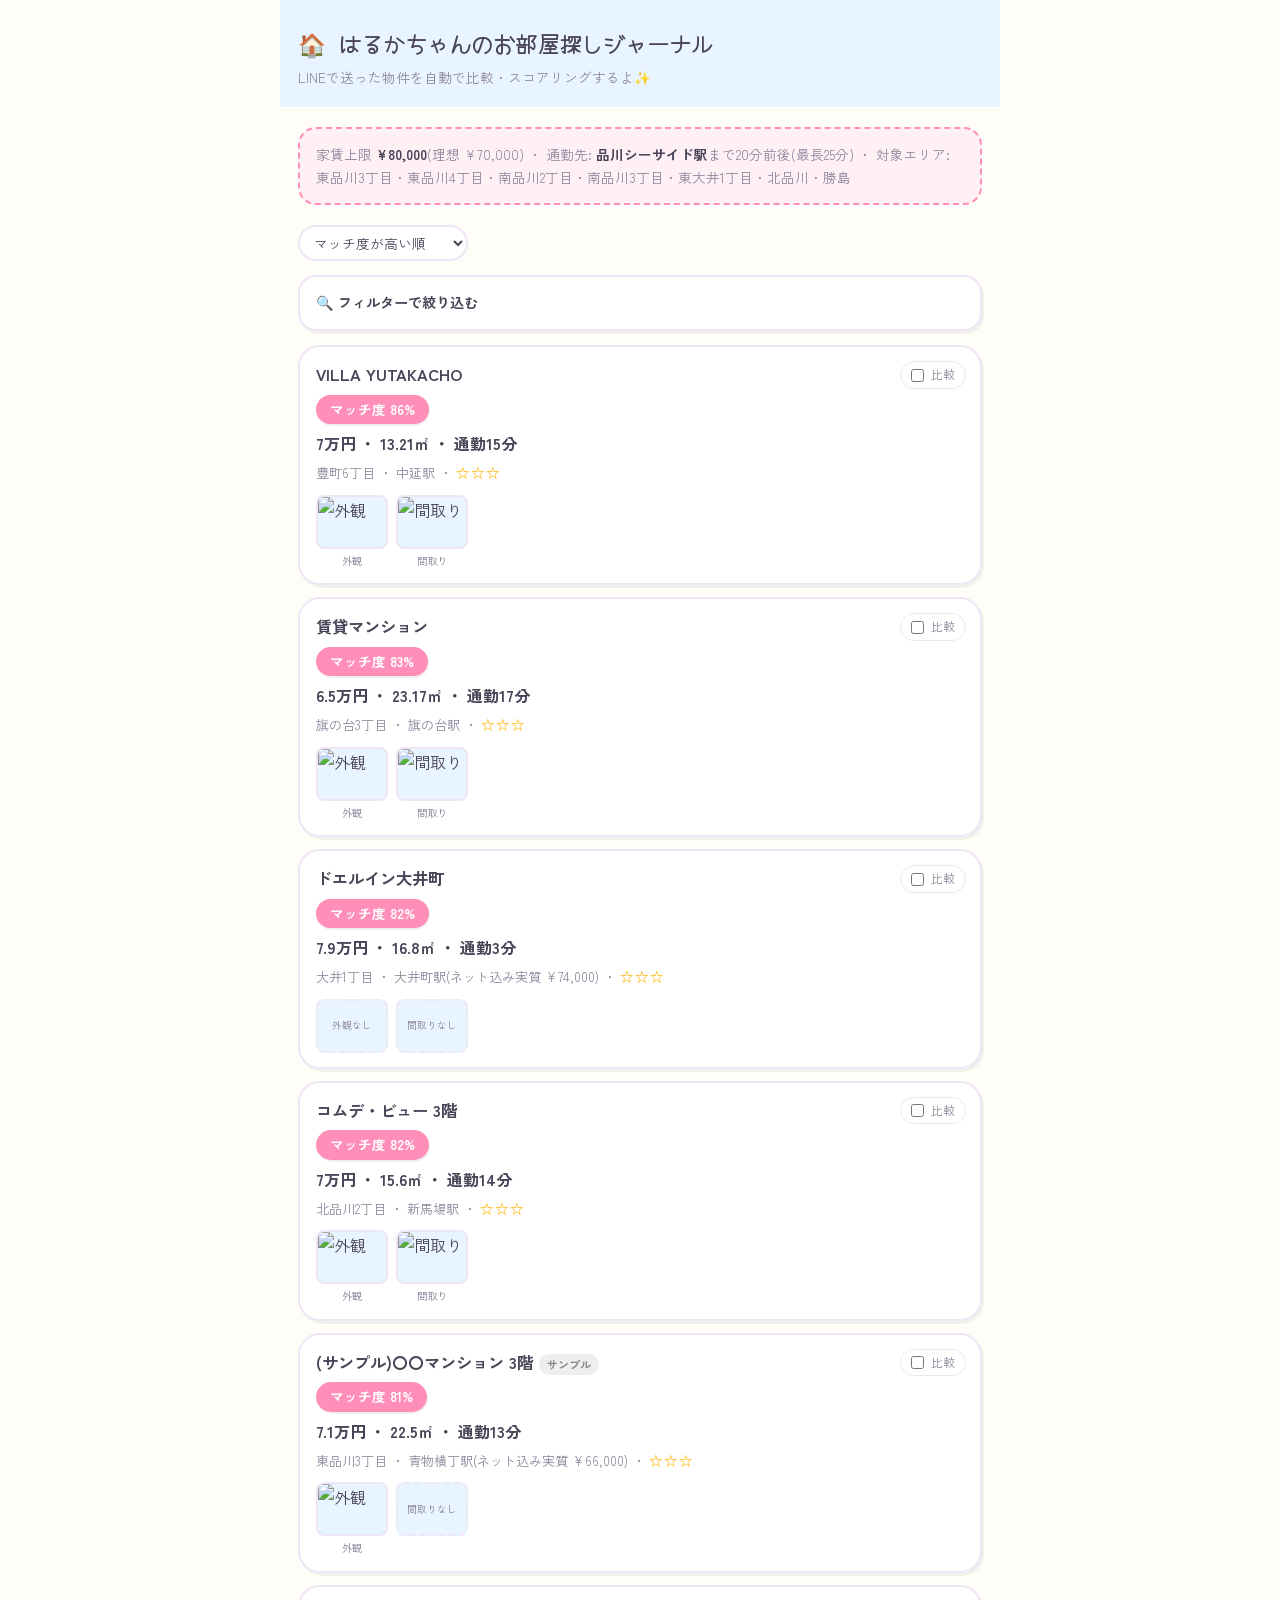
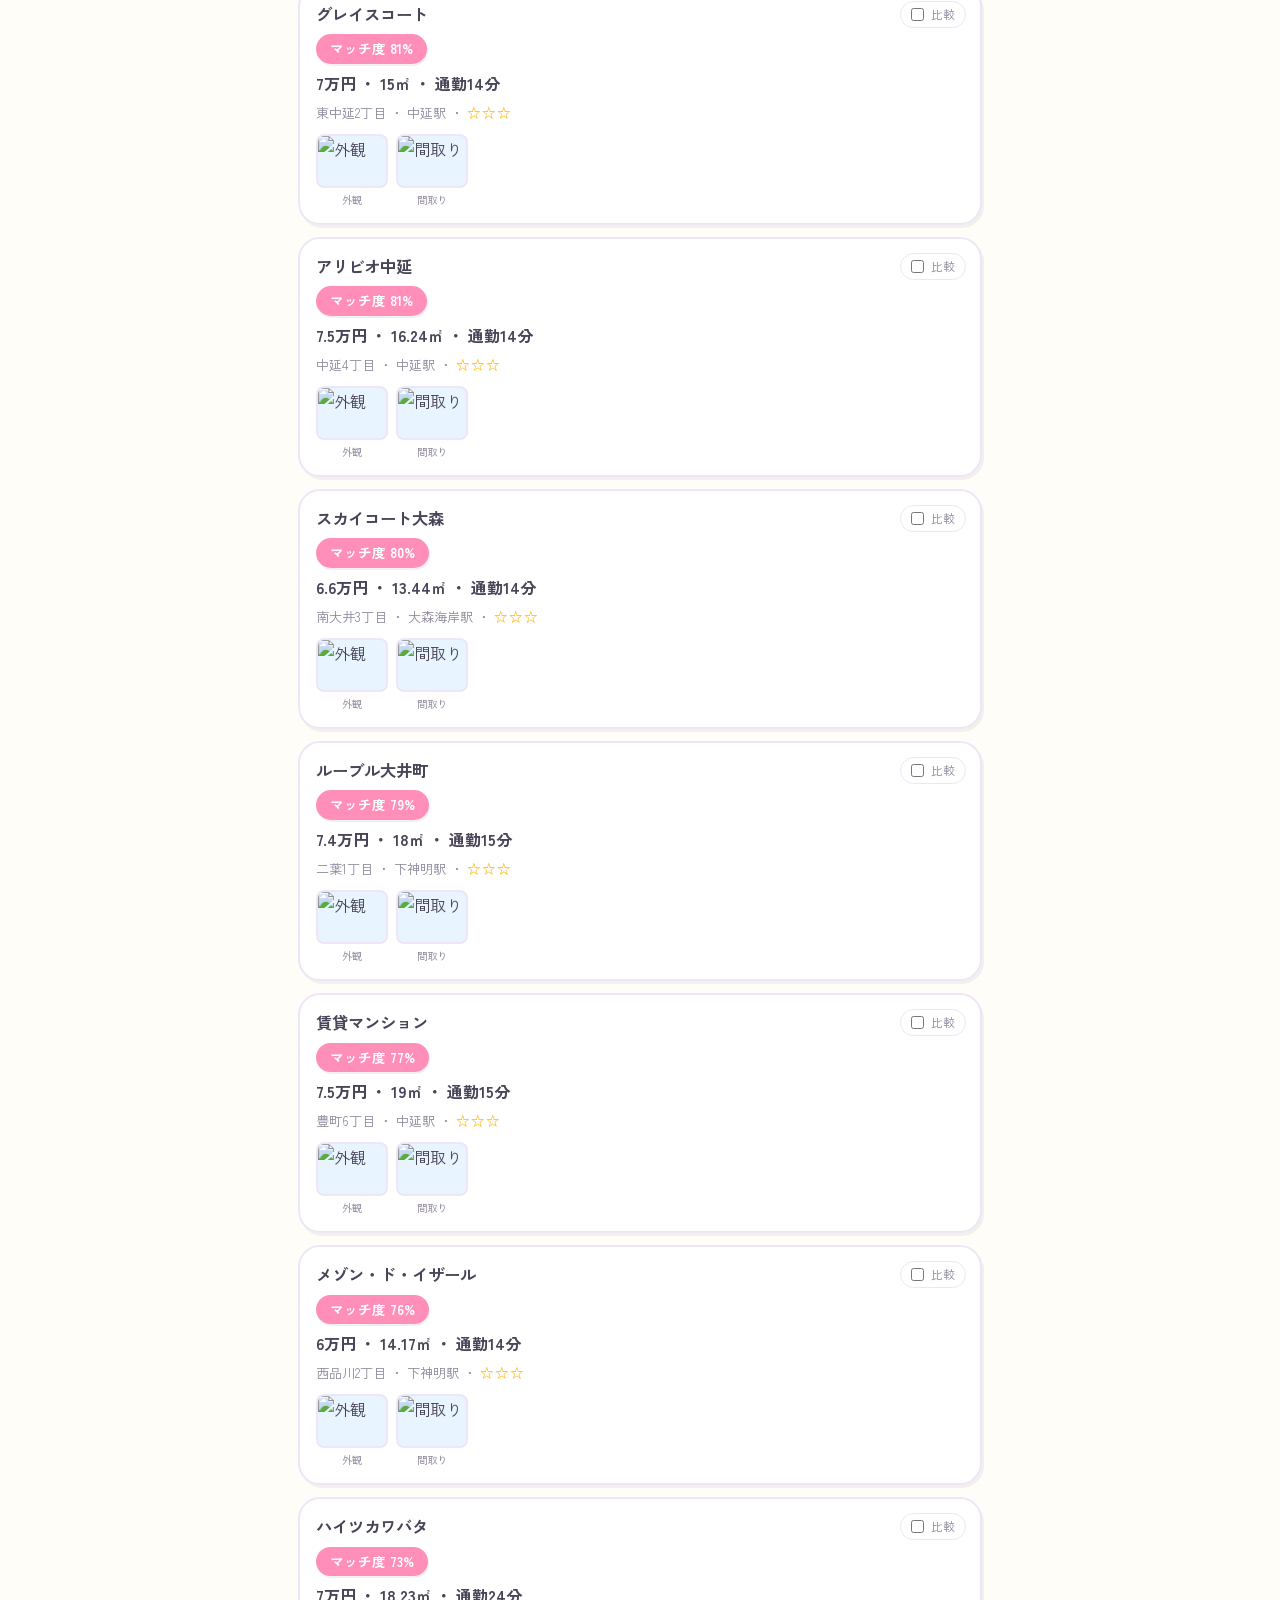
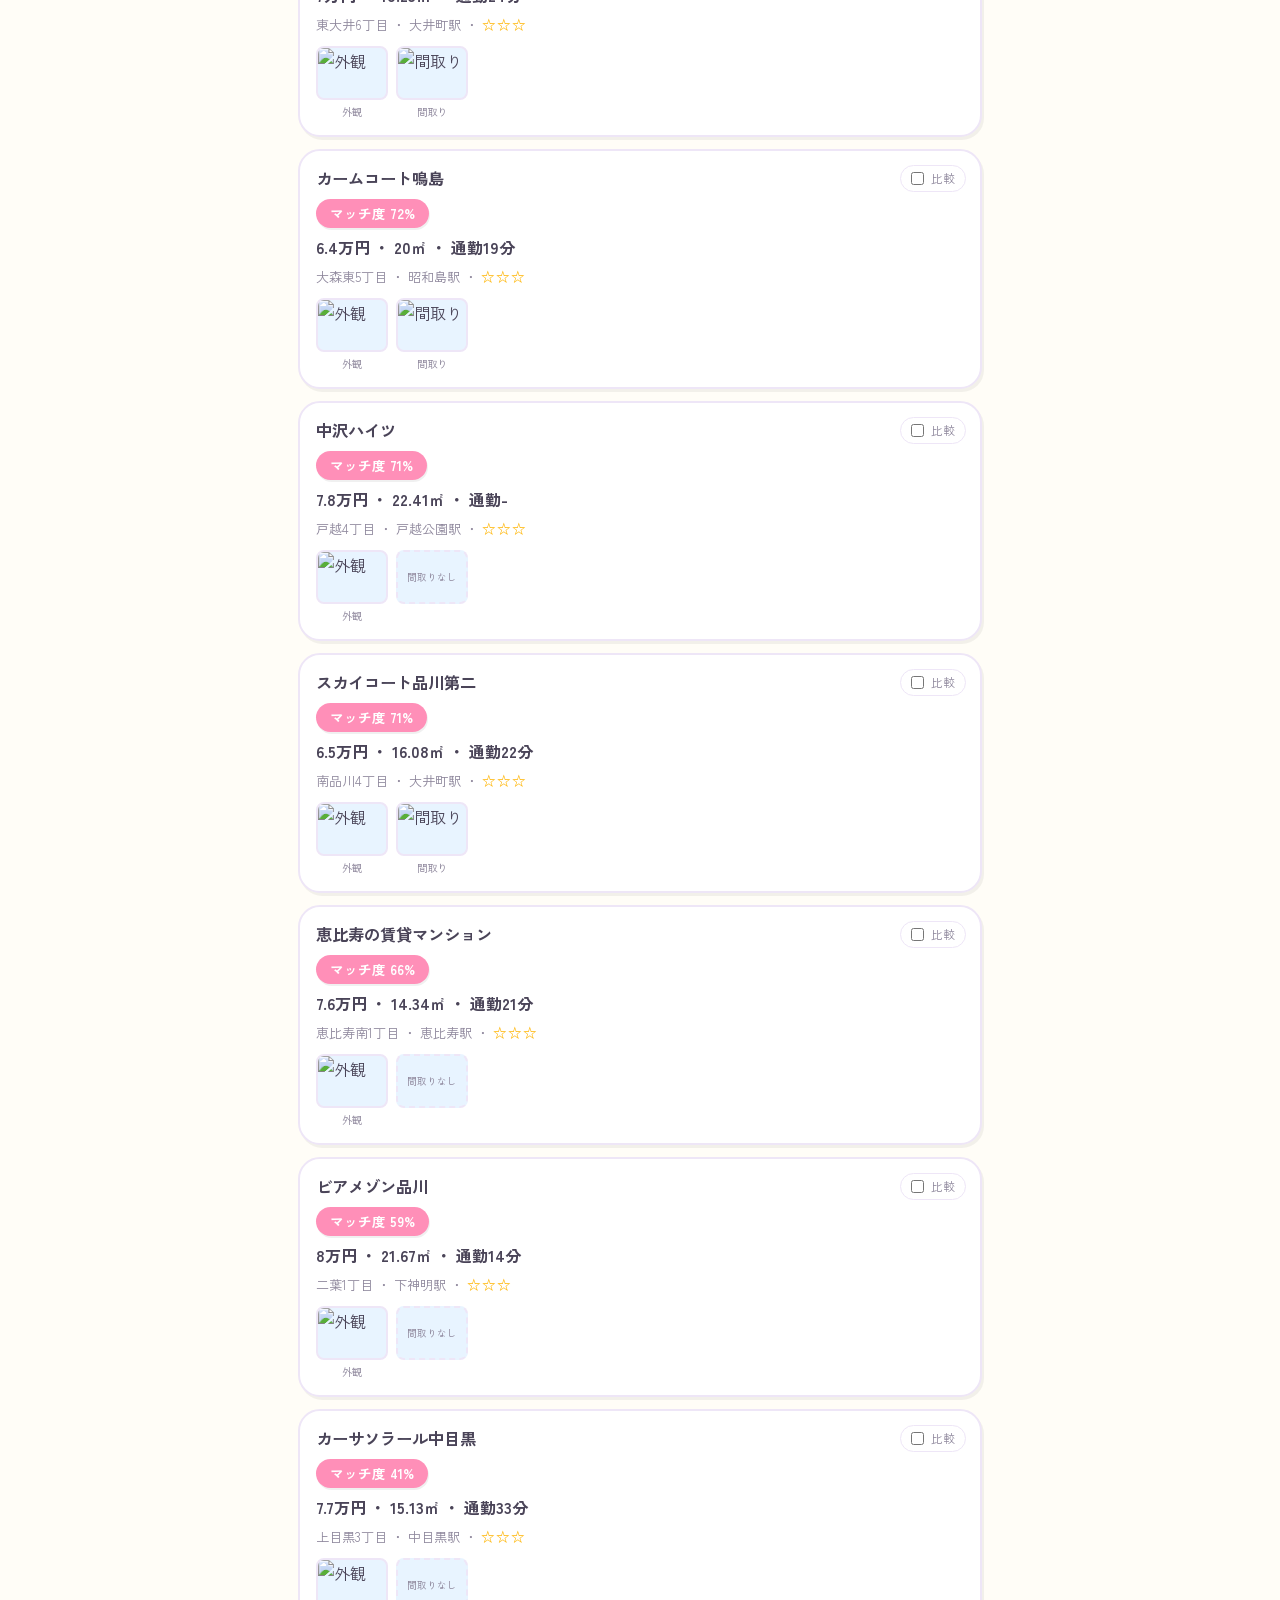
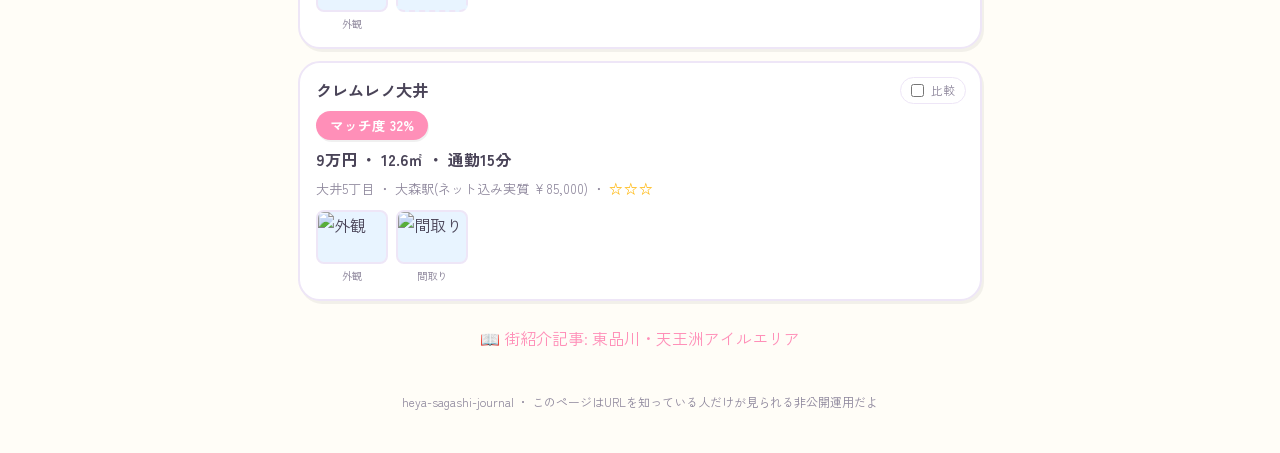
==== docs/index.html @ bc2ca561 "ステータス管理を「気になる度(星0〜3)」に完全に置き換え - 「内見予約」「契約済み」等の8択ステータスを廃止し、星0〜3個をタップして   付けるシンプルな「気になる度」に変更(デフォルトは星なし" ====
<!doctype html>
<html lang="ja" data-theme="light">
<head>
<meta charset="utf-8">
<meta name="viewport" content="width=device-width, initial-scale=1, viewport-fit=cover">
<meta name="robots" content="noindex, nofollow">
<title>はるかちゃんのお部屋探しジャーナル</title>
<link rel="stylesheet" href="https://fonts.googleapis.com/css2?family=Yomogi&amp;family=Zen+Kaku+Gothic+New:wght@400;500;700&amp;display=swap">
<link rel="stylesheet" href="style.css">
</head>
<body>
<div class="page">
  <header class="top">
    <h1>🏠 はるかちゃんのお部屋探しジャーナル</h1>
    <p class="sub">LINEで送った物件を自動で比較・スコアリングするよ✨</p>
  </header>

  <div class="criteria-box" id="criteria-box">条件を読み込み中…</div>

  <div class="list-controls">
    <select id="sort-select">
      <option value="scoreTotal:desc">マッチ度が高い順</option>
      <option value="interestStars:desc">気になる度が高い順</option>
      <option value="rentTotal:asc">家賃が安い順</option>
      <option value="commuteMinutes:asc">通勤が短い順</option>
      <option value="sizeSqm:desc">広い順</option>
    </select>
  </div>

  <details class="filter-panel">
    <summary>🔍 フィルターで絞り込む</summary>
    <div class="filter-body">
      <div class="filter-group">
        <span class="filter-group-label">駅までの徒歩</span>
        <select id="walk-select">
          <option value="">指定なし</option>
          <option value="5">5分以内</option>
          <option value="10">10分以内</option>
          <option value="15">15分以内</option>
          <option value="20">20分以内</option>
        </select>
      </div>
      <div class="filter-group">
        <span class="filter-group-label">通勤時間</span>
        <select id="commute-select">
          <option value="">指定なし</option>
          <option value="15">15分以内</option>
          <option value="20">20分以内</option>
          <option value="25">25分以内</option>
          <option value="30">30分以内</option>
        </select>
      </div>
      <div class="filter-group">
        <span class="filter-group-label">家賃(実質)</span>
        <select id="rent-select">
          <option value="">指定なし</option>
          <option value="70000">7万円以内</option>
          <option value="72000">7.2万円以内</option>
          <option value="75000">7.5万円以内</option>
          <option value="80000">8万円以内</option>
        </select>
      </div>
      <div class="filter-group">
        <span class="filter-group-label">お部屋の条件</span>
        <div class="room-filter-mode" id="room-filter-mode">
          <label><input type="radio" name="room-filter-mode" value="and" checked>すべて満たす(AND)</label>
          <label><input type="radio" name="room-filter-mode" value="or">いずれか満たす(OR)</label>
        </div>
        <div id="room-filter-checks" class="room-filter-checks"></div>
      </div>
      <button type="button" id="filter-reset-btn" class="filter-reset-btn">フィルターをリセット</button>
      <div class="filter-group preset-group">
        <span class="filter-group-label">保存した条件(<span id="preset-count">0</span>/10)</span>
        <div class="preset-save-row">
          <input type="text" id="preset-name-input" placeholder="条件の名前(例: 駅近・バストイレ別)" maxlength="20">
          <button type="button" id="preset-save-btn">💾 保存</button>
        </div>
        <div id="preset-list" class="preset-list"></div>
      </div>
    </div>
  </details>

  <div class="card-list" id="property-list"></div>

  <p style="text-align:center; margin-top:24px;">
    <a href="articles/higashi-shinagawa-tennouzu.html">📖 街紹介記事: 東品川・天王洲アイルエリア</a>
  </p>

  <footer class="site">heya-sagashi-journal ・ このページはURLを知っている人だけが見られる非公開運用だよ</footer>
</div>

<script src="app.js"></script>
<script>
(async function () {
  let criteria;
  try {
    criteria = await loadCriteria();
    document.getElementById("criteria-box").innerHTML =
      "家賃上限 <b>" + formatYen(criteria.rent.maxTotal) + "</b>(理想 " + formatYen(criteria.rent.idealTotal) + ") ・ " +
      "通勤先: <b>" + criteria.commute.destinationStationName + "</b>まで" + criteria.commute.idealMinutes + "分前後(最長" + criteria.commute.maxMinutes + "分) ・ " +
      "対象エリア: " + criteria.targetTowns.join("・");
  } catch (e) {
    document.getElementById("criteria-box").textContent = "条件の読み込みに失敗したよ";
    criteria = { roomConditions: [] };
  }

  const listEl = document.getElementById("property-list");
  const sortSelect = document.getElementById("sort-select");
  const walkSelect = document.getElementById("walk-select");
  const commuteSelect = document.getElementById("commute-select");
  const rentSelect = document.getElementById("rent-select");
  const roomChecksEl = document.getElementById("room-filter-checks");
  const modeEl = document.getElementById("room-filter-mode");
  const filterPanel = document.querySelector(".filter-panel");
  const resetBtn = document.getElementById("filter-reset-btn");
  const presetNameInput = document.getElementById("preset-name-input");
  const presetSaveBtn = document.getElementById("preset-save-btn");
  const presetListEl = document.getElementById("preset-list");
  const presetCountEl = document.getElementById("preset-count");

  const boolConditions = (criteria.roomConditions || []).filter((c) => c.type !== "scale");
  roomChecksEl.innerHTML = boolConditions.map((c) =>
    '<label><input type="checkbox" class="room-filter-checkbox" value="' + c.key + '">' + c.label + "のみ</label>"
  ).join("");

  // 前回開いたときのフィルター条件を復元(端末内のみ・localStorage)
  const saved = loadSavedListFilters();
  if (saved.sort) sortSelect.value = saved.sort;
  if (saved.maxWalkMinutes) walkSelect.value = String(saved.maxWalkMinutes);
  if (saved.maxCommuteMinutes) commuteSelect.value = String(saved.maxCommuteMinutes);
  if (saved.maxRent) rentSelect.value = String(saved.maxRent);
  if (saved.roomFilterMode === "or") {
    const orRadio = modeEl.querySelector('input[value="or"]');
    if (orRadio) orRadio.checked = true;
  }
  if (saved.roomFilters && saved.roomFilters.length) {
    document.querySelectorAll(".room-filter-checkbox").forEach((cb) => {
      cb.checked = saved.roomFilters.indexOf(cb.value) !== -1;
    });
  }
  if (filterPanel && (saved.maxWalkMinutes || saved.maxCommuteMinutes || saved.maxRent || (saved.roomFilters && saved.roomFilters.length))) {
    filterPanel.open = true;
  }

  function currentRoomFilterMode() {
    const checked = modeEl.querySelector('input[name="room-filter-mode"]:checked');
    return checked ? checked.value : "and";
  }

  function currentFilterState() {
    return {
      sort: sortSelect.value,
      maxWalkMinutes: walkSelect.value ? Number(walkSelect.value) : null,
      maxCommuteMinutes: commuteSelect.value ? Number(commuteSelect.value) : null,
      maxRent: rentSelect.value ? Number(rentSelect.value) : null,
      roomFilters: Array.from(document.querySelectorAll(".room-filter-checkbox:checked")).map((cb) => cb.value),
      roomFilterMode: currentRoomFilterMode()
    };
  }

  function refresh() {
    const state = currentFilterState();
    const [sortKey, sortDir] = state.sort.split(":");
    saveListFilters(state);
    renderPropertyList(listEl, null, {
      sortKey, sortDir,
      roomFilters: state.roomFilters, roomFilterMode: state.roomFilterMode,
      maxWalkMinutes: state.maxWalkMinutes, maxCommuteMinutes: state.maxCommuteMinutes, maxRent: state.maxRent
    });
  }

  function applyFilterState(state) {
    if (state.sort) sortSelect.value = state.sort;
    walkSelect.value = state.maxWalkMinutes ? String(state.maxWalkMinutes) : "";
    commuteSelect.value = state.maxCommuteMinutes ? String(state.maxCommuteMinutes) : "";
    rentSelect.value = state.maxRent ? String(state.maxRent) : "";
    document.querySelectorAll(".room-filter-checkbox").forEach((cb) => {
      cb.checked = (state.roomFilters || []).indexOf(cb.value) !== -1;
    });
    const modeRadio = modeEl.querySelector('input[value="' + (state.roomFilterMode === "or" ? "or" : "and") + '"]');
    if (modeRadio) modeRadio.checked = true;
    refresh();
  }

  function renderPresetList() {
    const presets = loadFilterPresets();
    presetCountEl.textContent = String(presets.length);
    presetSaveBtn.disabled = presets.length >= 10;
    if (presets.length === 0) {
      presetListEl.innerHTML = '<p class="empty-note preset-empty">まだ保存した条件はないよ</p>';
      return;
    }
    presetListEl.innerHTML = presets.map((p) =>
      '<span class="preset-chip">' +
        '<button type="button" class="preset-apply-btn" data-id="' + p.id + '">' + p.name + "</button>" +
        '<button type="button" class="preset-del-btn" data-id="' + p.id + '" aria-label="削除">×</button>' +
      "</span>"
    ).join("");
  }

  presetListEl.addEventListener("click", (ev) => {
    const applyBtn = ev.target.closest(".preset-apply-btn");
    const delBtn = ev.target.closest(".preset-del-btn");
    if (applyBtn) {
      const preset = loadFilterPresets().find((p) => p.id === applyBtn.dataset.id);
      if (preset) applyFilterState(preset);
    } else if (delBtn) {
      removeFilterPreset(delBtn.dataset.id);
      renderPresetList();
    }
  });

  presetSaveBtn.addEventListener("click", () => {
    const name = presetNameInput.value.trim() || "名前なしの条件";
    const result = addFilterPreset(name, currentFilterState());
    if (!result.ok && result.reason === "limit") {
      alert("保存できる条件は10個までだよ。使わなくなった条件を削除してから保存してね");
      return;
    }
    presetNameInput.value = "";
    renderPresetList();
  });

  sortSelect.addEventListener("change", refresh);
  walkSelect.addEventListener("change", refresh);
  commuteSelect.addEventListener("change", refresh);
  rentSelect.addEventListener("change", refresh);
  roomChecksEl.addEventListener("change", refresh);
  modeEl.addEventListener("change", refresh);
  resetBtn.addEventListener("click", () => {
    walkSelect.value = "";
    commuteSelect.value = "";
    rentSelect.value = "";
    document.querySelectorAll(".room-filter-checkbox").forEach((cb) => { cb.checked = false; });
    modeEl.querySelector('input[value="and"]').checked = true;
    refresh();
  });
  renderPresetList();
  refresh();
})();
</script>
</body>
</html>
---- docs/style.css ----
:root {
  --pink: #ff8fb8;
  --pink-light: #fff0f6;
  --pink-mid: #ffe1ee;
  --blue: #7fc8e8;
  --blue-light: #e8f4ff;
  --yellow: #fff1a8;
  --mint: #c8f0d8;
  --ink: #4a4458;
  --sub: #8e879c;
  --bg: #fffdf7;
  --card: #ffffff;
  --border: #eee6f7;
  --good: #ffffff;
  --good-bg: #2fa06a;
  --warn: #ffffff;
  --warn-bg: #d98a1f;
  --no-fg: #9992a8;
  --no-bg: #e8e3f0;
  --star: #ffb400;
  --shadow: 2px 3px 0 rgba(0, 0, 0, 0.05);
}

* { box-sizing: border-box; }

html { overflow-x: hidden; }

body {
  margin: 0;
  padding: 0 0 40px;
  padding-bottom: calc(40px + env(safe-area-inset-bottom, 0px));
  padding-top: env(safe-area-inset-top, 0px);
  background: var(--bg);
  color: var(--ink);
  font-family: "Zen Kaku Gothic New", -apple-system, "Hiragino Kaku Gothic ProN", "Yu Gothic", Meiryo, sans-serif;
  line-height: 1.7;
  overflow-wrap: anywhere;
  word-break: break-word;
  max-width: 100vw;
  overflow-x: hidden;
}

h1, h2, h3 {
  font-family: "Yomogi", "Zen Kaku Gothic New", cursive, sans-serif;
  margin: 0;
}

h1, h2, h3, p, div, span, a, li, td, th { overflow-wrap: anywhere; }

#content h1 { word-break: break-all; }
#content h1 .sample-tag { display: inline-block; margin-top: 6px; }
.title-stats { font-size: 1.15rem; font-weight: bold; color: var(--ink); margin-top: 4px; }

a { color: var(--pink); text-decoration: none; }
a:hover { text-decoration: underline; }

.page { max-width: 720px; margin: 0 auto; padding: 0 18px; }
.page.has-hero { padding-top: 0; }

header.top {
  margin: 0 -18px 20px;
  padding: 24px 18px 18px;
  padding-top: calc(24px + env(safe-area-inset-top, 0px));
  background: var(--blue-light);
}

header.top h1 { font-size: 1.4rem; margin: 0 0 4px; color: var(--ink); }
header.top p.sub { color: var(--sub); font-size: 0.85rem; margin: 0; font-family: "Zen Kaku Gothic New", sans-serif; }

.criteria-box {
  background: var(--pink-light);
  border: 2px dashed var(--pink);
  border-radius: 18px;
  padding: 14px 16px;
  margin-bottom: 20px;
  font-size: 0.85rem;
  color: var(--sub);
}
.criteria-box b { color: var(--ink); }

.list-controls {
  display: flex;
  flex-wrap: wrap;
  align-items: center;
  justify-content: space-between;
  gap: 10px;
  margin-bottom: 14px;
  font-size: 0.82rem;
  color: var(--sub);
}
.list-controls select {
  font-family: inherit;
  font-size: 0.85rem;
  padding: 5px 10px;
  border-radius: 999px;
  border: 2px solid var(--border);
  background: #fff;
  color: var(--ink);
}
.filter-panel {
  background: var(--card);
  border: 2px solid var(--border);
  border-radius: 18px;
  padding: 10px 16px;
  margin-bottom: 14px;
  box-shadow: var(--shadow);
}
.filter-panel summary {
  cursor: pointer;
  font-size: 0.88rem;
  font-weight: bold;
  color: var(--ink);
  padding: 4px 0;
  list-style: none;
}
.filter-panel summary::-webkit-details-marker { display: none; }
.filter-panel[open] summary { margin-bottom: 8px; }
.filter-body {
  display: flex;
  flex-direction: column;
  gap: 12px;
  padding-top: 4px;
  border-top: 2px dashed var(--border);
}
.filter-group { display: flex; flex-direction: column; gap: 6px; }
.filter-group-label { font-size: 0.78rem; color: var(--sub); font-weight: bold; }
.filter-group select {
  font-family: inherit;
  font-size: 0.85rem;
  padding: 5px 10px;
  border-radius: 999px;
  border: 2px solid var(--border);
  background: #fff;
  color: var(--ink);
  align-self: flex-start;
}
.room-filter-checks {
  display: grid;
  grid-template-columns: repeat(2, minmax(0, 1fr));
  gap: 6px 10px;
}
.room-filter-checks label {
  display: flex;
  align-items: center;
  gap: 5px;
  font-size: 0.82rem;
  color: var(--ink);
}
.room-filter-checks input[type="checkbox"] { accent-color: var(--pink); width: 15px; height: 15px; }

.room-filter-mode {
  display: flex;
  gap: 14px;
  margin-bottom: 2px;
}
.room-filter-mode label {
  display: flex;
  align-items: center;
  gap: 4px;
  font-size: 0.78rem;
  color: var(--sub);
}
.room-filter-mode input[type="radio"] { accent-color: var(--pink); width: 14px; height: 14px; }

.filter-reset-btn {
  align-self: flex-start;
  font-family: inherit;
  font-size: 0.78rem;
  padding: 5px 12px;
  border-radius: 999px;
  border: 2px solid var(--border);
  background: #fff;
  color: var(--sub);
  cursor: pointer;
}
.filter-reset-btn:hover { color: var(--pink); border-color: var(--pink); }

.preset-group {
  padding-top: 10px;
  border-top: 2px dashed var(--border);
}
.preset-save-row {
  display: flex;
  gap: 6px;
}
.preset-save-row input[type="text"] {
  flex: 1;
  min-width: 0;
  font-family: inherit;
  font-size: 0.82rem;
  padding: 6px 10px;
  border-radius: 999px;
  border: 2px solid var(--border);
  background: #fff;
  color: var(--ink);
}
.preset-save-row button {
  font-family: inherit;
  font-size: 0.8rem;
  padding: 6px 12px;
  border-radius: 999px;
  border: 2px solid var(--pink);
  background: var(--pink-light);
  color: var(--ink);
  white-space: nowrap;
  cursor: pointer;
}
.preset-save-row button:disabled {
  opacity: 0.5;
  cursor: not-allowed;
}
.preset-list {
  display: flex;
  flex-wrap: wrap;
  gap: 6px;
  margin-top: 8px;
}
.preset-empty { font-size: 0.78rem; color: var(--sub); margin: 8px 0 0; }
.preset-chip {
  display: inline-flex;
  align-items: center;
  border: 2px solid var(--border);
  border-radius: 999px;
  overflow: hidden;
  background: #fff;
}
.preset-apply-btn {
  font-family: inherit;
  font-size: 0.78rem;
  padding: 5px 10px;
  border: none;
  background: none;
  color: var(--ink);
  cursor: pointer;
}
.preset-apply-btn:hover { color: var(--pink); }
.preset-del-btn {
  font-family: inherit;
  font-size: 0.78rem;
  padding: 5px 9px;
  border: none;
  border-left: 2px solid var(--border);
  background: var(--no-bg);
  color: var(--no-fg);
  cursor: pointer;
}
.preset-del-btn:hover { color: #fff; background: var(--pink); }

.card-list { display: flex; flex-direction: column; gap: 12px; }

.property-card {
  display: block;
  background: var(--card);
  border: 2px solid var(--border);
  border-radius: 22px;
  padding: 14px 16px;
  box-shadow: var(--shadow);
  color: var(--ink);
}
.property-card:hover { text-decoration: none; border-color: var(--pink); }

.property-card .row-top { display: block; padding-right: 62px; }
.property-card .name { display: block; font-weight: bold; font-size: 1.02rem; word-break: break-all; font-family: "Zen Kaku Gothic New", sans-serif; }
.property-card .score-badge { display: inline-block; margin-top: 6px; }

.score-badge {
  display: inline-block;
  background: var(--pink);
  color: #fff;
  border-radius: 999px;
  padding: 3px 14px;
  font-size: 0.85rem;
  font-weight: bold;
  white-space: nowrap;
  box-shadow: 1px 2px 0 rgba(0,0,0,0.06);
}
.score-badge.sub { background: var(--pink-mid); color: var(--pink); }

.property-card .card-stats { font-size: 1rem; font-weight: bold; color: var(--ink); margin-top: 6px; }
.property-card .meta { color: var(--sub); font-size: 0.82rem; margin-top: 4px; }

.card-thumbs { display: flex; gap: 8px; margin-top: 10px; }
.card-thumb-box { display: flex; flex-direction: column; align-items: center; gap: 3px; width: 72px; }
.card-thumb-img {
  width: 72px;
  height: 54px;
  object-fit: cover;
  border-radius: 8px;
  border: 2px solid var(--border);
  background: var(--blue-light);
}
.card-thumb-label { font-size: 0.65rem; color: var(--sub); }
.card-thumb-box.placeholder {
  width: 72px;
  height: 54px;
  border-radius: 8px;
  border: 2px dashed var(--border);
  background: var(--blue-light);
  display: flex;
  align-items: center;
  justify-content: center;
}
.card-thumb-empty { font-size: 0.6rem; color: var(--sub); text-align: center; line-height: 1.3; }

.sample-tag {
  display: inline-block;
  background: #eee;
  color: #888;
  font-size: 0.7rem;
  padding: 1px 8px;
  border-radius: 999px;
  margin-left: 6px;
}

/* 一覧カードの「気になる度」表示(★☆) */
.star-tag { color: var(--star); font-size: 0.85rem; letter-spacing: 1px; }

/* 写真ギャラリー(メイン写真+下のサムネイルでタップ切り替え。元サイトのような一覧性) */
.gallery-main {
  display: block;
  width: calc(100% + 36px);
  margin: 0 -18px 8px;
  aspect-ratio: 16 / 9;
  background: var(--blue-light);
}
.gallery-main img { width: 100%; height: 100%; object-fit: contain; display: block; background: var(--blue-light); }
.gallery-thumbs {
  display: flex;
  overflow-x: auto;
  gap: 6px;
  -webkit-overflow-scrolling: touch;
  margin: 0 -18px 16px;
  padding: 0 18px;
}
.gallery-thumb {
  flex: none;
  width: 72px;
  height: 54px;
  object-fit: cover;
  border-radius: 8px;
  opacity: 0.6;
  border: 2px solid transparent;
}
.gallery-thumb.active { opacity: 1; border-color: var(--pink); }
.hero-photo-placeholder {
  width: calc(100% + 36px);
  margin: 0 -18px 16px;
  aspect-ratio: 21 / 9;
  display: flex;
  align-items: center;
  justify-content: center;
  background: repeating-linear-gradient(135deg, var(--blue-light), var(--blue-light) 12px, #dcedf9 12px, #dcedf9 24px);
  color: var(--sub);
  font-size: 0.8rem;
}

.charts-grid { display: flex; flex-wrap: wrap; gap: 20px; margin: 20px 0; justify-content: center; }

.chart-box {
  width: min(320px, 100%);
  background: var(--card);
  border: 2px solid var(--border);
  border-radius: 22px;
  padding: 14px;
  box-shadow: var(--shadow);
}
.chart-box h3 { text-align: center; font-size: 1rem; margin: 4px 0 8px; }

.summary-box {
  background: var(--pink-light);
  border: 2px dashed var(--pink);
  border-radius: 22px;
  padding: 18px 20px;
  margin: 16px 0;
}
.summary-box .match { font-size: 1.7rem; font-weight: bold; color: var(--pink); font-family: "Yomogi", cursive; }

.point-list { margin: 8px 0; padding-left: 0; list-style: none; font-size: 0.9rem; }
.point-list li { display: flex; gap: 8px; align-items: flex-start; margin: 0 0 8px; }
.point-marker {
  flex: none;
  width: 20px;
  height: 20px;
  border-radius: 50%;
  font-size: 0.72rem;
  display: flex;
  align-items: center;
  justify-content: center;
  box-shadow: 1px 1px 0 rgba(0,0,0,0.06);
}
.point-list.good .point-marker { background: var(--good-bg); color: var(--good); }
.point-list.concern .point-marker { background: var(--warn-bg); color: var(--warn); }

/* お部屋の中身:チェックリスト形式(レーダーチャートをやめてリストに) */
.checklist-box {
  background: var(--card);
  border: 2px solid var(--border);
  border-radius: 22px;
  padding: 16px 18px;
  box-shadow: var(--shadow);
  margin: 16px 0;
}
.checklist { list-style: none; margin: 8px 0 0; padding: 0; display: grid; grid-template-columns: repeat(2, minmax(0, 1fr)); gap: 8px 12px; }
.checklist li {
  display: flex;
  align-items: center;
  gap: 6px;
  font-size: 0.85rem;
  padding: 6px 4px;
  border-bottom: 1px dashed var(--border);
}
.checklist .mark {
  flex: none;
  width: 20px;
  height: 20px;
  border-radius: 6px;
  font-size: 0.72rem;
  display: flex;
  align-items: center;
  justify-content: center;
}
.checklist li.yes .mark { background: var(--good-bg); color: var(--good); font-weight: bold; }
.checklist li.no .mark { background: var(--no-bg); color: var(--no-fg); }
.checklist li.warn .mark { background: var(--warn-bg); color: var(--warn); font-weight: bold; }
.checklist li.mid .mark { background: var(--no-bg); color: var(--sub); font-weight: bold; }
.checklist li.important .mark { background: var(--star); color: #fff; font-weight: bold; }
.checklist .label { flex: 1; }
.checklist .star { color: var(--star); font-size: 0.8rem; margin-left: 2px; }
.checklist .size-value { font-size: 0.78rem; color: var(--sub); }

/* 街・治安ガイド(周辺の上に置く解説文) */
.area-guide {
  background: var(--mint);
  border-radius: 22px;
  padding: 16px 18px;
  margin: 16px 0;
  font-size: 0.88rem;
}
.area-guide h3 { font-size: 1rem; margin-bottom: 8px; }

/* 最寄り駅・路線リスト */
.station-list { list-style: none; margin: 8px 0 0; padding: 0; font-size: 0.88rem; }
.station-list li { padding: 8px 0; border-bottom: 1px dashed var(--border); }
.station-head { display: flex; flex-wrap: wrap; align-items: baseline; gap: 6px; }
.station-line { font-weight: bold; }
.station-walk { color: var(--sub); font-size: 0.82rem; margin-left: auto; }
.station-note { margin: 4px 0 0; font-size: 0.8rem; color: var(--sub); }

/* 周辺施設リスト(施設名+分数) */
.facility-list { list-style: none; margin: 8px 0 0; padding: 0; font-size: 0.88rem; }
.facility-list li { display: flex; justify-content: space-between; padding: 6px 0; border-bottom: 1px dashed var(--border); }
.facility-list li .fname { flex: 1; }
.facility-list li .fmin { color: var(--sub); white-space: nowrap; margin-left: 8px; }

.detail-table { width: 100%; border-collapse: collapse; font-size: 0.86rem; margin: 12px 0; }
.detail-table th, .detail-table td { border: 1px solid var(--border); padding: 9px 11px; text-align: left; }
.detail-table th { background: var(--blue-light); width: 40%; font-weight: bold; }
.detail-table .detail-sub { display: block; font-size: 0.82rem; color: var(--sub); margin-top: 2px; }

.star-picker { display: inline-flex; gap: 2px; }
.star-btn {
  font-size: 1.3rem;
  line-height: 1;
  padding: 2px;
  border: none;
  background: none;
  color: var(--star);
  cursor: pointer;
}
.status-save-note { font-size: 0.75rem; color: var(--sub); margin-left: 8px; }

/* 物件一覧の「比較する」チェックボックス・フローティングバー */
.property-card { position: relative; }
.compare-check {
  position: absolute;
  top: 14px;
  right: 14px;
  display: flex;
  align-items: center;
  gap: 4px;
  font-size: 0.72rem;
  color: var(--sub);
  background: #fff;
  border: 1px solid var(--border);
  border-radius: 999px;
  padding: 3px 10px 3px 6px;
}
.compare-bar {
  position: fixed;
  left: 0; right: 0; bottom: 0;
  background: var(--ink);
  color: #fff;
  padding: 12px 18px;
  padding-bottom: calc(12px + env(safe-area-inset-bottom, 0px));
  display: flex;
  align-items: center;
  justify-content: space-between;
  gap: 12px;
  font-size: 0.88rem;
  z-index: 10;
}
.compare-bar a {
  background: var(--pink);
  color: #fff;
  padding: 8px 16px;
  border-radius: 999px;
  font-weight: bold;
  white-space: nowrap;
}

/* 比較ページ */
.compare-table-wrap { overflow-x: auto; margin: 16px 0; }
.compare-table { border-collapse: collapse; font-size: 0.82rem; width: 100%; }
.compare-table th, .compare-table td { border: 1px solid var(--border); padding: 8px 10px; text-align: center; white-space: nowrap; }
.compare-table th.row-label { text-align: left; background: var(--blue-light); position: sticky; left: 0; }
.compare-table td.yes { background: var(--good-bg); color: var(--good); font-weight: bold; }
.compare-table td.no { background: var(--no-bg); color: var(--no-fg); }
.compare-table td.best { outline: 2px solid var(--star); outline-offset: -2px; }
.compare-table td.wrap-cell { white-space: normal; text-align: left; font-size: 0.78rem; max-width: 200px; }
.compare-thumb { width: 96px; height: 64px; object-fit: cover; border-radius: 8px; display: block; margin: 0 auto; }

.back-link { display: inline-block; margin: 16px 0 4px; }

.article-body { font-size: 0.95rem; }
.article-body h2 { border-left: 5px solid var(--pink); padding-left: 10px; margin-top: 28px; font-family: "Yomogi", cursive; }

.empty-note { text-align: center; color: var(--sub); padding: 30px 10px; font-size: 0.9rem; }

footer.site { text-align: center; color: var(--sub); font-size: 0.75rem; margin-top: 40px; }
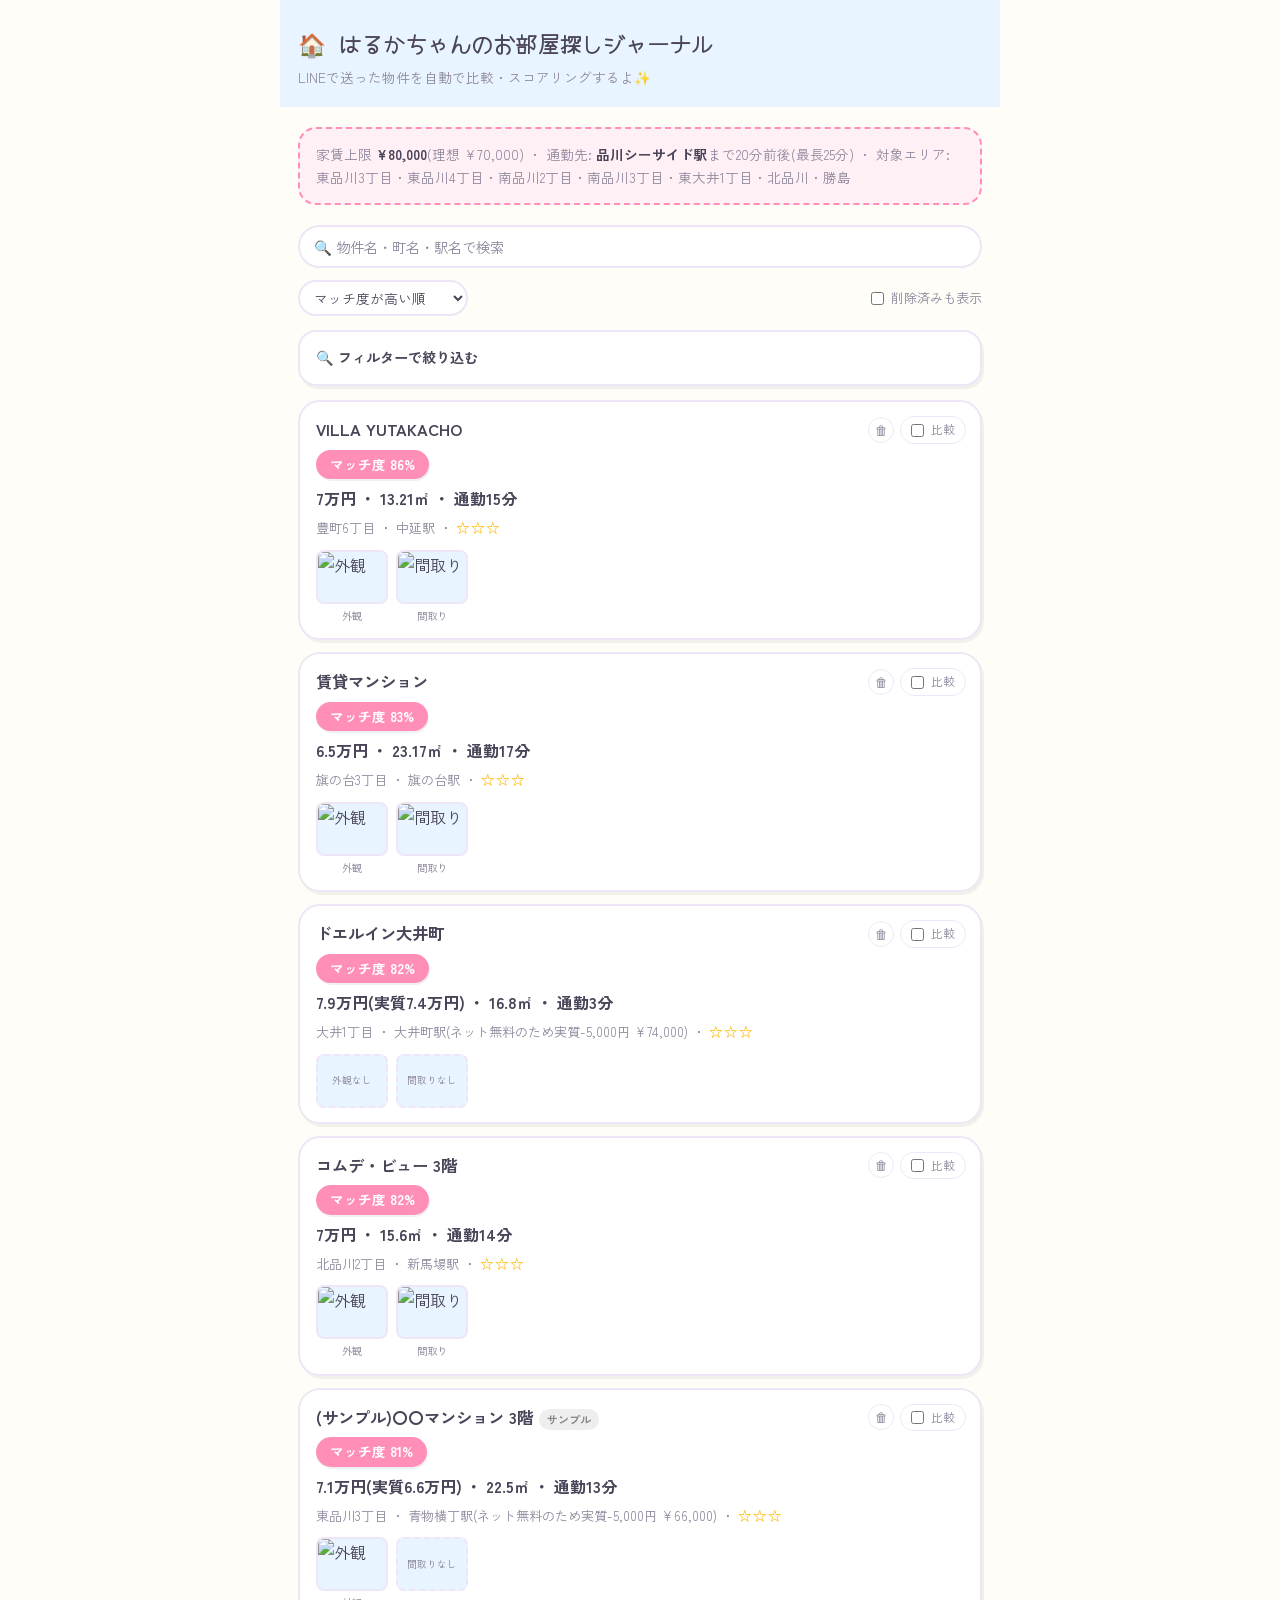
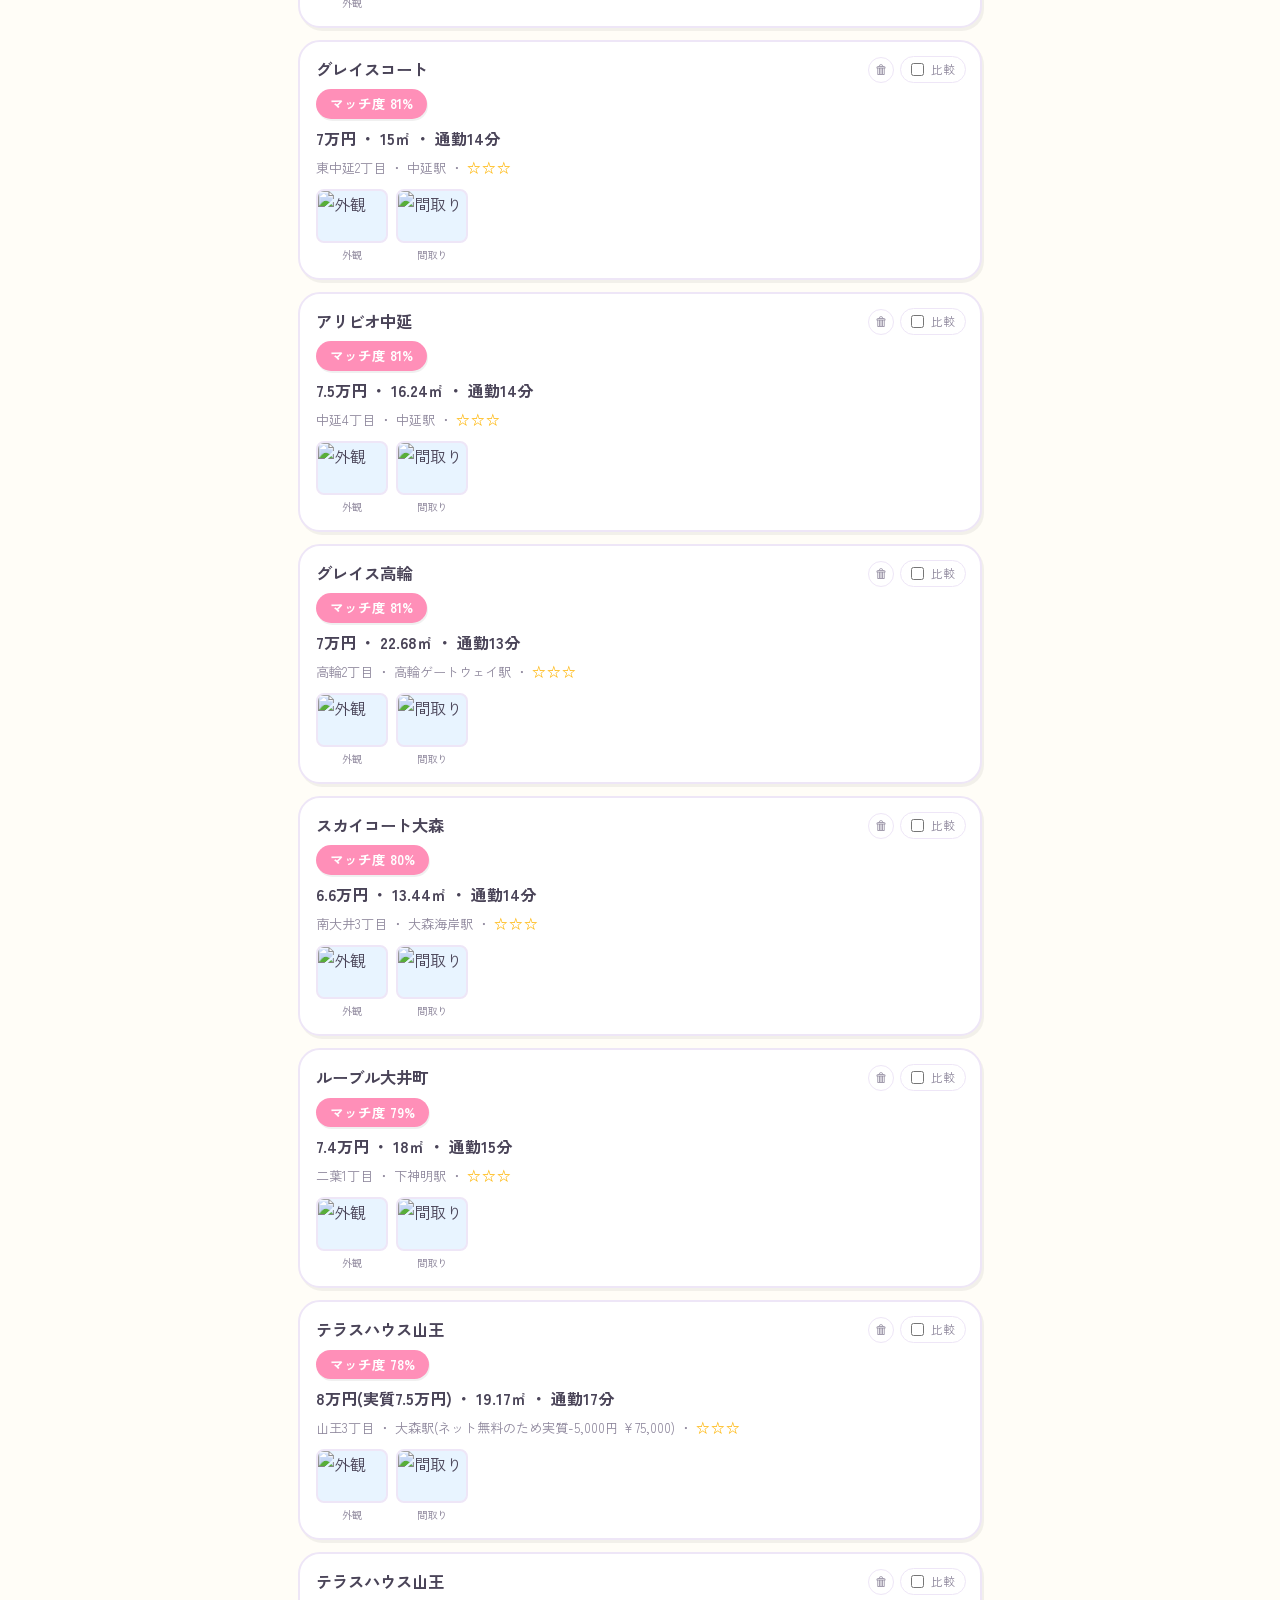
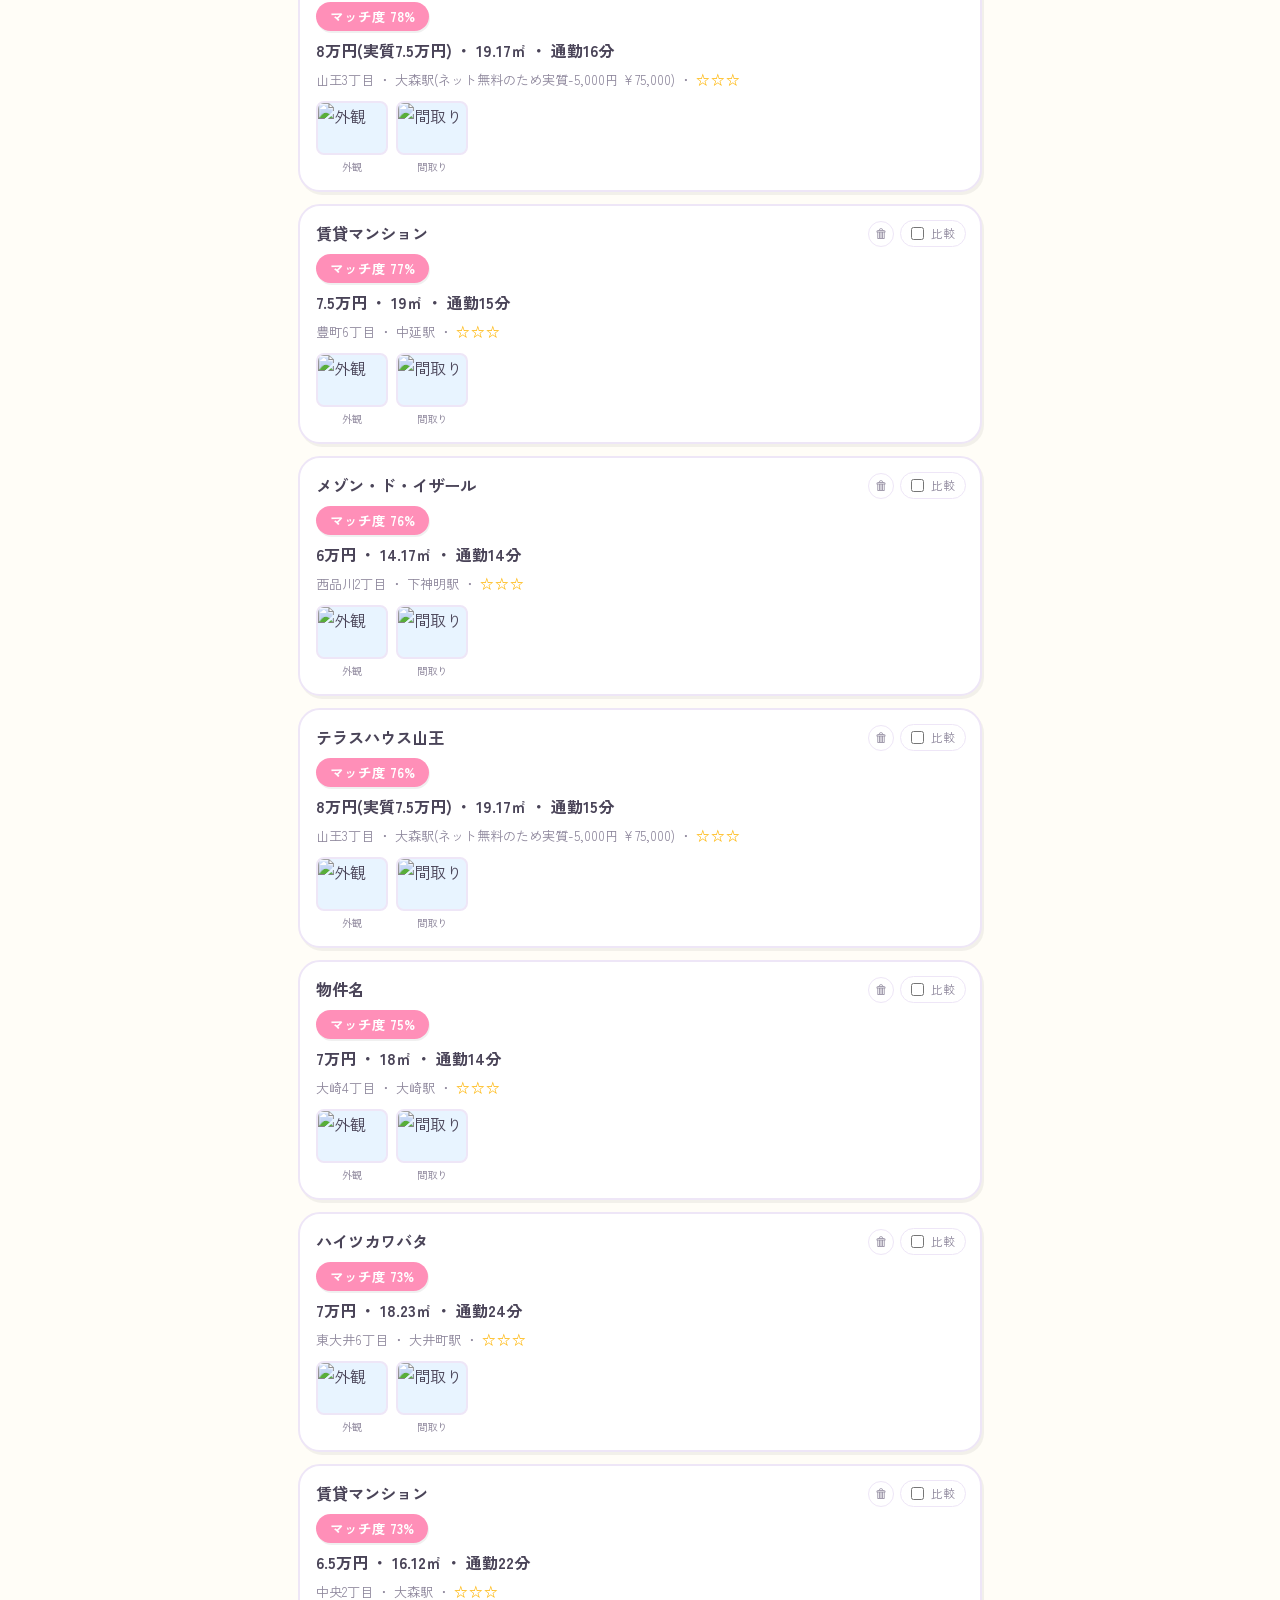
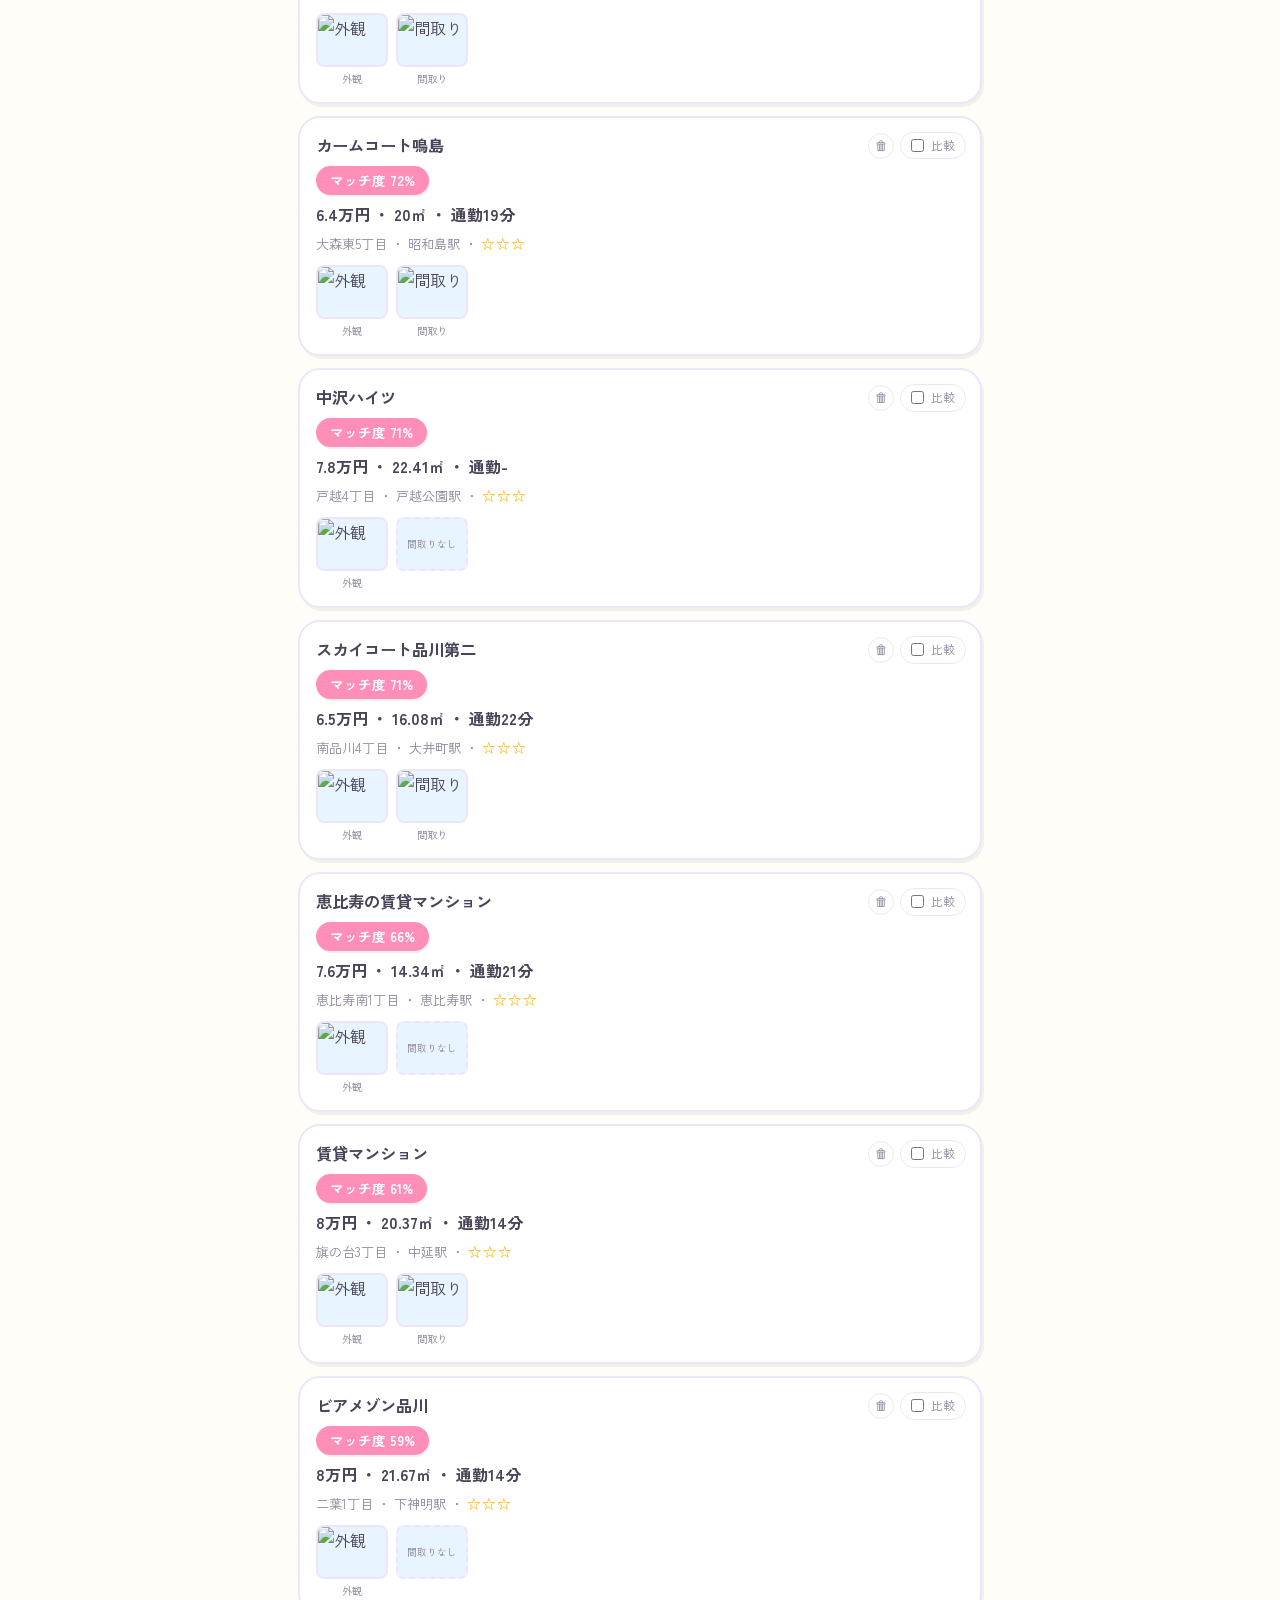
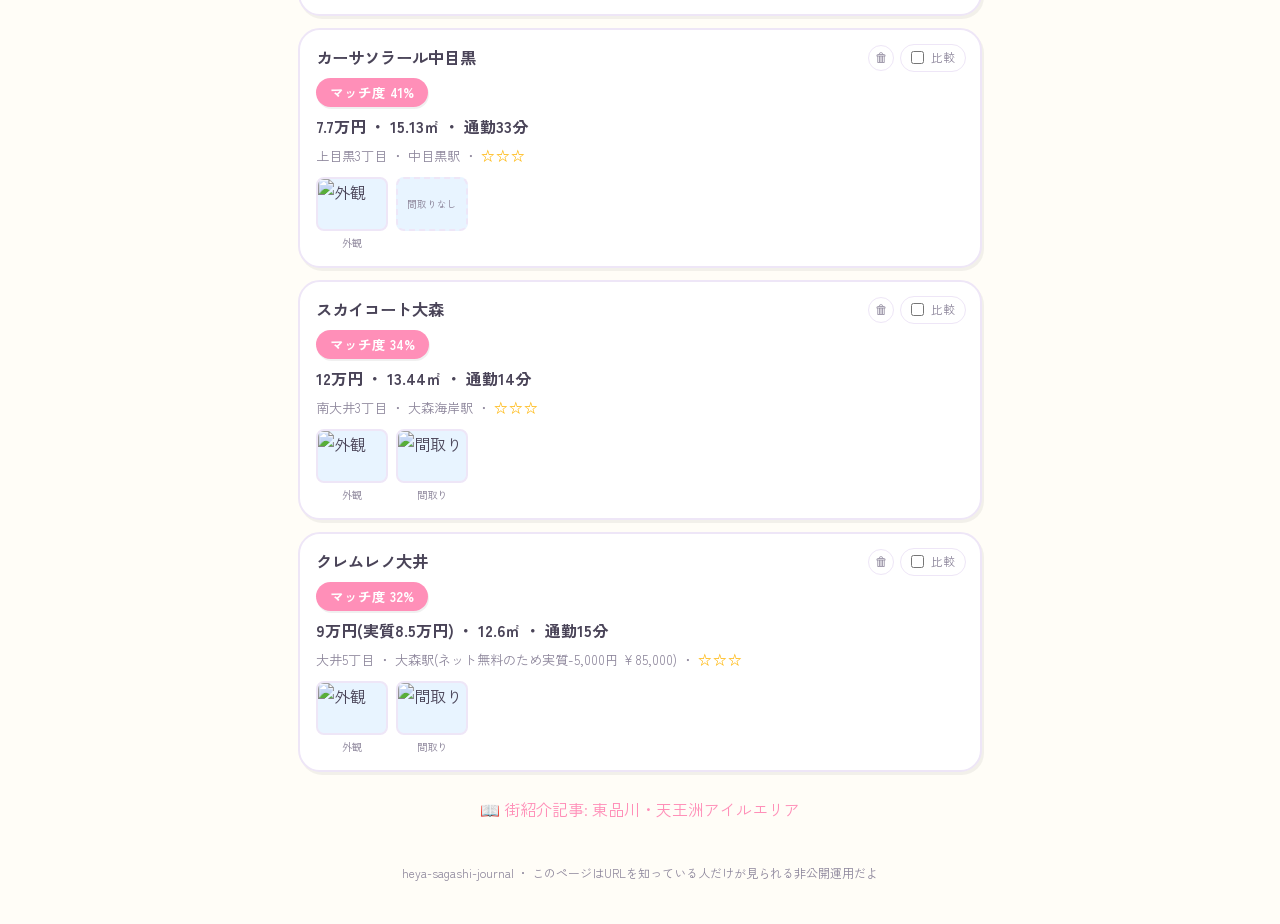
==== commit 788a972e: "フリーワード検索と物件の削除(アーカイブ)機能を追加 - 一覧ページに検索ボックスを新設(物件名・町名・最寄り駅名で部分一致) - 一覧カード・物件詳細ページに🗑/♻️ボタンを追加。押すとarchiv" ====
--- a/docs/index.html
+++ b/docs/index.html
@@ -17,6 +17,8 @@
 
   <div class="criteria-box" id="criteria-box">条件を読み込み中…</div>
 
+  <input type="search" id="keyword-input" class="keyword-input" placeholder="🔍 物件名・町名・駅名で検索">
+
   <div class="list-controls">
     <select id="sort-select">
       <option value="scoreTotal:desc">マッチ度が高い順</option>
@@ -25,6 +27,9 @@
       <option value="commuteMinutes:asc">通勤が短い順</option>
       <option value="sizeSqm:desc">広い順</option>
     </select>
+    <label class="show-archived-toggle">
+      <input type="checkbox" id="show-archived-checkbox">削除済みも表示
+    </label>
   </div>
 
   <details class="filter-panel">
@@ -105,7 +110,9 @@
   }
 
   const listEl = document.getElementById("property-list");
+  const keywordInput = document.getElementById("keyword-input");
   const sortSelect = document.getElementById("sort-select");
+  const showArchivedCheckbox = document.getElementById("show-archived-checkbox");
   const walkSelect = document.getElementById("walk-select");
   const commuteSelect = document.getElementById("commute-select");
   const rentSelect = document.getElementById("rent-select");
@@ -126,6 +133,7 @@
   // 前回開いたときのフィルター条件を復元(端末内のみ・localStorage)
   const saved = loadSavedListFilters();
   if (saved.sort) sortSelect.value = saved.sort;
+  if (saved.keyword) keywordInput.value = saved.keyword;
   if (saved.maxWalkMinutes) walkSelect.value = String(saved.maxWalkMinutes);
   if (saved.maxCommuteMinutes) commuteSelect.value = String(saved.maxCommuteMinutes);
   if (saved.maxRent) rentSelect.value = String(saved.maxRent);
@@ -150,6 +158,7 @@
   function currentFilterState() {
     return {
       sort: sortSelect.value,
+      keyword: keywordInput.value.trim(),
       maxWalkMinutes: walkSelect.value ? Number(walkSelect.value) : null,
       maxCommuteMinutes: commuteSelect.value ? Number(commuteSelect.value) : null,
       maxRent: rentSelect.value ? Number(rentSelect.value) : null,
@@ -163,7 +172,7 @@
     const [sortKey, sortDir] = state.sort.split(":");
     saveListFilters(state);
     renderPropertyList(listEl, null, {
-      sortKey, sortDir,
+      sortKey, sortDir, keyword: state.keyword, includeArchived: showArchivedCheckbox.checked,
       roomFilters: state.roomFilters, roomFilterMode: state.roomFilterMode,
       maxWalkMinutes: state.maxWalkMinutes, maxCommuteMinutes: state.maxCommuteMinutes, maxRent: state.maxRent
     });
@@ -171,6 +180,7 @@
 
   function applyFilterState(state) {
     if (state.sort) sortSelect.value = state.sort;
+    keywordInput.value = state.keyword || "";
     walkSelect.value = state.maxWalkMinutes ? String(state.maxWalkMinutes) : "";
     commuteSelect.value = state.maxCommuteMinutes ? String(state.maxCommuteMinutes) : "";
     rentSelect.value = state.maxRent ? String(state.maxRent) : "";
@@ -222,12 +232,15 @@
   });
 
   sortSelect.addEventListener("change", refresh);
+  keywordInput.addEventListener("input", refresh);
+  showArchivedCheckbox.addEventListener("change", refresh);
   walkSelect.addEventListener("change", refresh);
   commuteSelect.addEventListener("change", refresh);
   rentSelect.addEventListener("change", refresh);
   roomChecksEl.addEventListener("change", refresh);
   modeEl.addEventListener("change", refresh);
   resetBtn.addEventListener("click", () => {
+    keywordInput.value = "";
     walkSelect.value = "";
     commuteSelect.value = "";
     rentSelect.value = "";
--- a/docs/style.css
+++ b/docs/style.css
@@ -78,6 +78,24 @@
 }
 .criteria-box b { color: var(--ink); }
 
+.keyword-input {
+  display: block;
+  width: 100%;
+  font-family: inherit;
+  font-size: 0.9rem;
+  padding: 9px 14px;
+  border-radius: 999px;
+  border: 2px solid var(--border);
+  background: #fff;
+  color: var(--ink);
+  margin-bottom: 12px;
+  box-sizing: border-box;
+}
+.keyword-input::placeholder { color: var(--sub); }
+.keyword-input:focus { outline: none; border-color: var(--pink); }
+
+.show-archived-toggle { display: flex; align-items: center; gap: 4px; }
+
 .list-controls {
   display: flex;
   flex-wrap: wrap;
@@ -468,15 +486,31 @@
   cursor: pointer;
 }
 .status-save-note { font-size: 0.75rem; color: var(--sub); margin-left: 8px; }
-
-/* 物件一覧の「比較する」チェックボックス・フローティングバー */
+.archive-toggle-btn {
+  font-family: inherit;
+  font-size: 0.85rem;
+  padding: 6px 14px;
+  border-radius: 999px;
+  border: 2px solid var(--border);
+  background: #fff;
+  color: var(--ink);
+  cursor: pointer;
+}
+.archive-toggle-btn:hover { color: var(--pink); border-color: var(--pink); }
+
+/* 物件一覧の「比較する」チェックボックス・削除ボタン・フローティングバー */
 .property-card { position: relative; }
-.compare-check {
+.card-top-actions {
   position: absolute;
   top: 14px;
   right: 14px;
   display: flex;
   align-items: center;
+  gap: 6px;
+}
+.compare-check {
+  display: flex;
+  align-items: center;
   gap: 4px;
   font-size: 0.72rem;
   color: var(--sub);
@@ -484,6 +518,29 @@
   border: 1px solid var(--border);
   border-radius: 999px;
   padding: 3px 10px 3px 6px;
+}
+.card-archive-btn {
+  width: 26px;
+  height: 26px;
+  border: 1px solid var(--border);
+  border-radius: 999px;
+  background: #fff;
+  color: var(--sub);
+  font-size: 0.8rem;
+  display: flex;
+  align-items: center;
+  justify-content: center;
+  cursor: pointer;
+  padding: 0;
+}
+.card-archive-btn:hover { color: var(--pink); border-color: var(--pink); }
+.property-card.is-archived { opacity: 0.55; }
+.property-card.is-archived .name::after {
+  content: "(削除済み)";
+  margin-left: 6px;
+  font-size: 0.75rem;
+  color: var(--sub);
+  font-weight: normal;
 }
 .compare-bar {
   position: fixed;
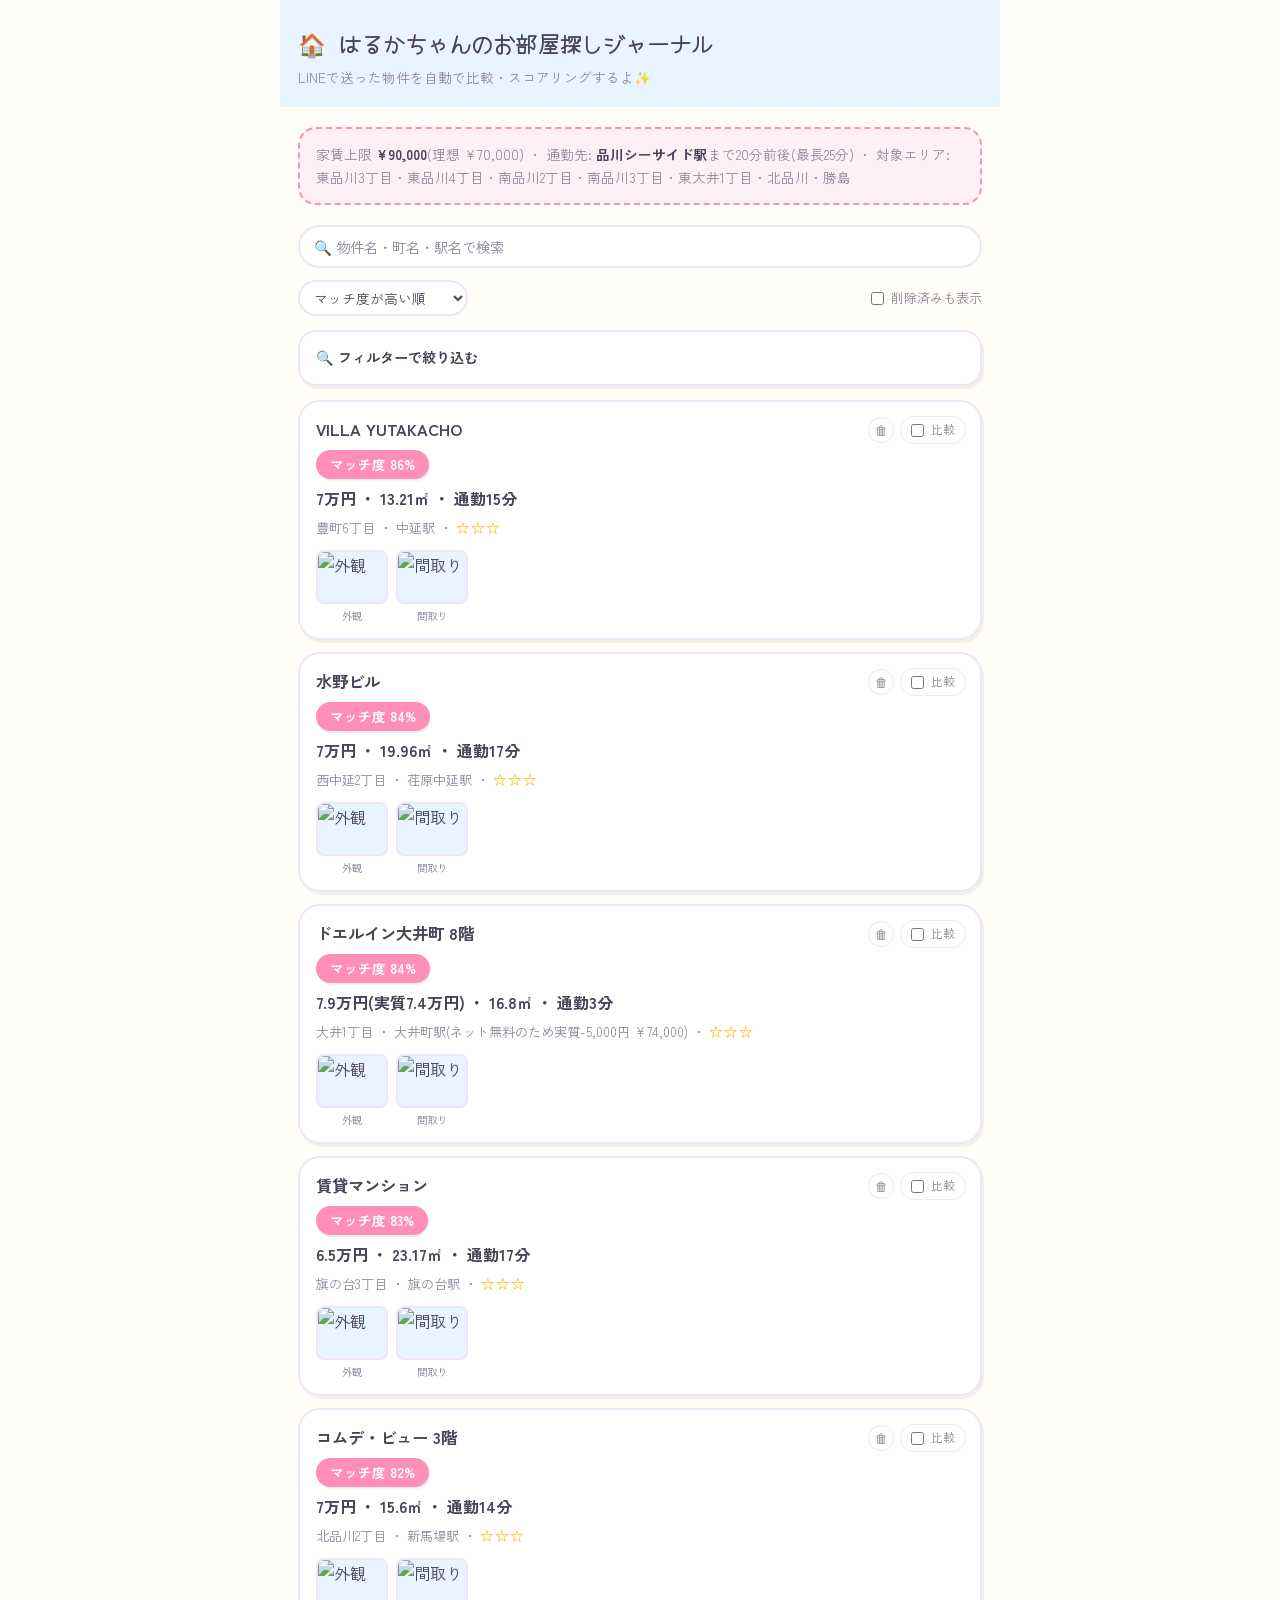
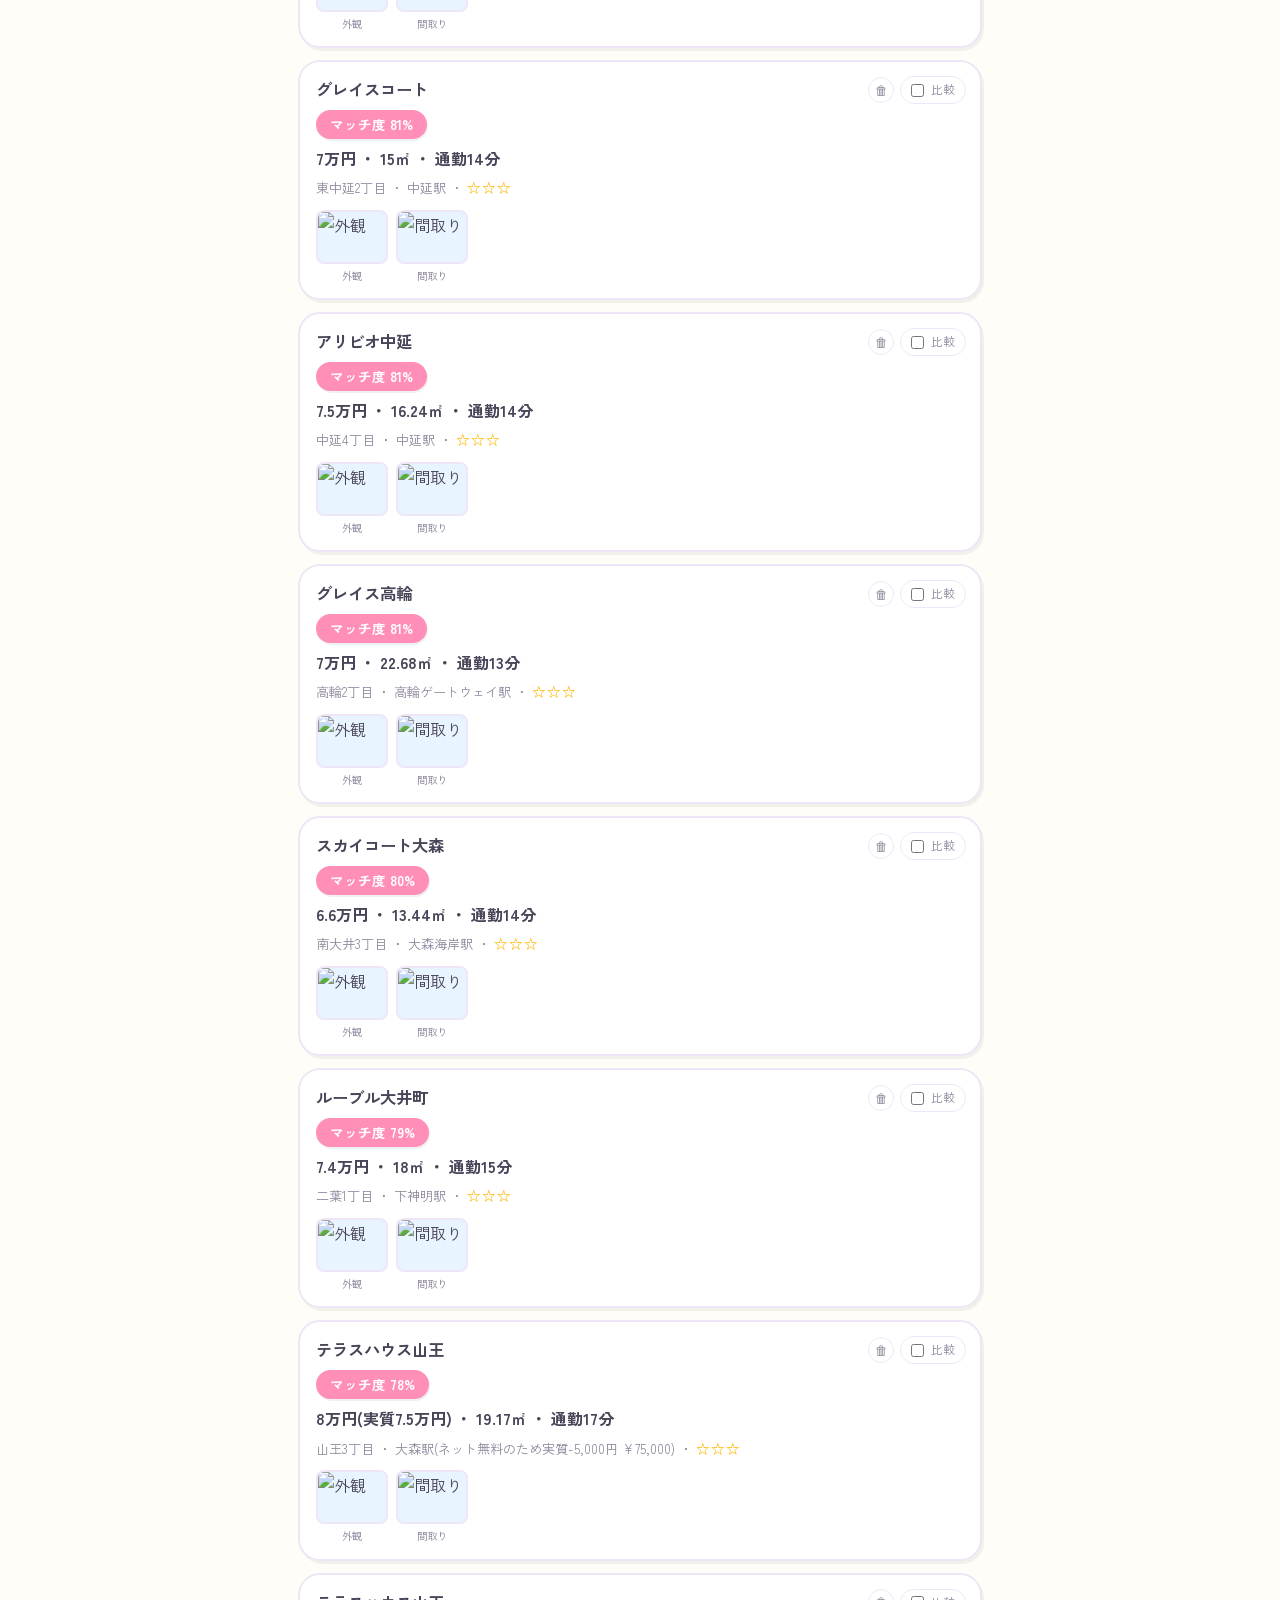
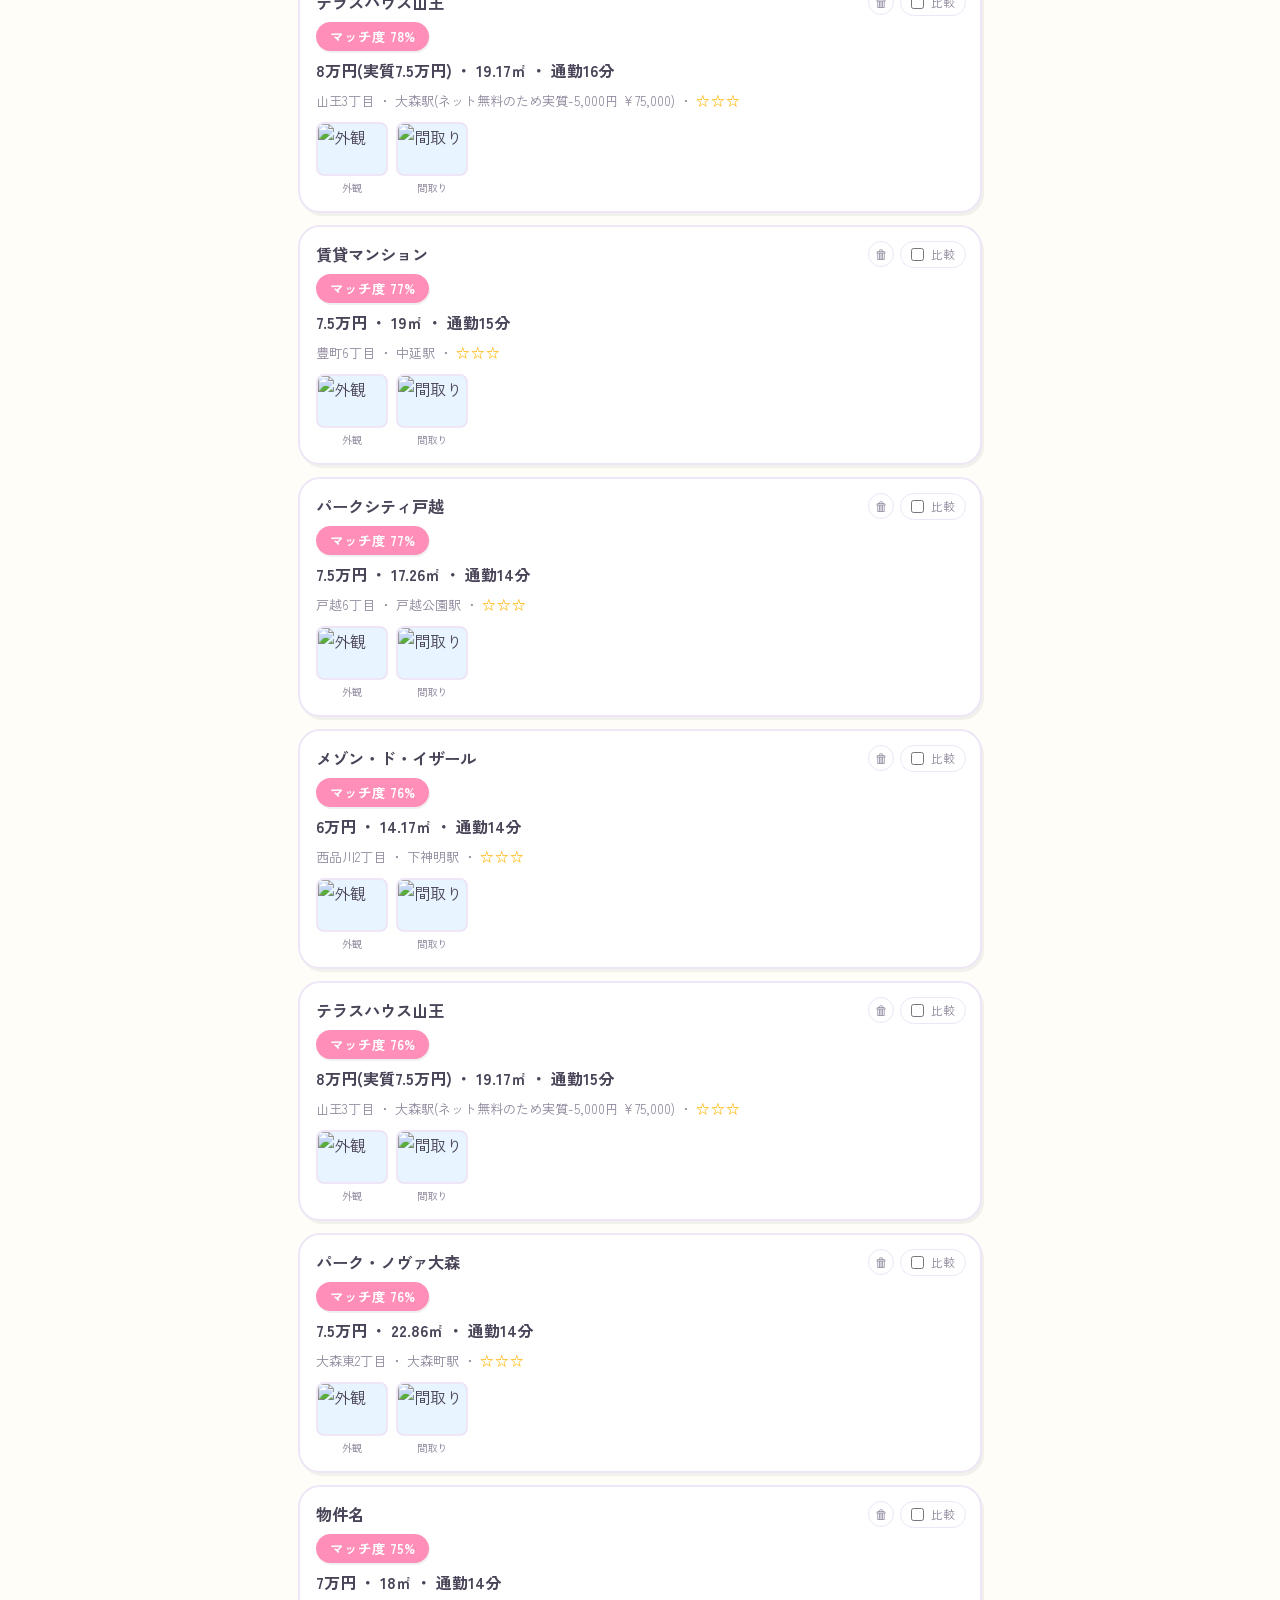
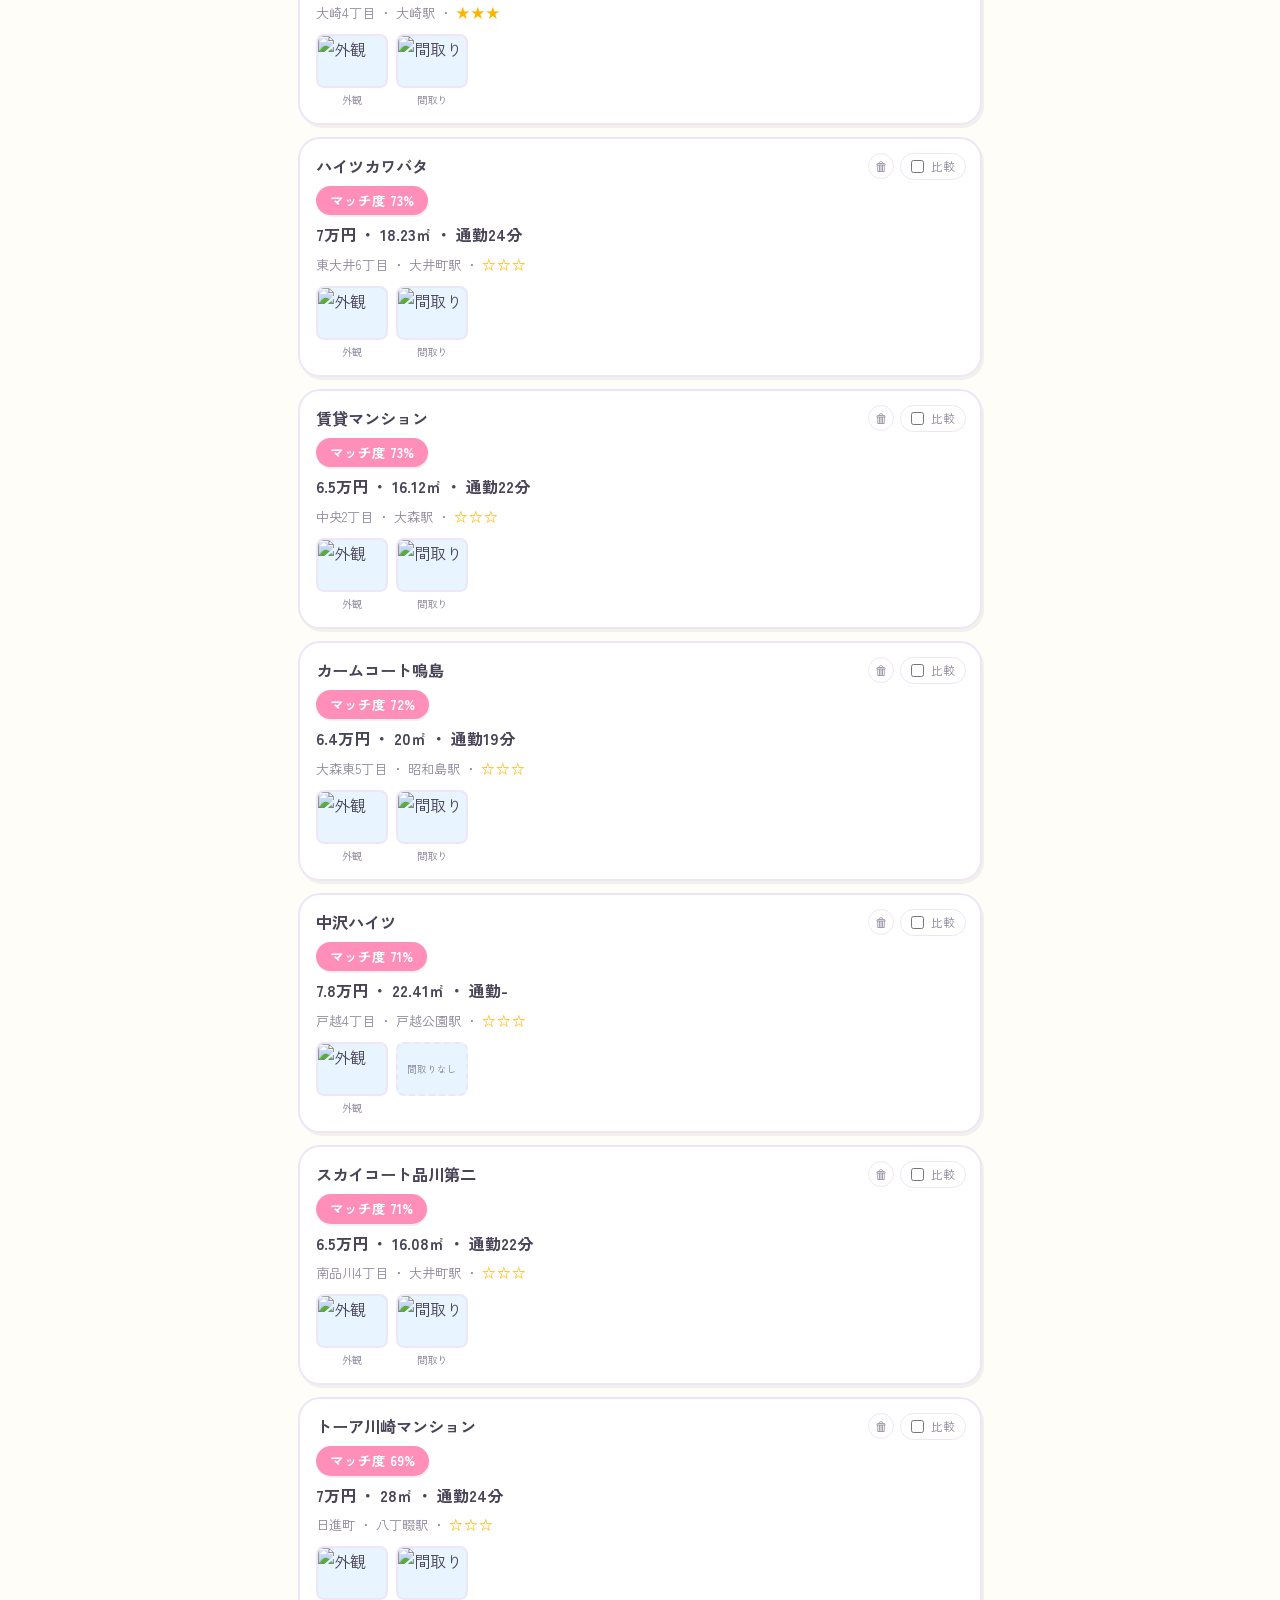
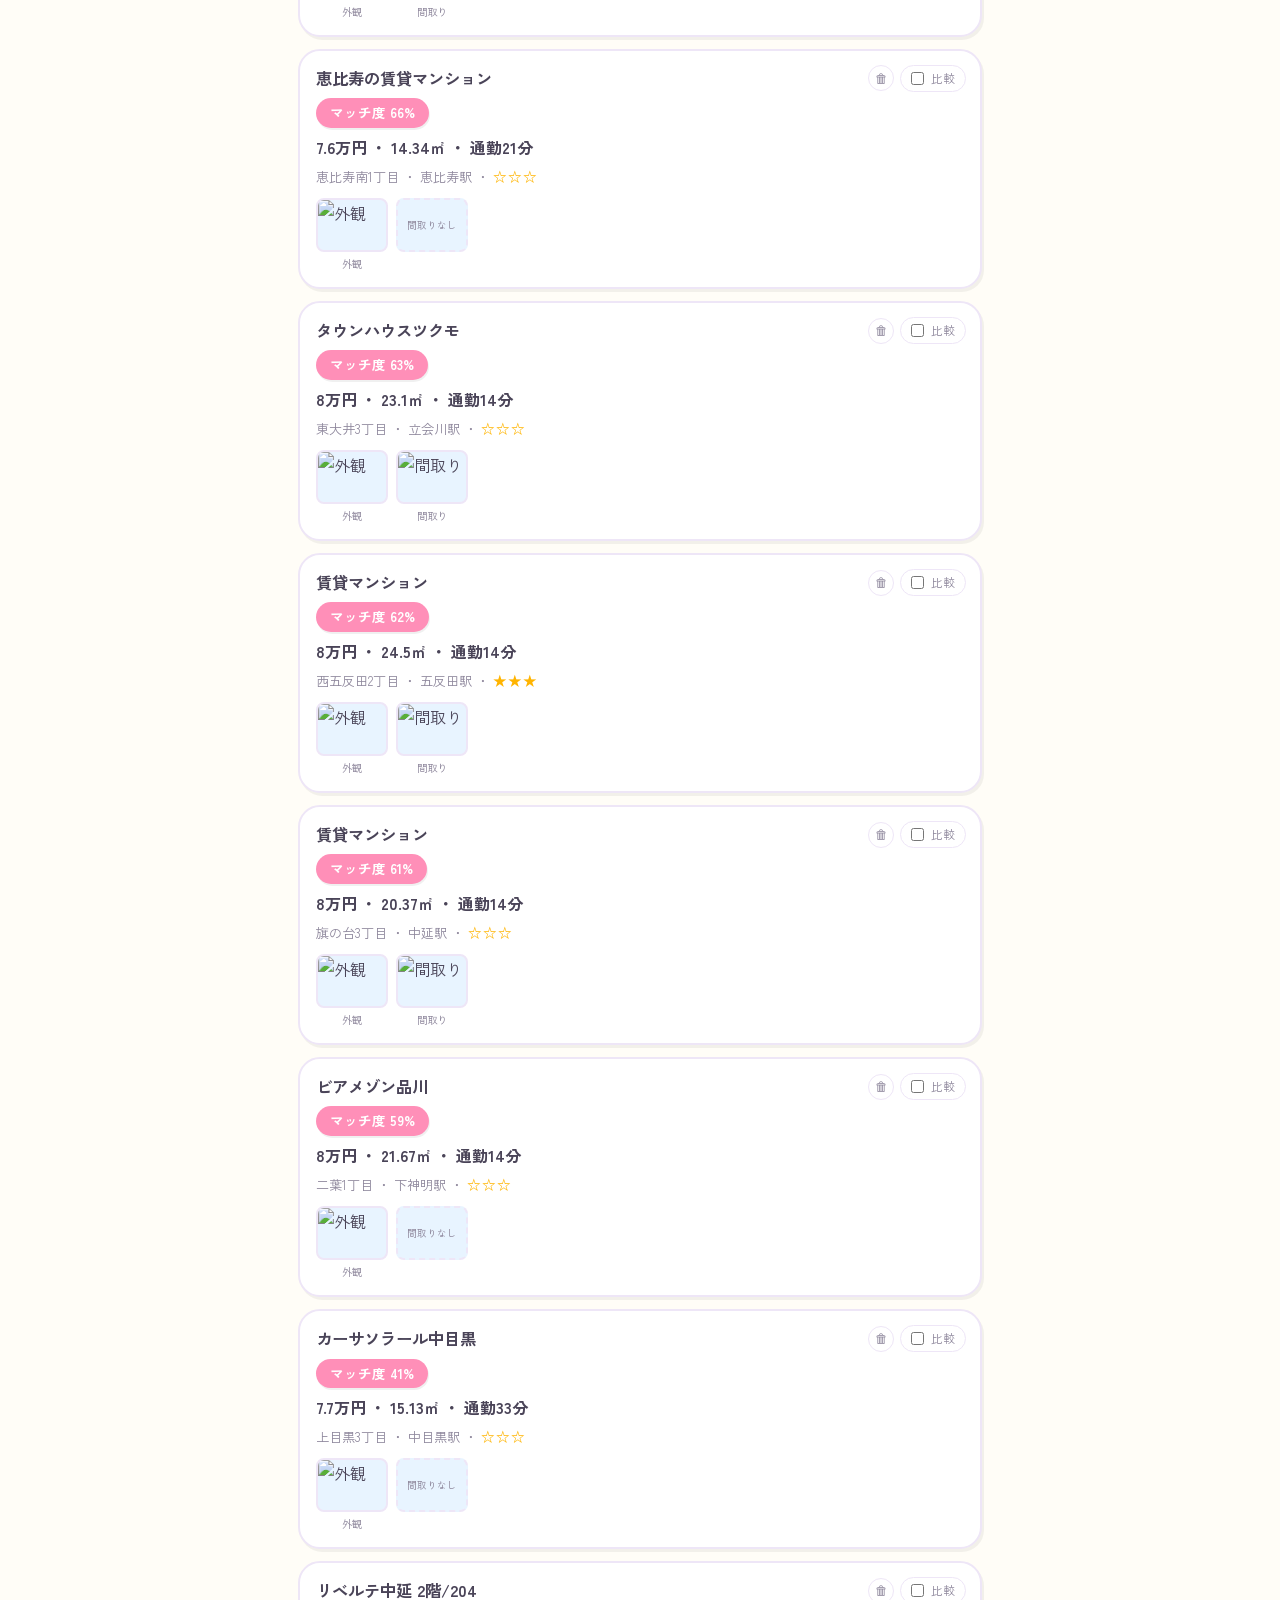
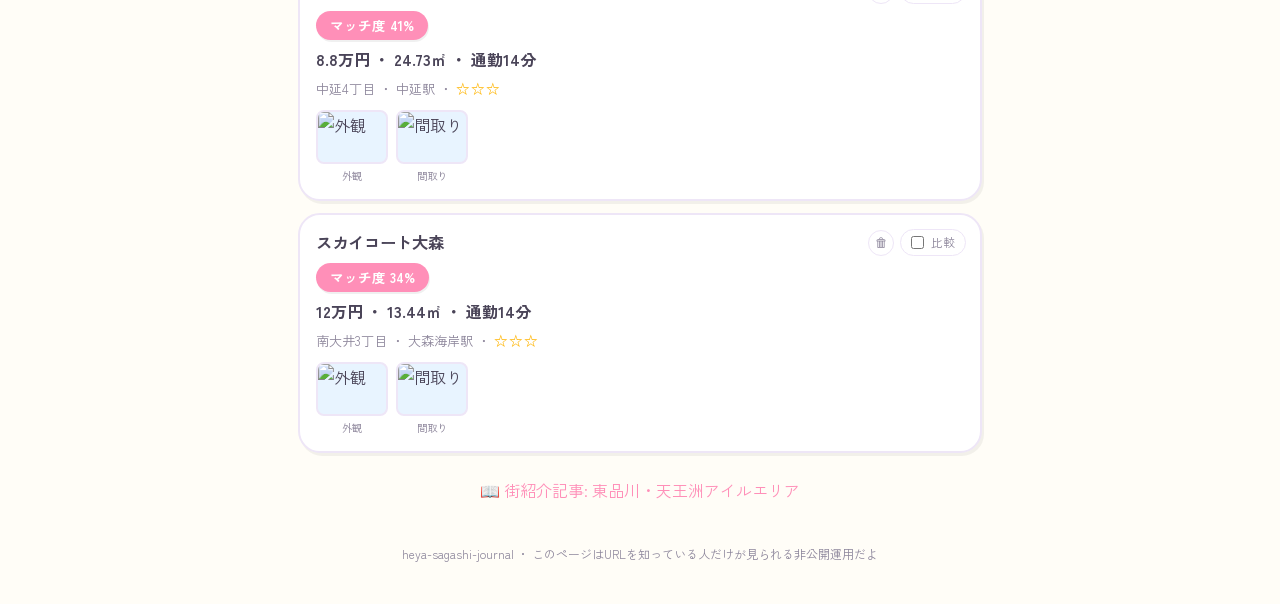
==== commit 1c77724d: "家賃上限を8万円→9万円に引き上げ、フィルターに8.5万/9万円の選択肢を追加 ai-concierge側でROOM_CRITERIA_.rentMaxTotalを90000に変更したのに合わせて、 " ====
--- a/docs/index.html
+++ b/docs/index.html
@@ -63,6 +63,8 @@
           <option value="72000">7.2万円以内</option>
           <option value="75000">7.5万円以内</option>
           <option value="80000">8万円以内</option>
+          <option value="85000">8.5万円以内</option>
+          <option value="90000">9万円以内</option>
         </select>
       </div>
       <div class="filter-group">
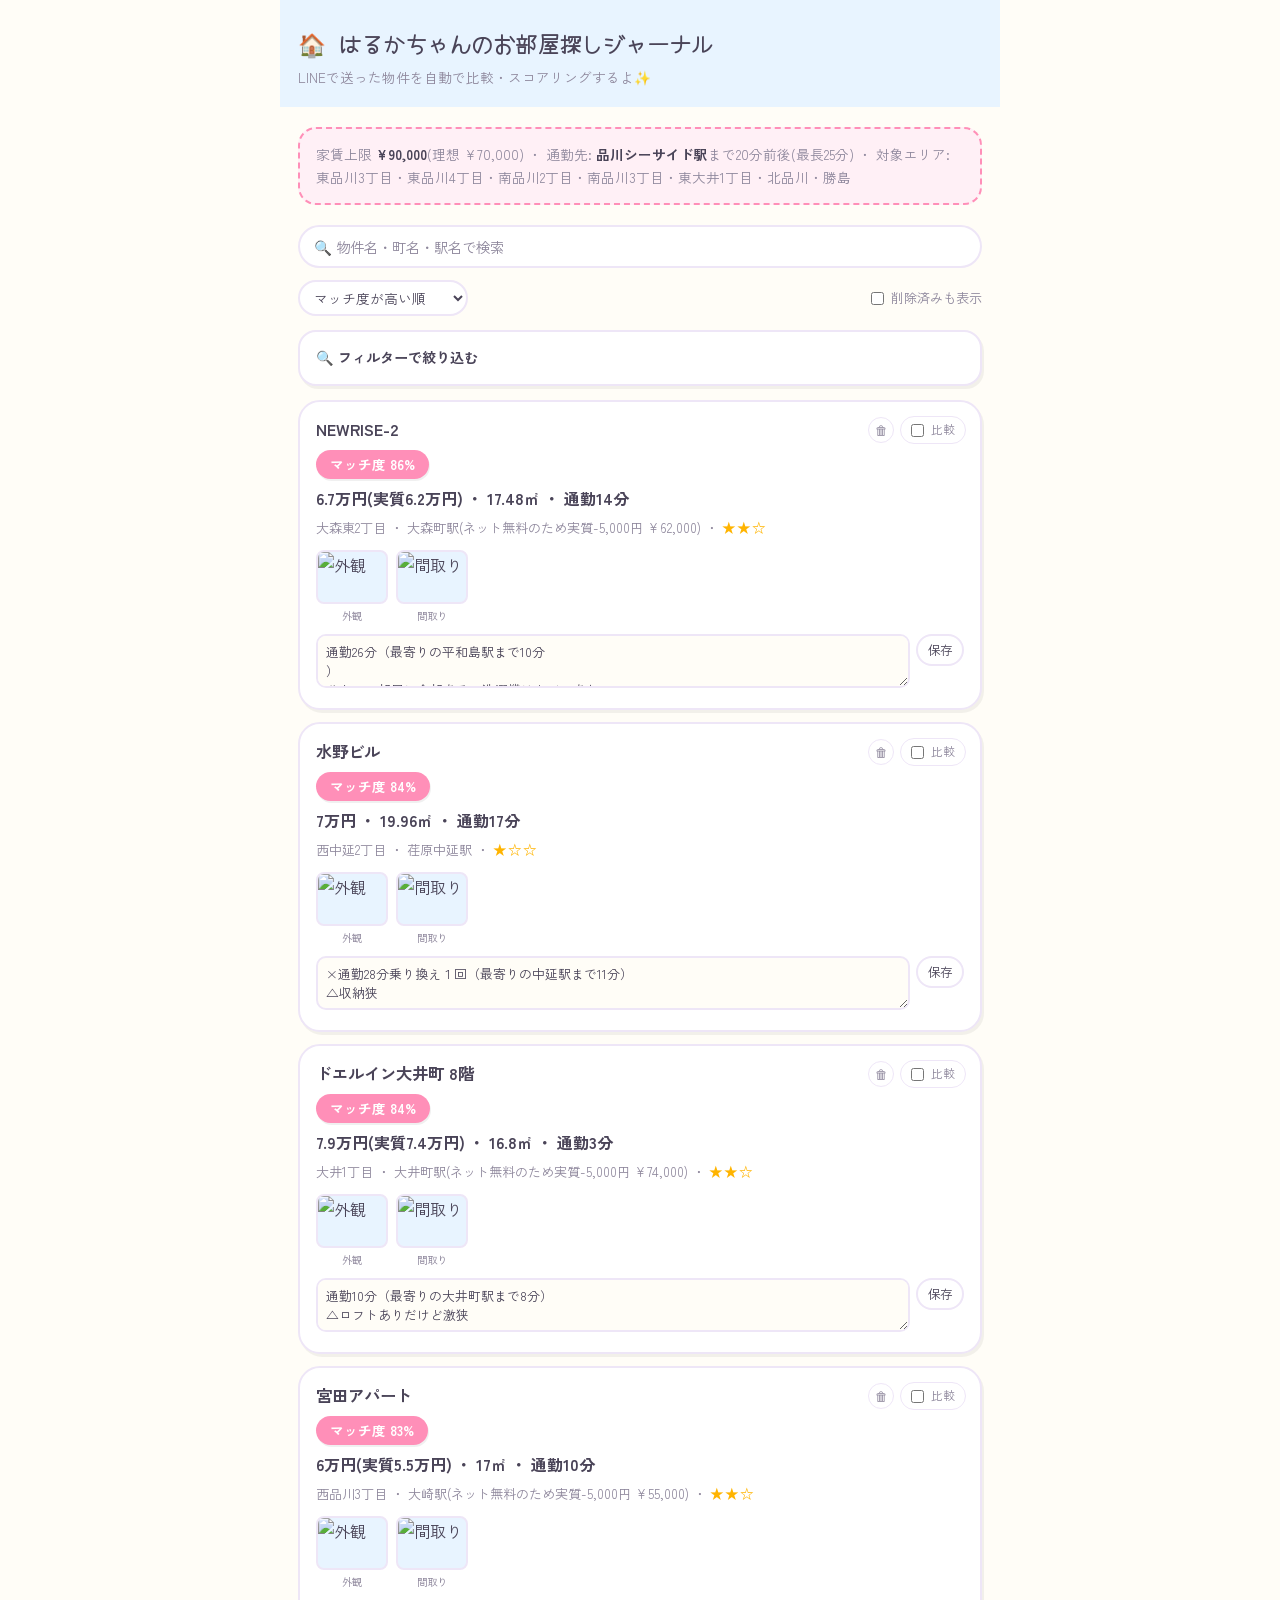
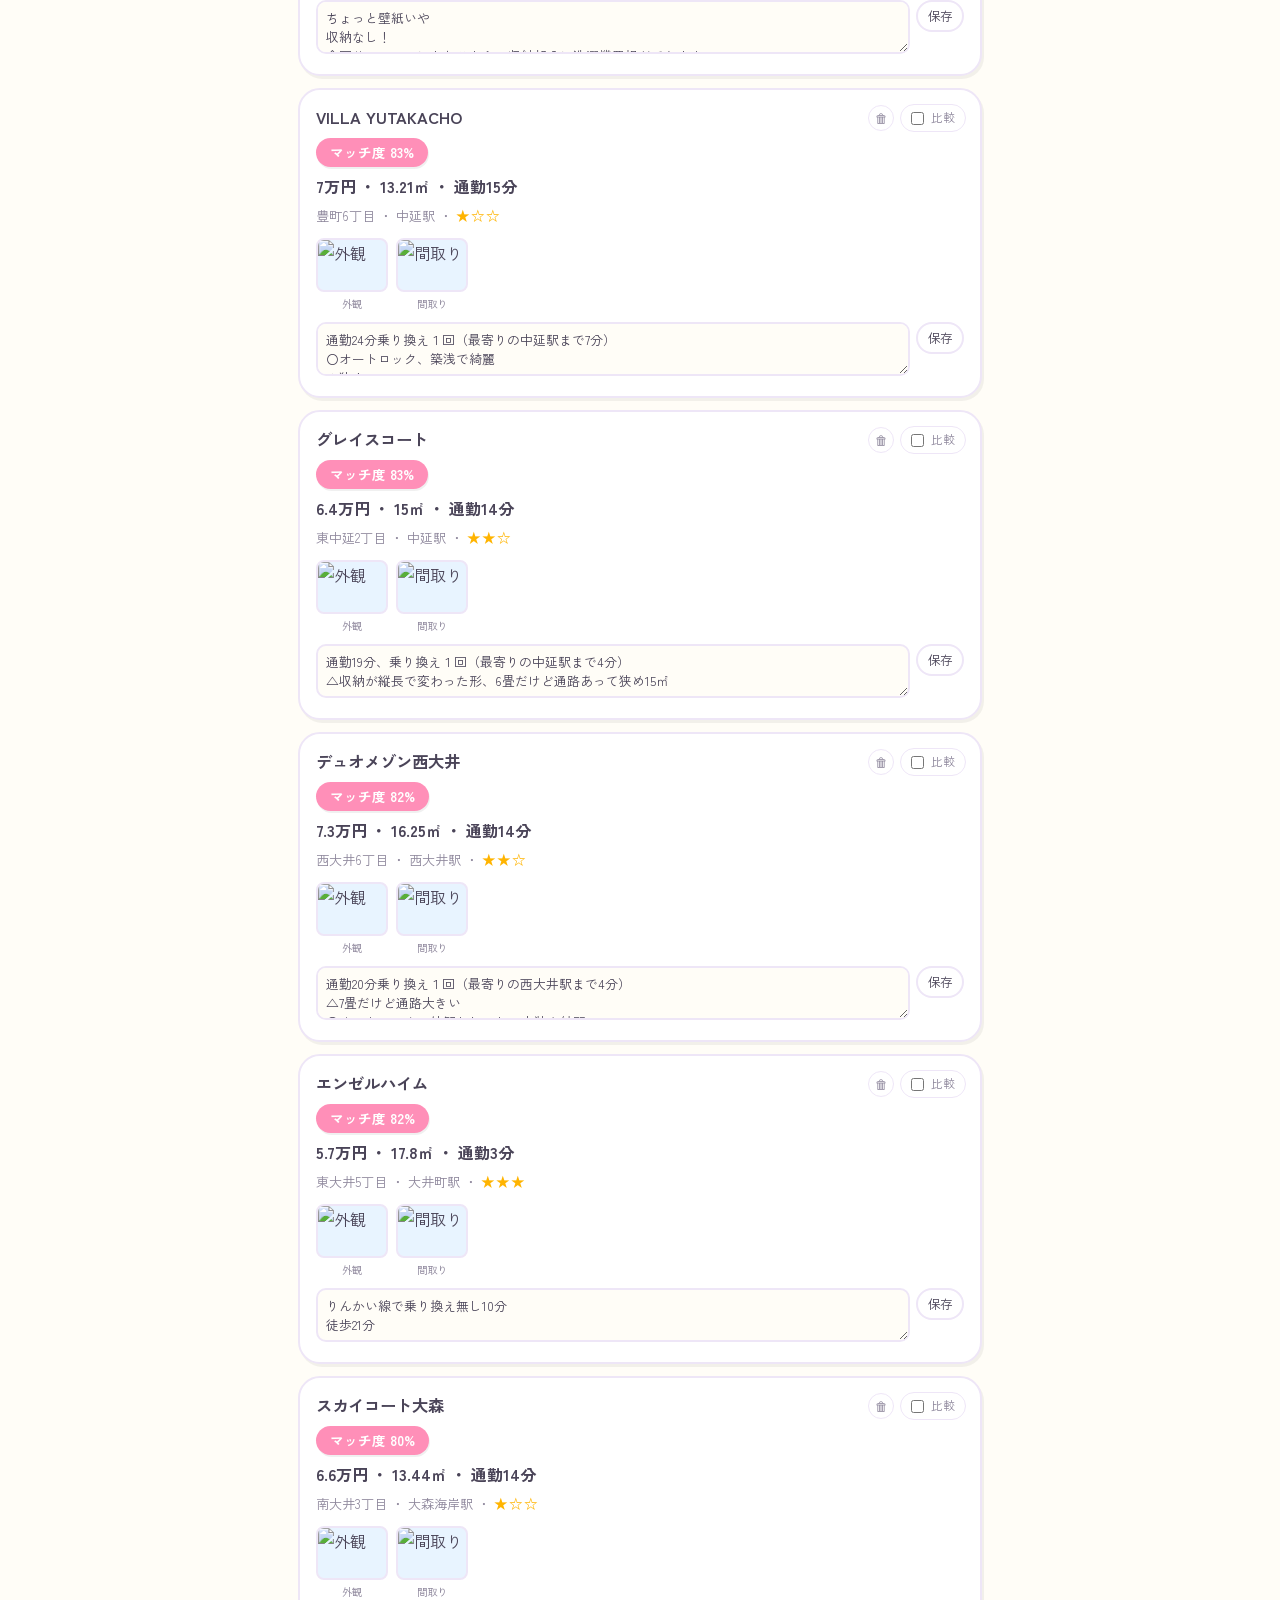
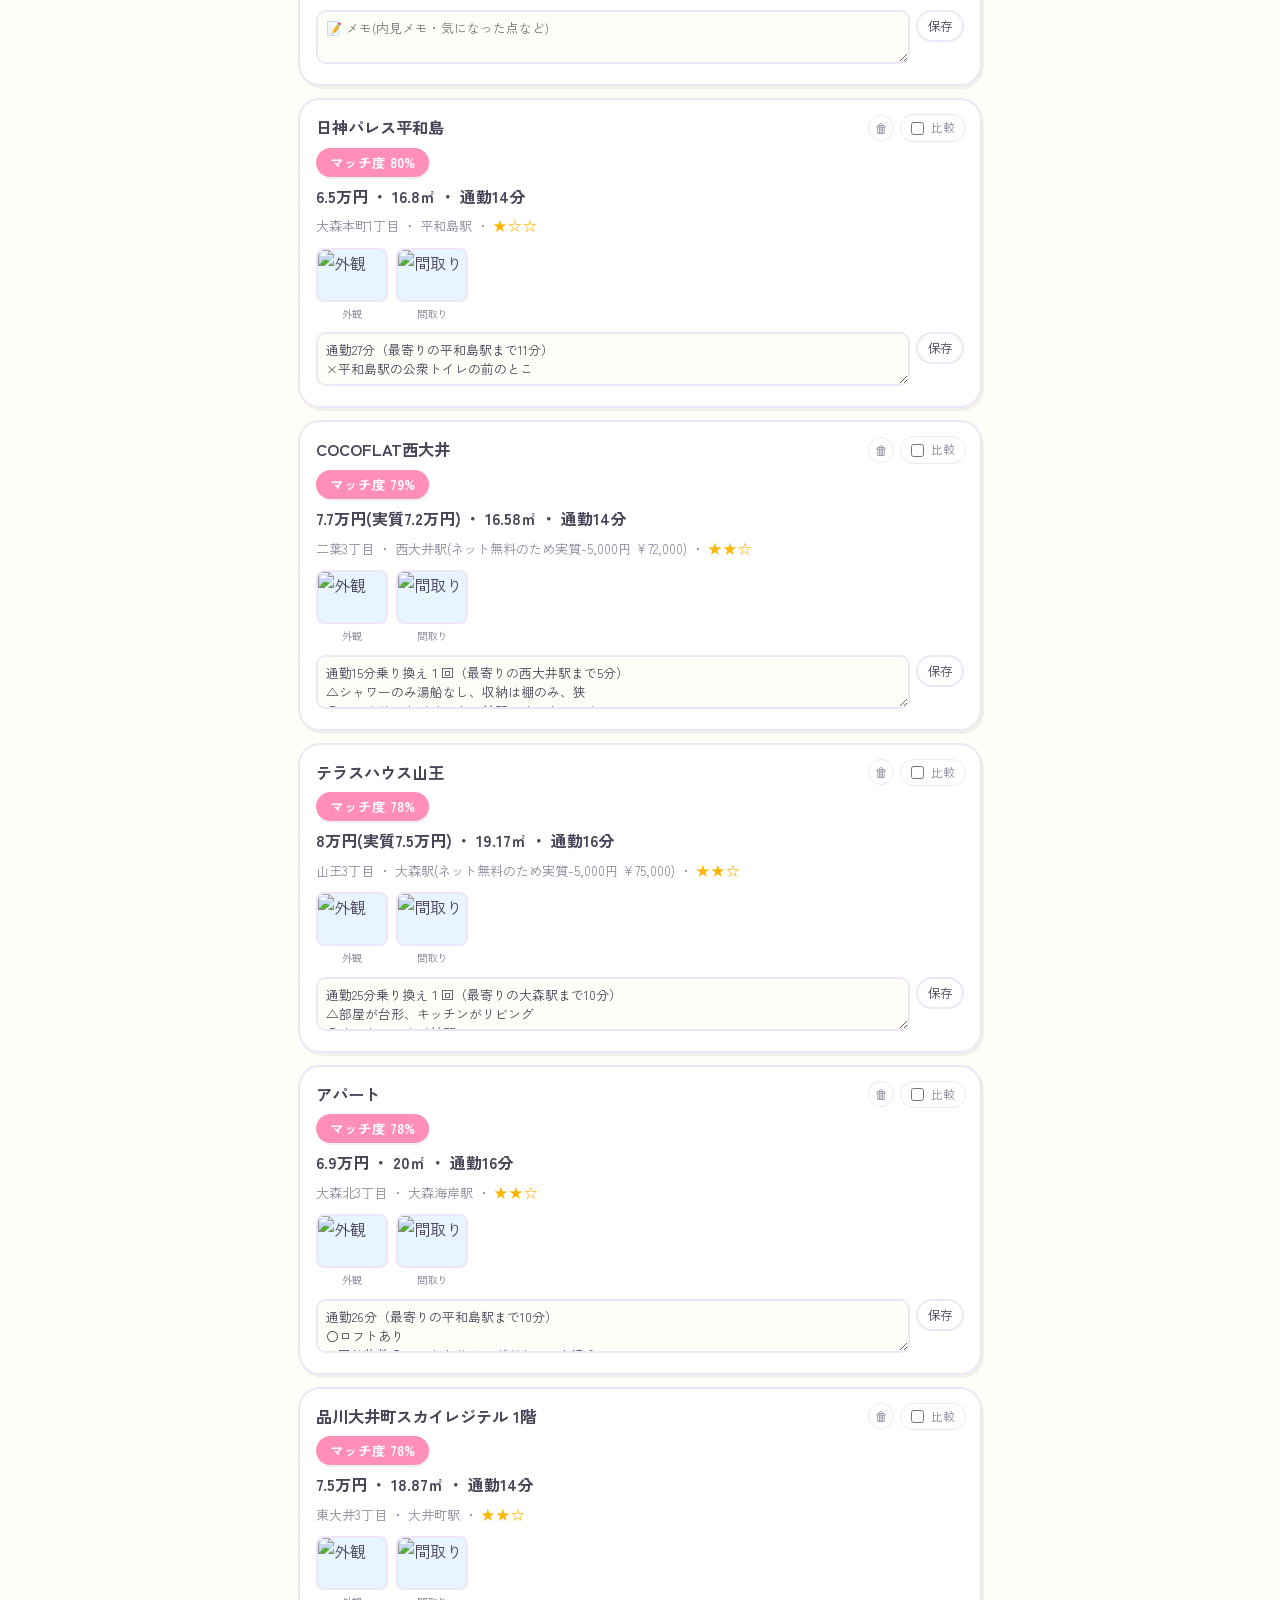
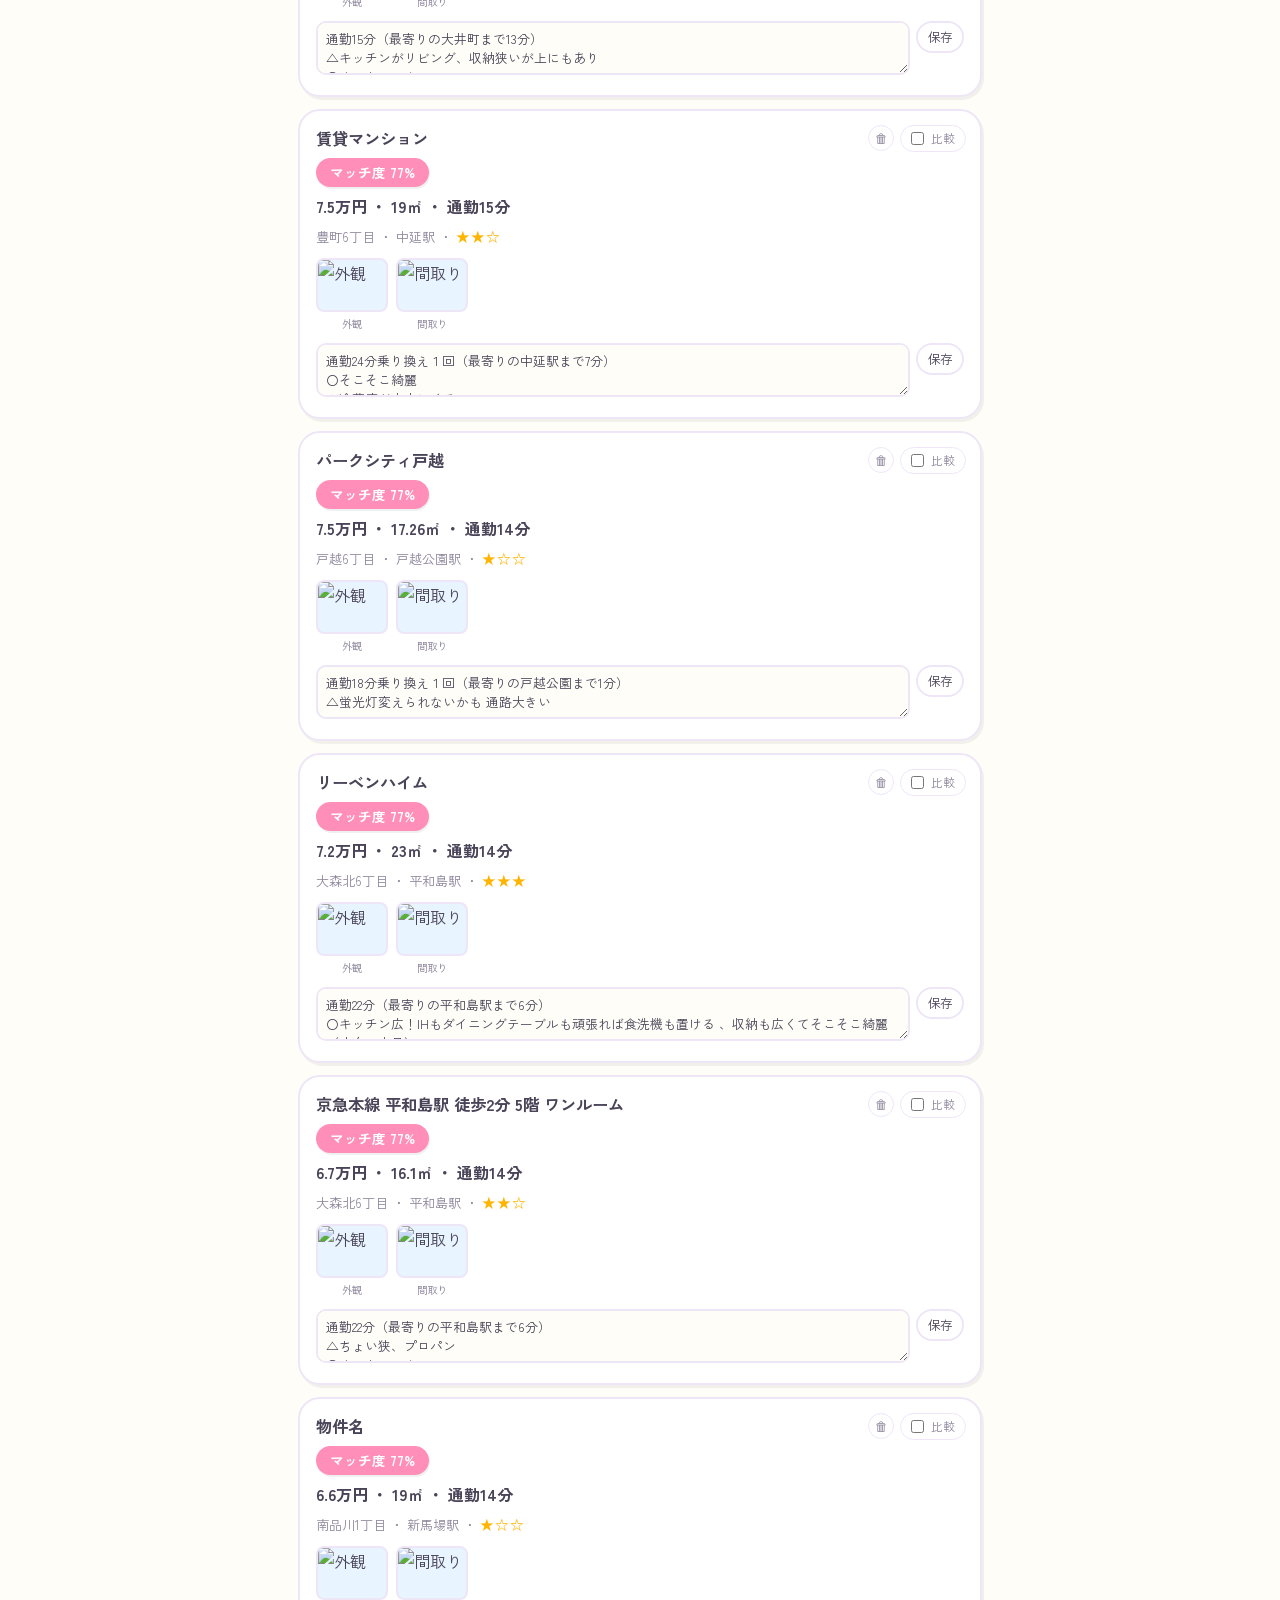
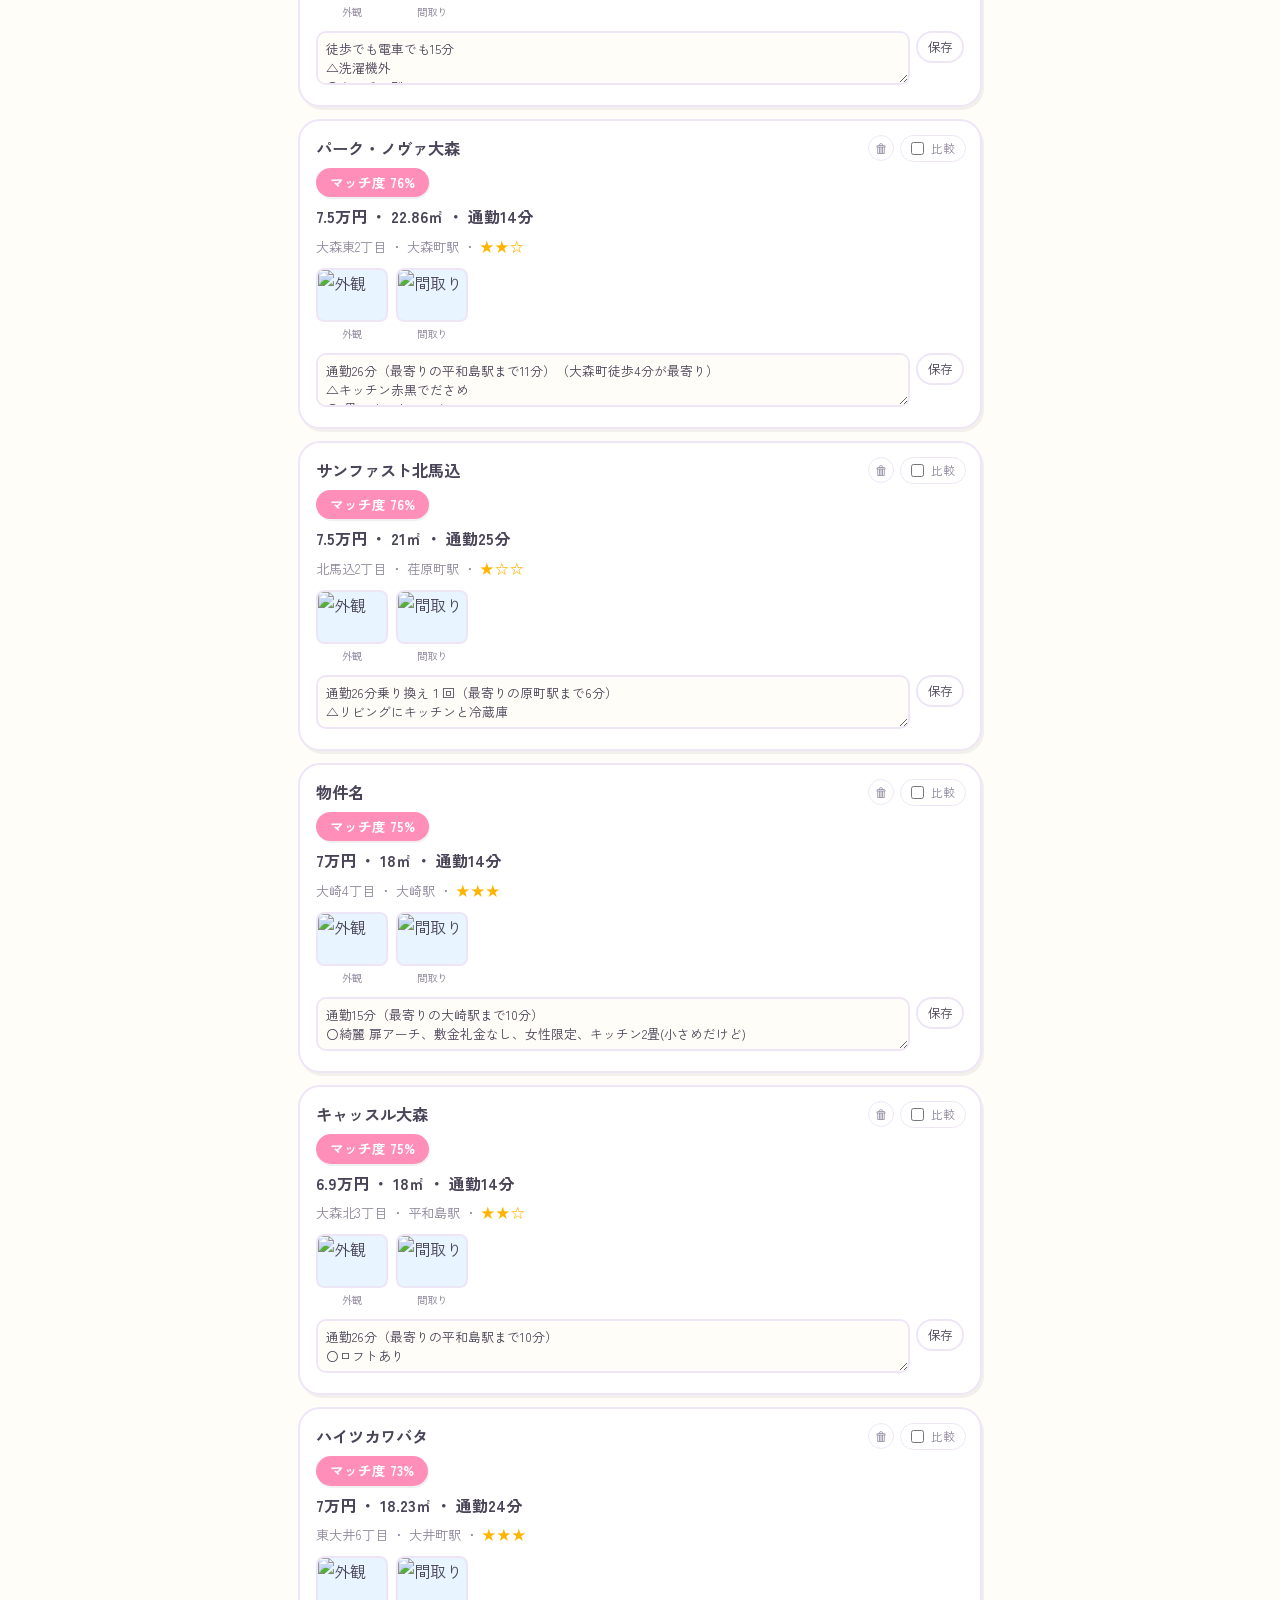
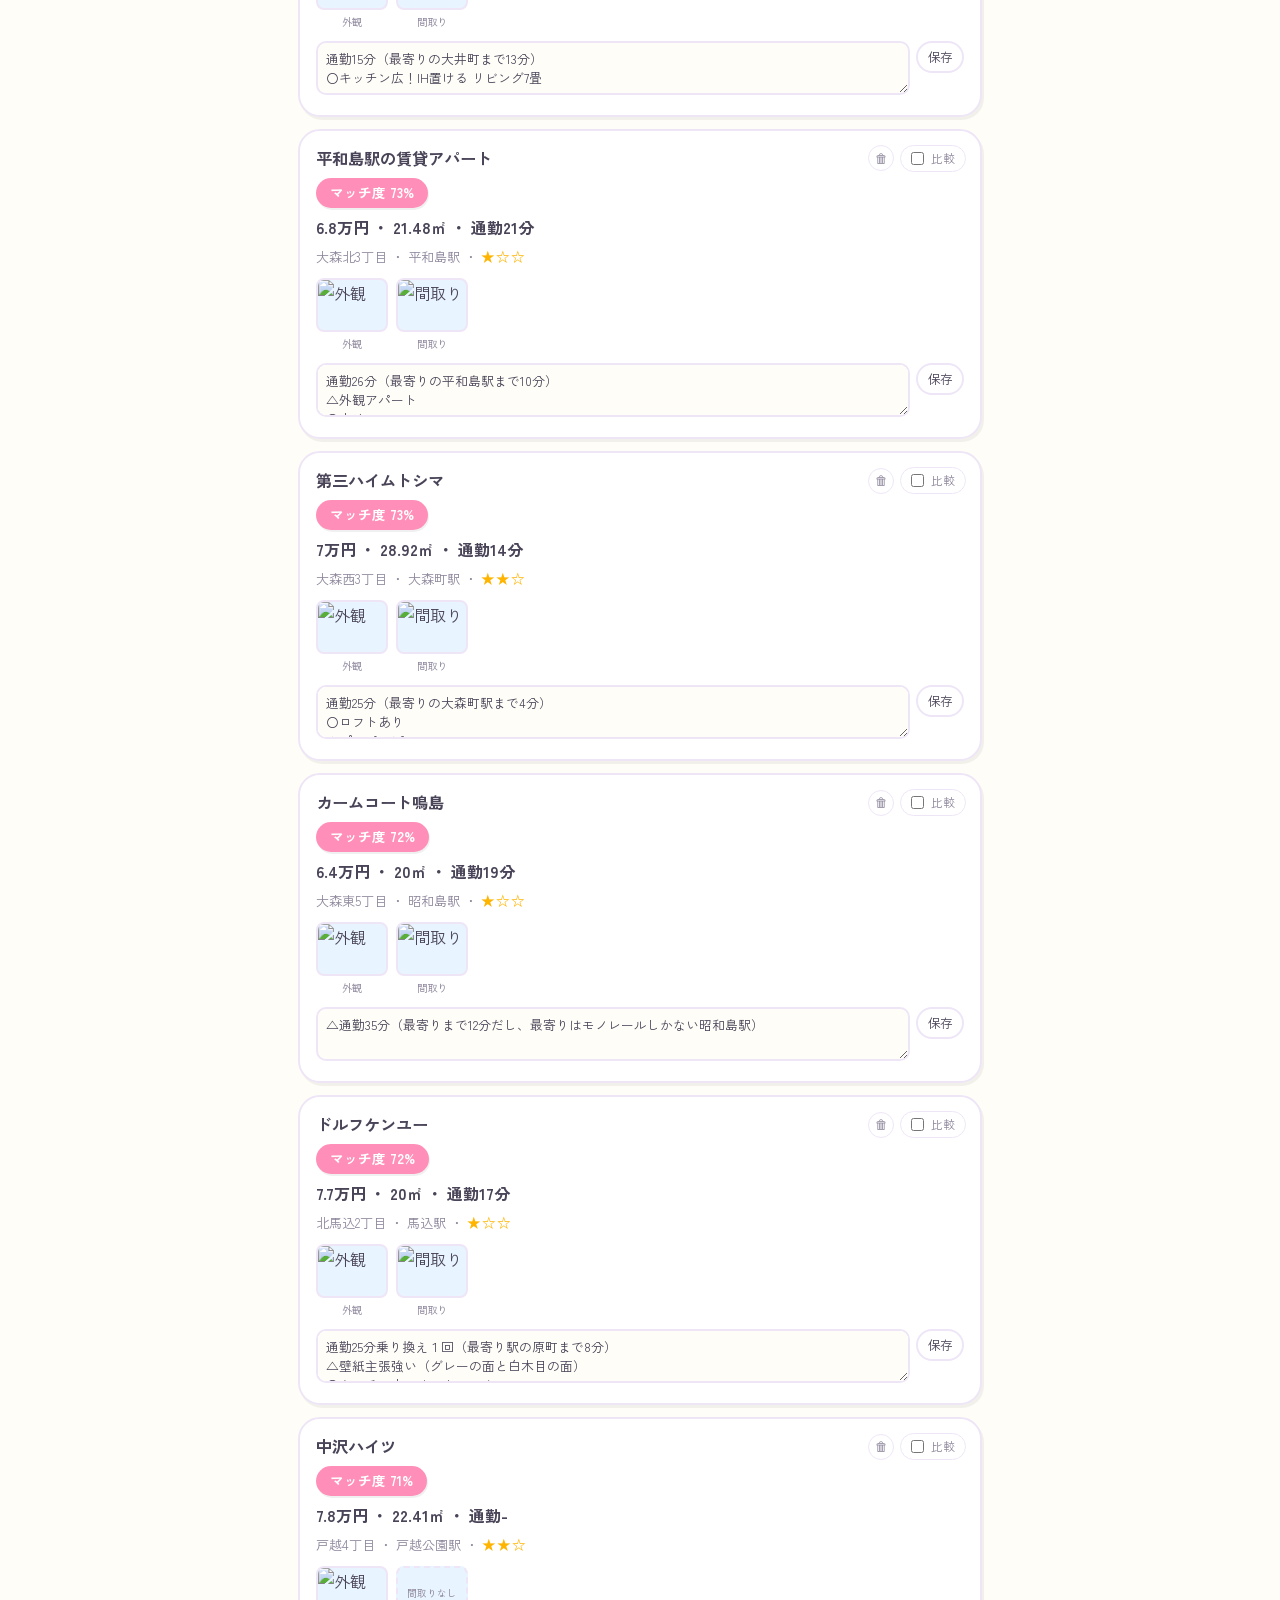
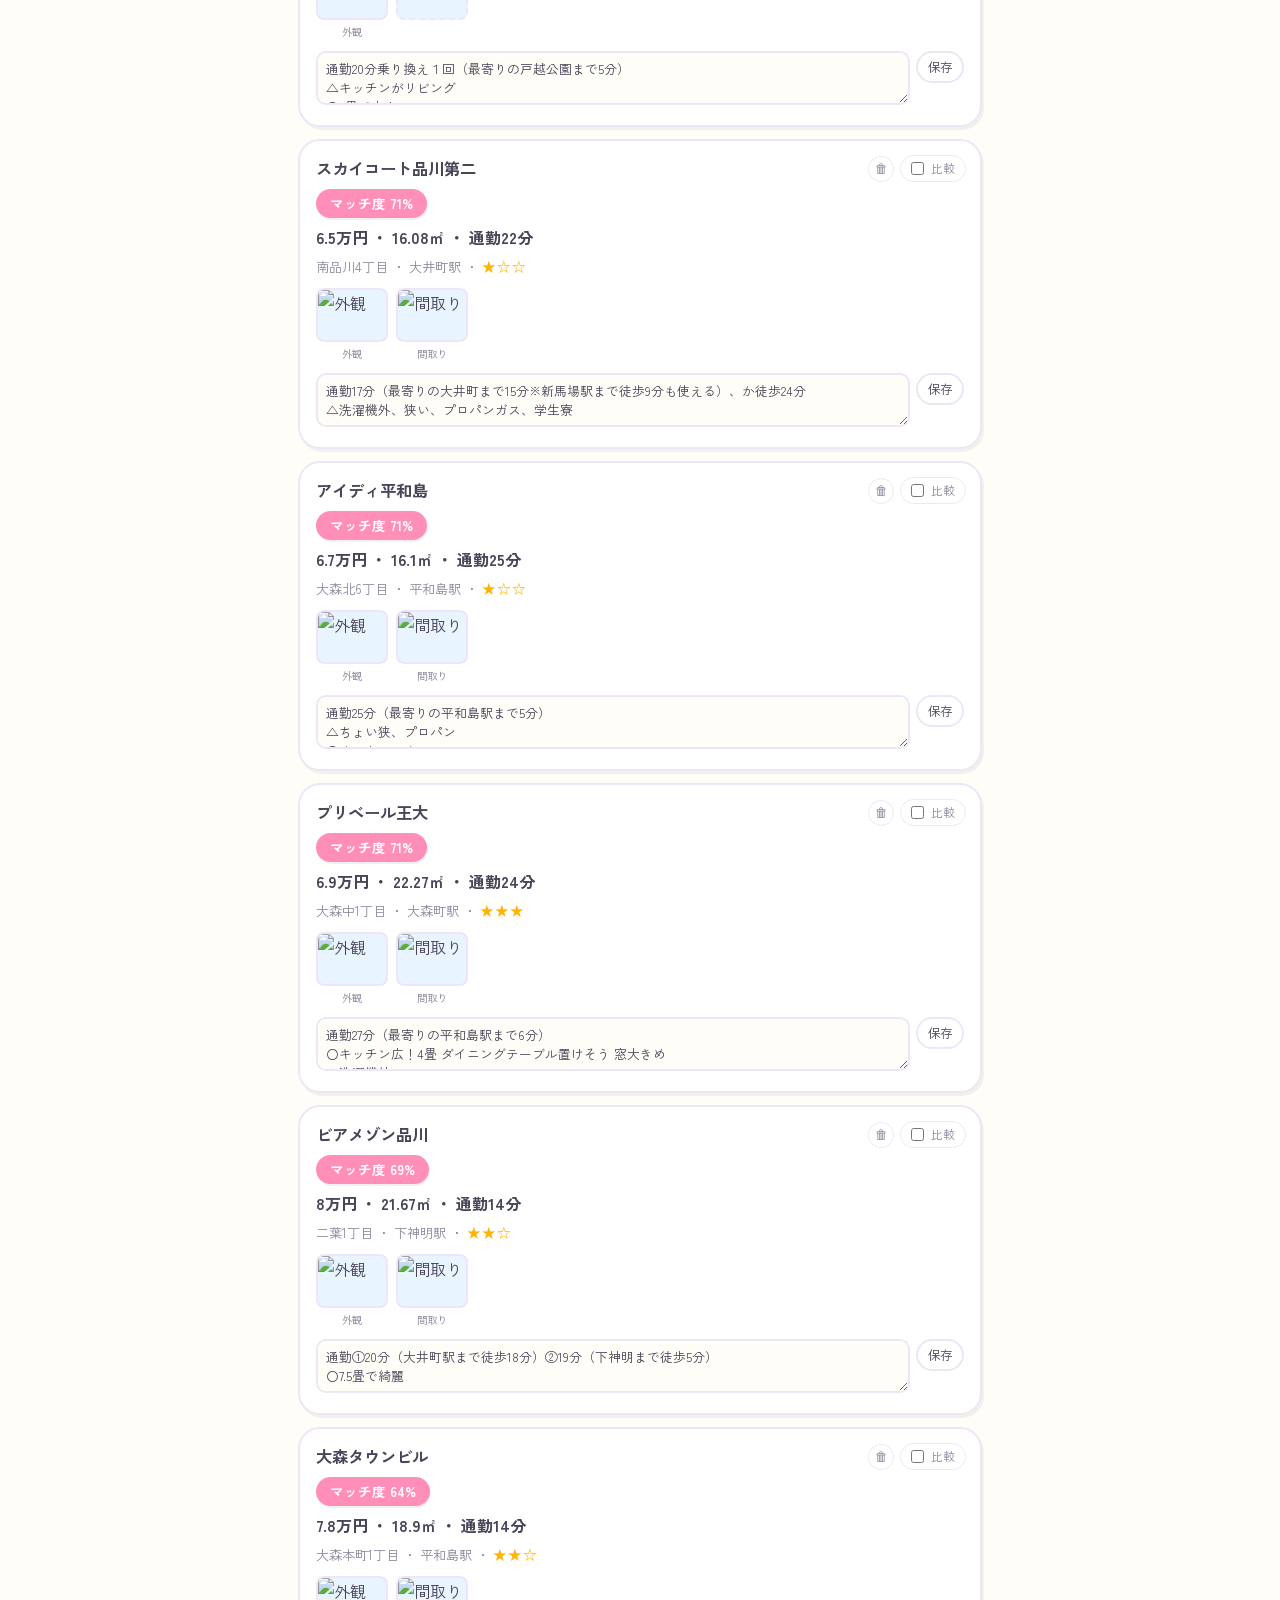
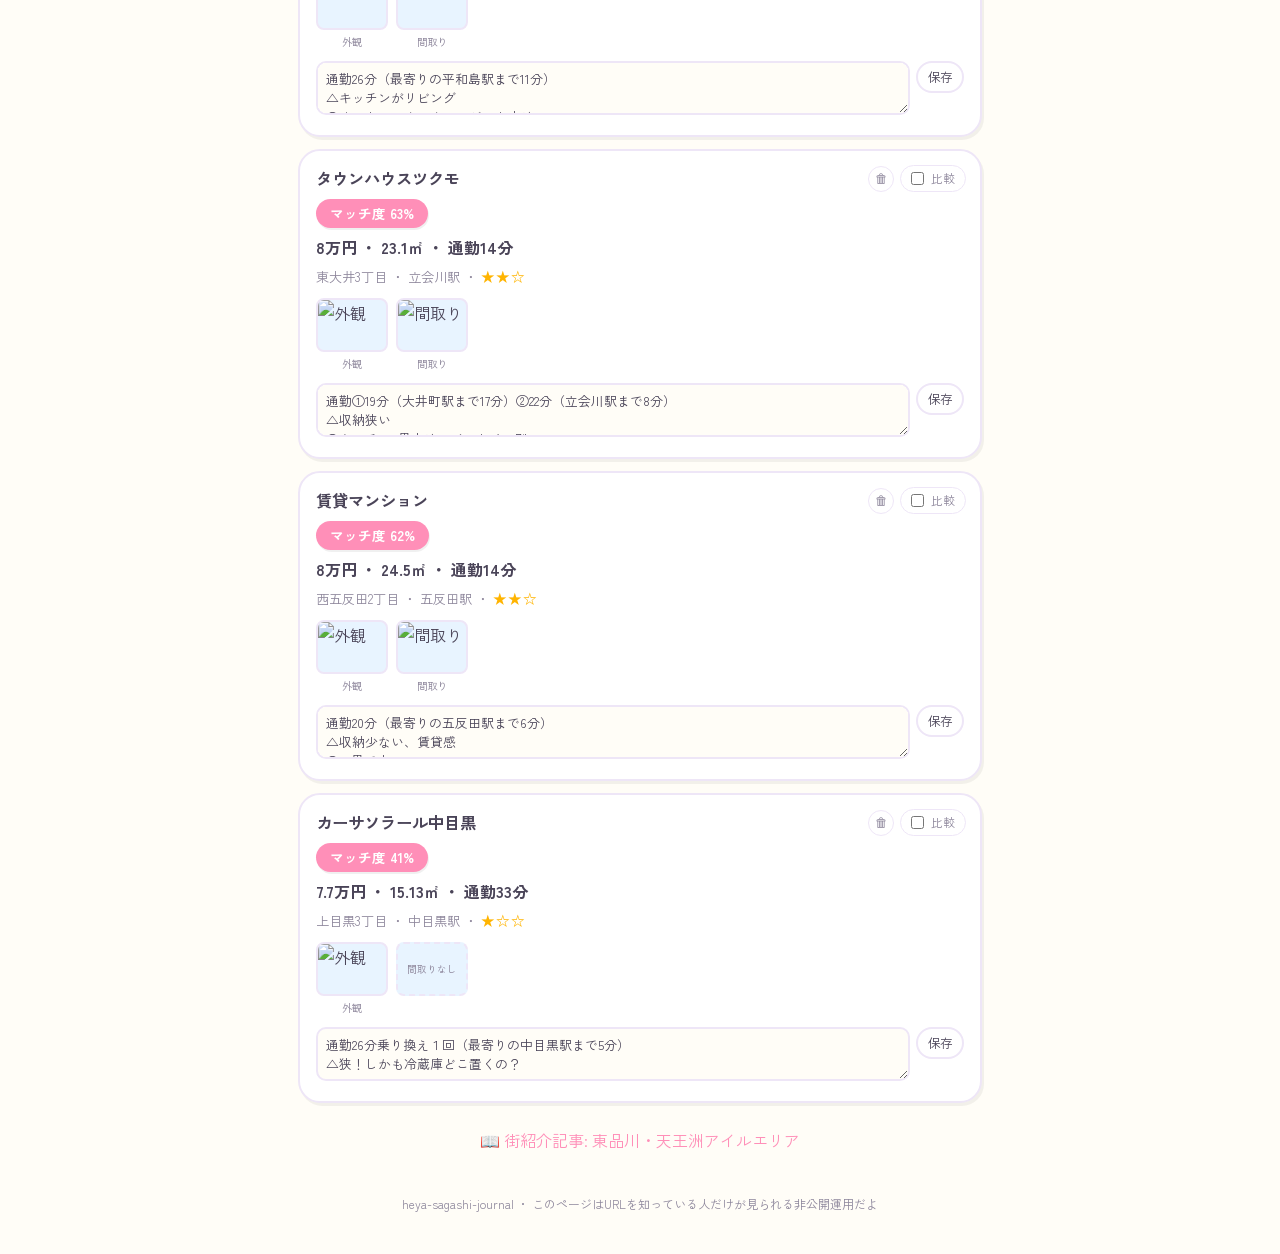
==== commit c502aa62: "フィルターに気になる度(星)の絞り込みを追加 「★1以上」「★2以上」「★3のみ」の3段階で一覧を絞り込めるように、 フィルターパネルに「気になる度」のプルダウンを追加。他のフィルター項目 (駅徒歩・" ====
--- a/docs/index.html
+++ b/docs/index.html
@@ -68,6 +68,15 @@
         </select>
       </div>
       <div class="filter-group">
+        <span class="filter-group-label">気になる度</span>
+        <select id="stars-select">
+          <option value="">指定なし</option>
+          <option value="1">★1以上</option>
+          <option value="2">★2以上</option>
+          <option value="3">★3のみ</option>
+        </select>
+      </div>
+      <div class="filter-group">
         <span class="filter-group-label">お部屋の条件</span>
         <div class="room-filter-mode" id="room-filter-mode">
           <label><input type="radio" name="room-filter-mode" value="and" checked>すべて満たす(AND)</label>
@@ -118,6 +127,7 @@
   const walkSelect = document.getElementById("walk-select");
   const commuteSelect = document.getElementById("commute-select");
   const rentSelect = document.getElementById("rent-select");
+  const starsSelect = document.getElementById("stars-select");
   const roomChecksEl = document.getElementById("room-filter-checks");
   const modeEl = document.getElementById("room-filter-mode");
   const filterPanel = document.querySelector(".filter-panel");
@@ -139,6 +149,7 @@
   if (saved.maxWalkMinutes) walkSelect.value = String(saved.maxWalkMinutes);
   if (saved.maxCommuteMinutes) commuteSelect.value = String(saved.maxCommuteMinutes);
   if (saved.maxRent) rentSelect.value = String(saved.maxRent);
+  if (saved.minStars) starsSelect.value = String(saved.minStars);
   if (saved.roomFilterMode === "or") {
     const orRadio = modeEl.querySelector('input[value="or"]');
     if (orRadio) orRadio.checked = true;
@@ -148,7 +159,7 @@
       cb.checked = saved.roomFilters.indexOf(cb.value) !== -1;
     });
   }
-  if (filterPanel && (saved.maxWalkMinutes || saved.maxCommuteMinutes || saved.maxRent || (saved.roomFilters && saved.roomFilters.length))) {
+  if (filterPanel && (saved.maxWalkMinutes || saved.maxCommuteMinutes || saved.maxRent || saved.minStars || (saved.roomFilters && saved.roomFilters.length))) {
     filterPanel.open = true;
   }
 
@@ -164,6 +175,7 @@
       maxWalkMinutes: walkSelect.value ? Number(walkSelect.value) : null,
       maxCommuteMinutes: commuteSelect.value ? Number(commuteSelect.value) : null,
       maxRent: rentSelect.value ? Number(rentSelect.value) : null,
+      minStars: starsSelect.value ? Number(starsSelect.value) : null,
       roomFilters: Array.from(document.querySelectorAll(".room-filter-checkbox:checked")).map((cb) => cb.value),
       roomFilterMode: currentRoomFilterMode()
     };
@@ -176,7 +188,8 @@
     renderPropertyList(listEl, null, {
       sortKey, sortDir, keyword: state.keyword, includeArchived: showArchivedCheckbox.checked,
       roomFilters: state.roomFilters, roomFilterMode: state.roomFilterMode,
-      maxWalkMinutes: state.maxWalkMinutes, maxCommuteMinutes: state.maxCommuteMinutes, maxRent: state.maxRent
+      maxWalkMinutes: state.maxWalkMinutes, maxCommuteMinutes: state.maxCommuteMinutes, maxRent: state.maxRent,
+      minStars: state.minStars
     });
   }
 
@@ -186,6 +199,7 @@
     walkSelect.value = state.maxWalkMinutes ? String(state.maxWalkMinutes) : "";
     commuteSelect.value = state.maxCommuteMinutes ? String(state.maxCommuteMinutes) : "";
     rentSelect.value = state.maxRent ? String(state.maxRent) : "";
+    starsSelect.value = state.minStars ? String(state.minStars) : "";
     document.querySelectorAll(".room-filter-checkbox").forEach((cb) => {
       cb.checked = (state.roomFilters || []).indexOf(cb.value) !== -1;
     });
@@ -239,6 +253,7 @@
   walkSelect.addEventListener("change", refresh);
   commuteSelect.addEventListener("change", refresh);
   rentSelect.addEventListener("change", refresh);
+  starsSelect.addEventListener("change", refresh);
   roomChecksEl.addEventListener("change", refresh);
   modeEl.addEventListener("change", refresh);
   resetBtn.addEventListener("click", () => {
@@ -246,6 +261,7 @@
     walkSelect.value = "";
     commuteSelect.value = "";
     rentSelect.value = "";
+    starsSelect.value = "";
     document.querySelectorAll(".room-filter-checkbox").forEach((cb) => { cb.checked = false; });
     modeEl.querySelector('input[value="and"]').checked = true;
     refresh();
--- a/docs/style.css
+++ b/docs/style.css
@@ -320,6 +320,34 @@
 }
 .card-thumb-empty { font-size: 0.6rem; color: var(--sub); text-align: center; line-height: 1.3; }
 
+/* 一覧カードのメモ(自由入力テキスト) */
+.card-memo { display: flex; flex-wrap: wrap; align-items: flex-start; gap: 6px; margin-top: 10px; }
+.card-memo-textarea {
+  flex: 1;
+  min-width: 0;
+  resize: vertical;
+  font-family: inherit;
+  font-size: 0.8rem;
+  padding: 6px 8px;
+  border: 2px solid var(--border);
+  border-radius: 10px;
+  background: var(--bg);
+  color: var(--ink);
+}
+.card-memo-save-btn {
+  flex: none;
+  font-family: inherit;
+  font-size: 0.78rem;
+  padding: 5px 10px;
+  border-radius: 999px;
+  border: 2px solid var(--border);
+  background: #fff;
+  color: var(--ink);
+  cursor: pointer;
+}
+.card-memo-save-btn:hover { color: var(--pink); border-color: var(--pink); }
+.card-memo-note { flex-basis: 100%; margin: 0; font-size: 0.68rem; }
+
 .sample-tag {
   display: inline-block;
   background: #eee;
@@ -392,6 +420,40 @@
   margin: 16px 0;
 }
 .summary-box .match { font-size: 1.7rem; font-weight: bold; color: var(--pink); font-family: "Yomogi", cursive; }
+
+/* 物件詳細ページ上部のメモ欄(マッチ度の上に置く、自由入力テキスト) */
+.memo-box {
+  background: var(--card);
+  border: 2px solid var(--border);
+  border-radius: 22px;
+  padding: 14px 16px;
+  box-shadow: var(--shadow);
+  margin: 16px 0;
+}
+.memo-box h3 { font-size: 0.95rem; margin: 0 0 8px; }
+.memo-textarea {
+  width: 100%;
+  resize: vertical;
+  font-family: inherit;
+  font-size: 0.9rem;
+  padding: 10px 12px;
+  border: 2px solid var(--border);
+  border-radius: 12px;
+  background: var(--bg);
+  color: var(--ink);
+}
+.memo-actions { display: flex; align-items: center; margin-top: 8px; }
+.memo-save-btn {
+  font-family: inherit;
+  font-size: 0.85rem;
+  padding: 6px 14px;
+  border-radius: 999px;
+  border: 2px solid var(--border);
+  background: #fff;
+  color: var(--ink);
+  cursor: pointer;
+}
+.memo-save-btn:hover { color: var(--pink); border-color: var(--pink); }
 
 .point-list { margin: 8px 0; padding-left: 0; list-style: none; font-size: 0.9rem; }
 .point-list li { display: flex; gap: 8px; align-items: flex-start; margin: 0 0 8px; }
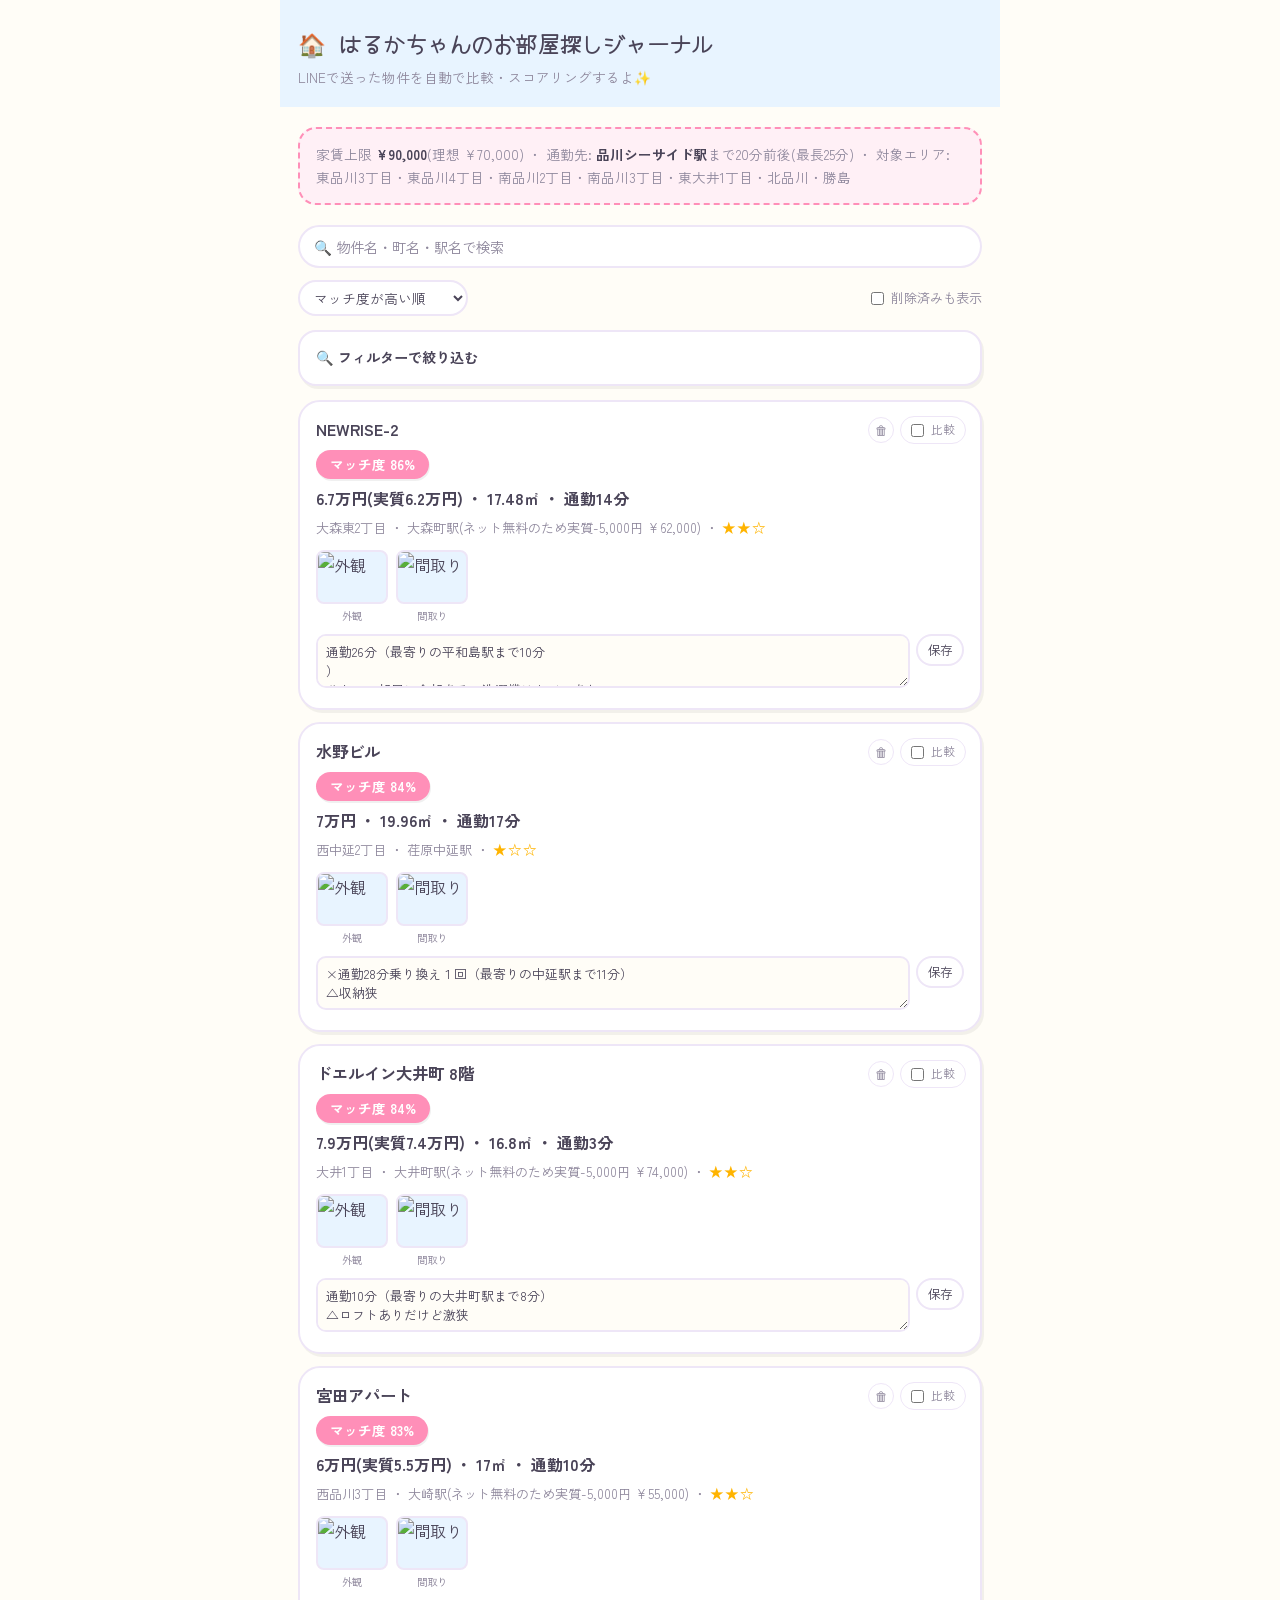
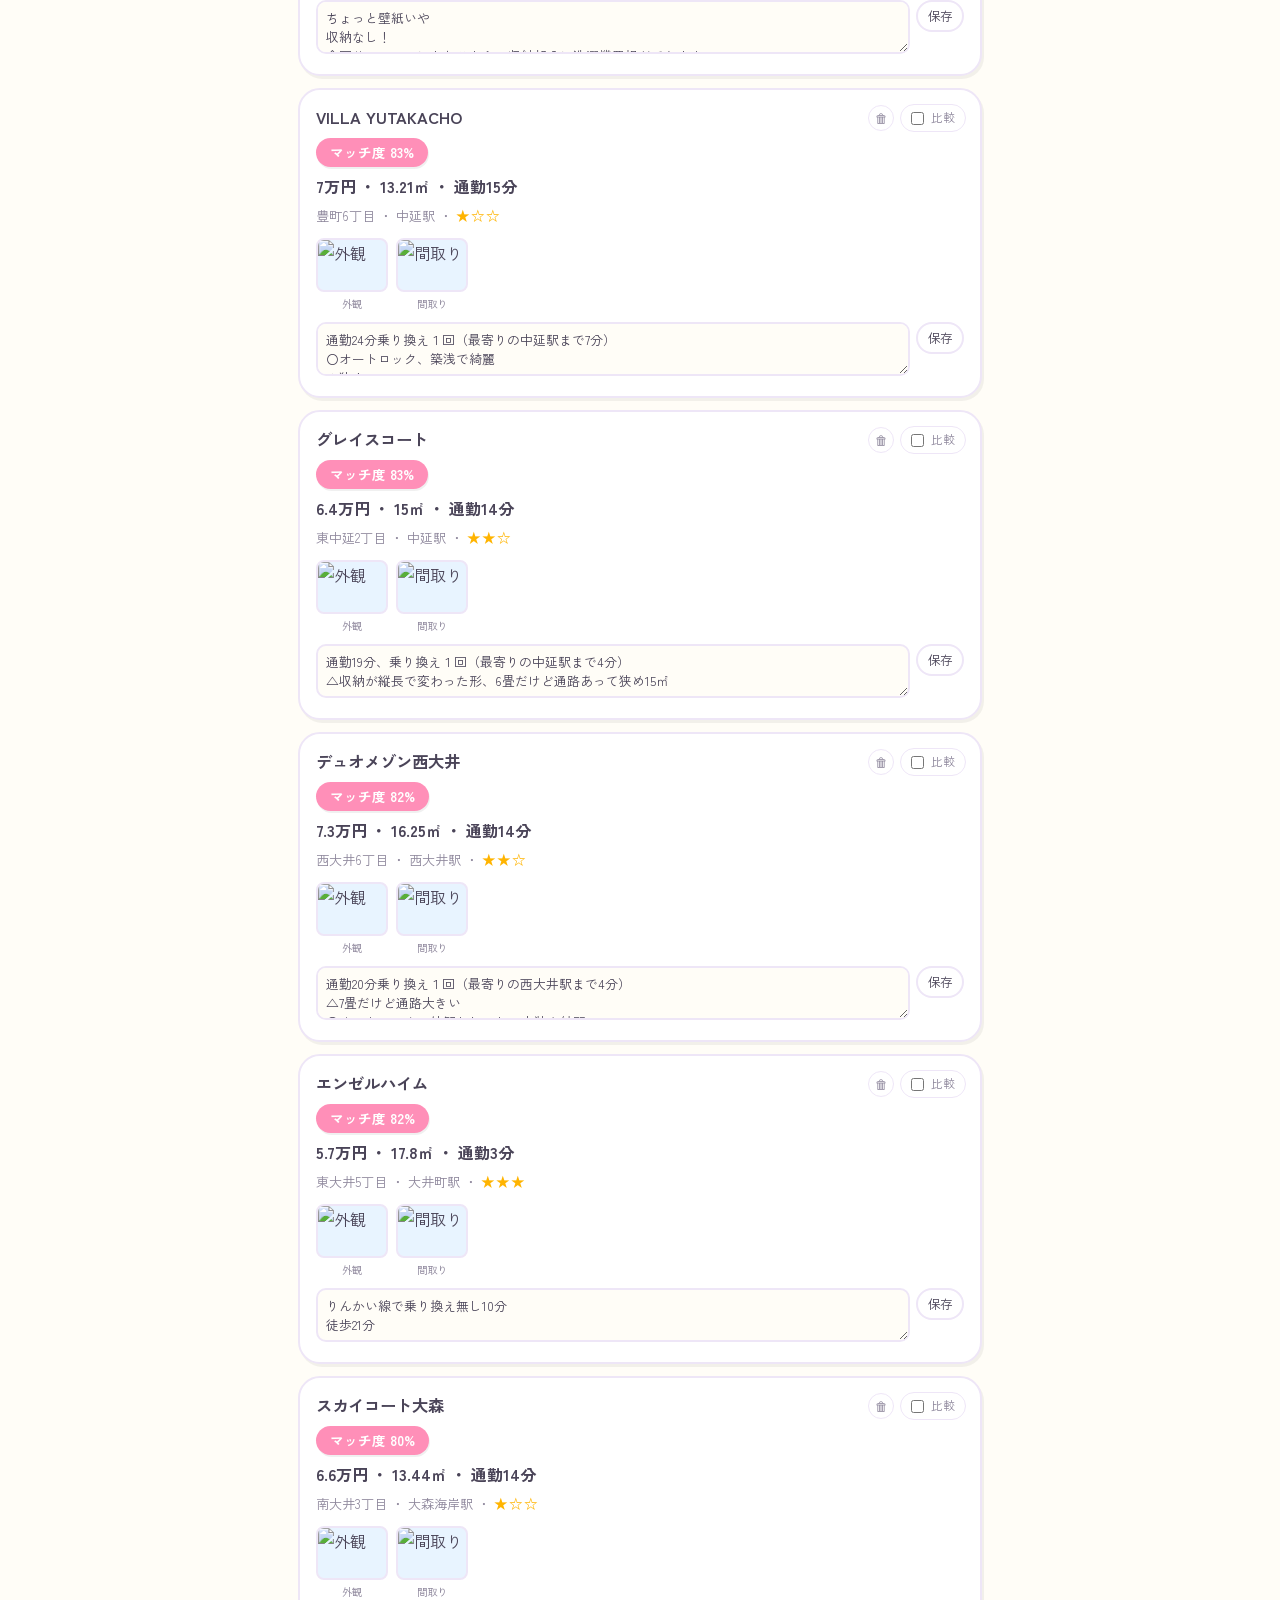
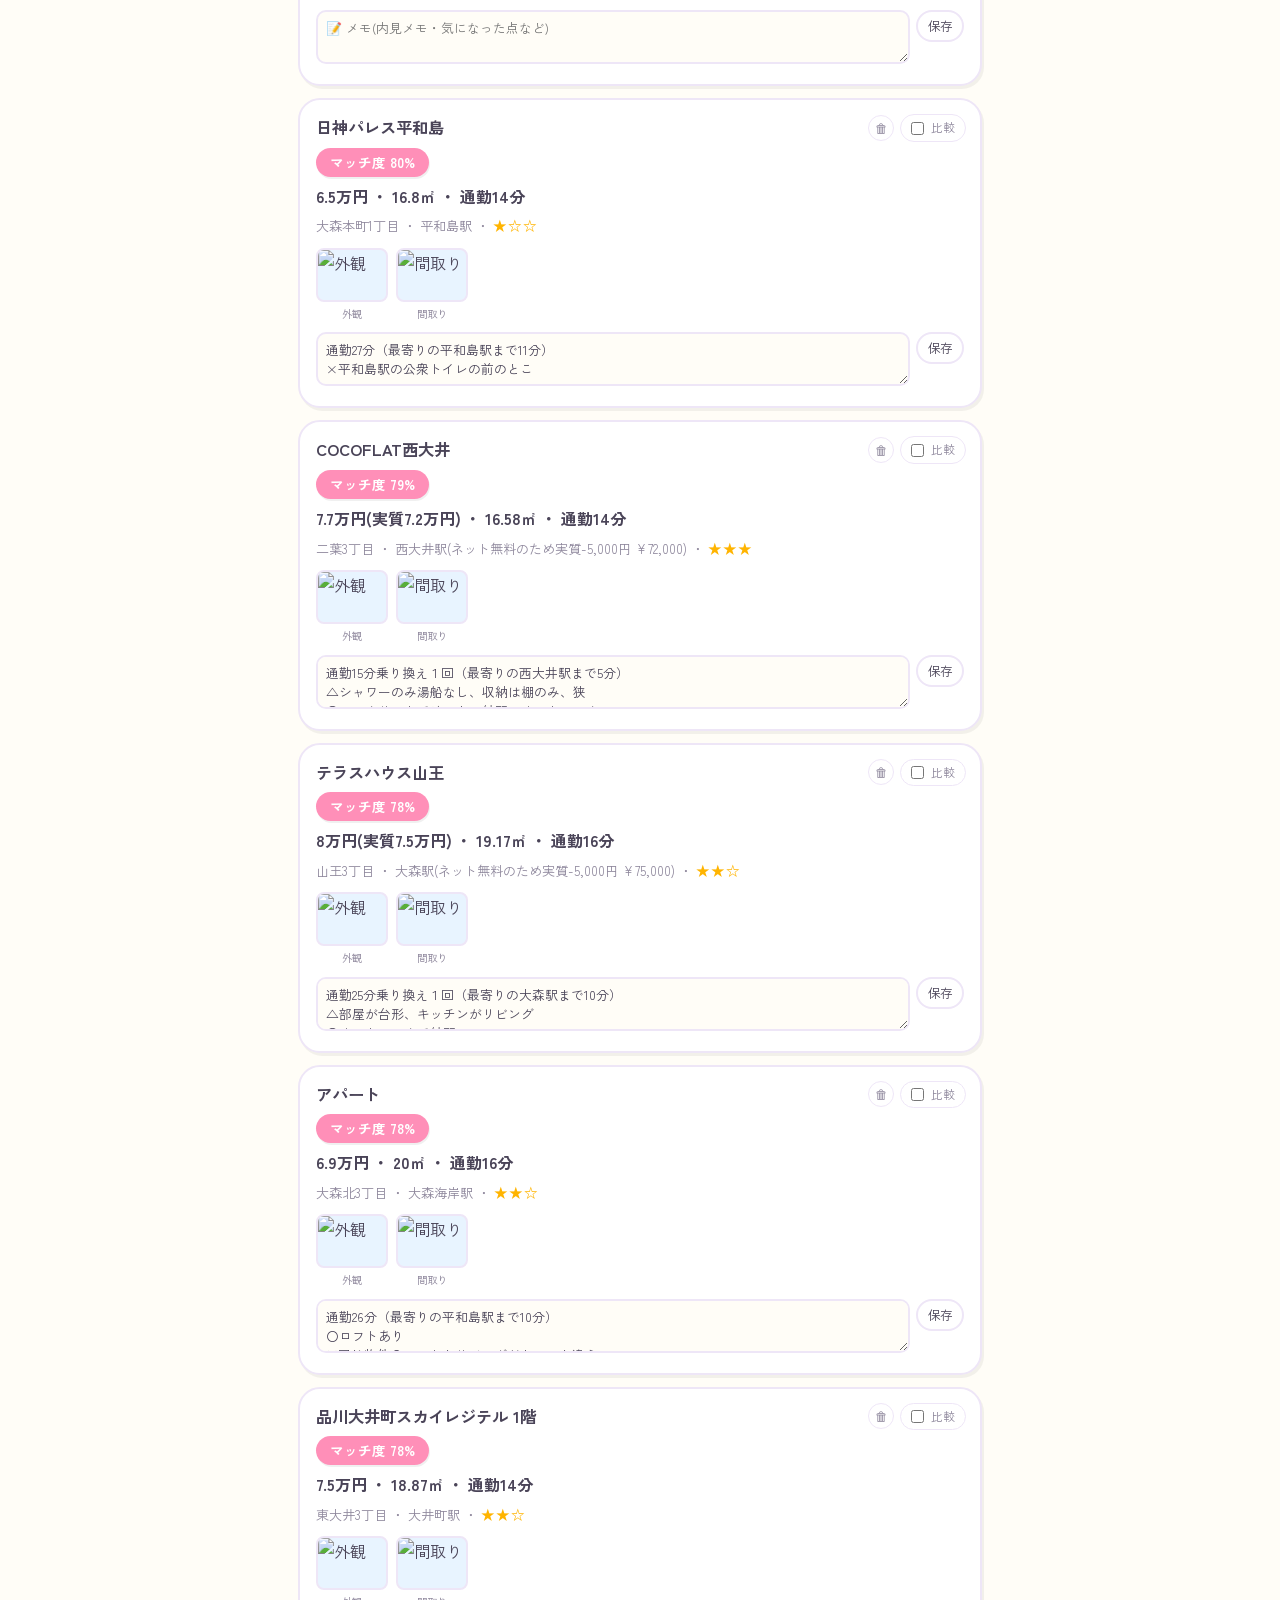
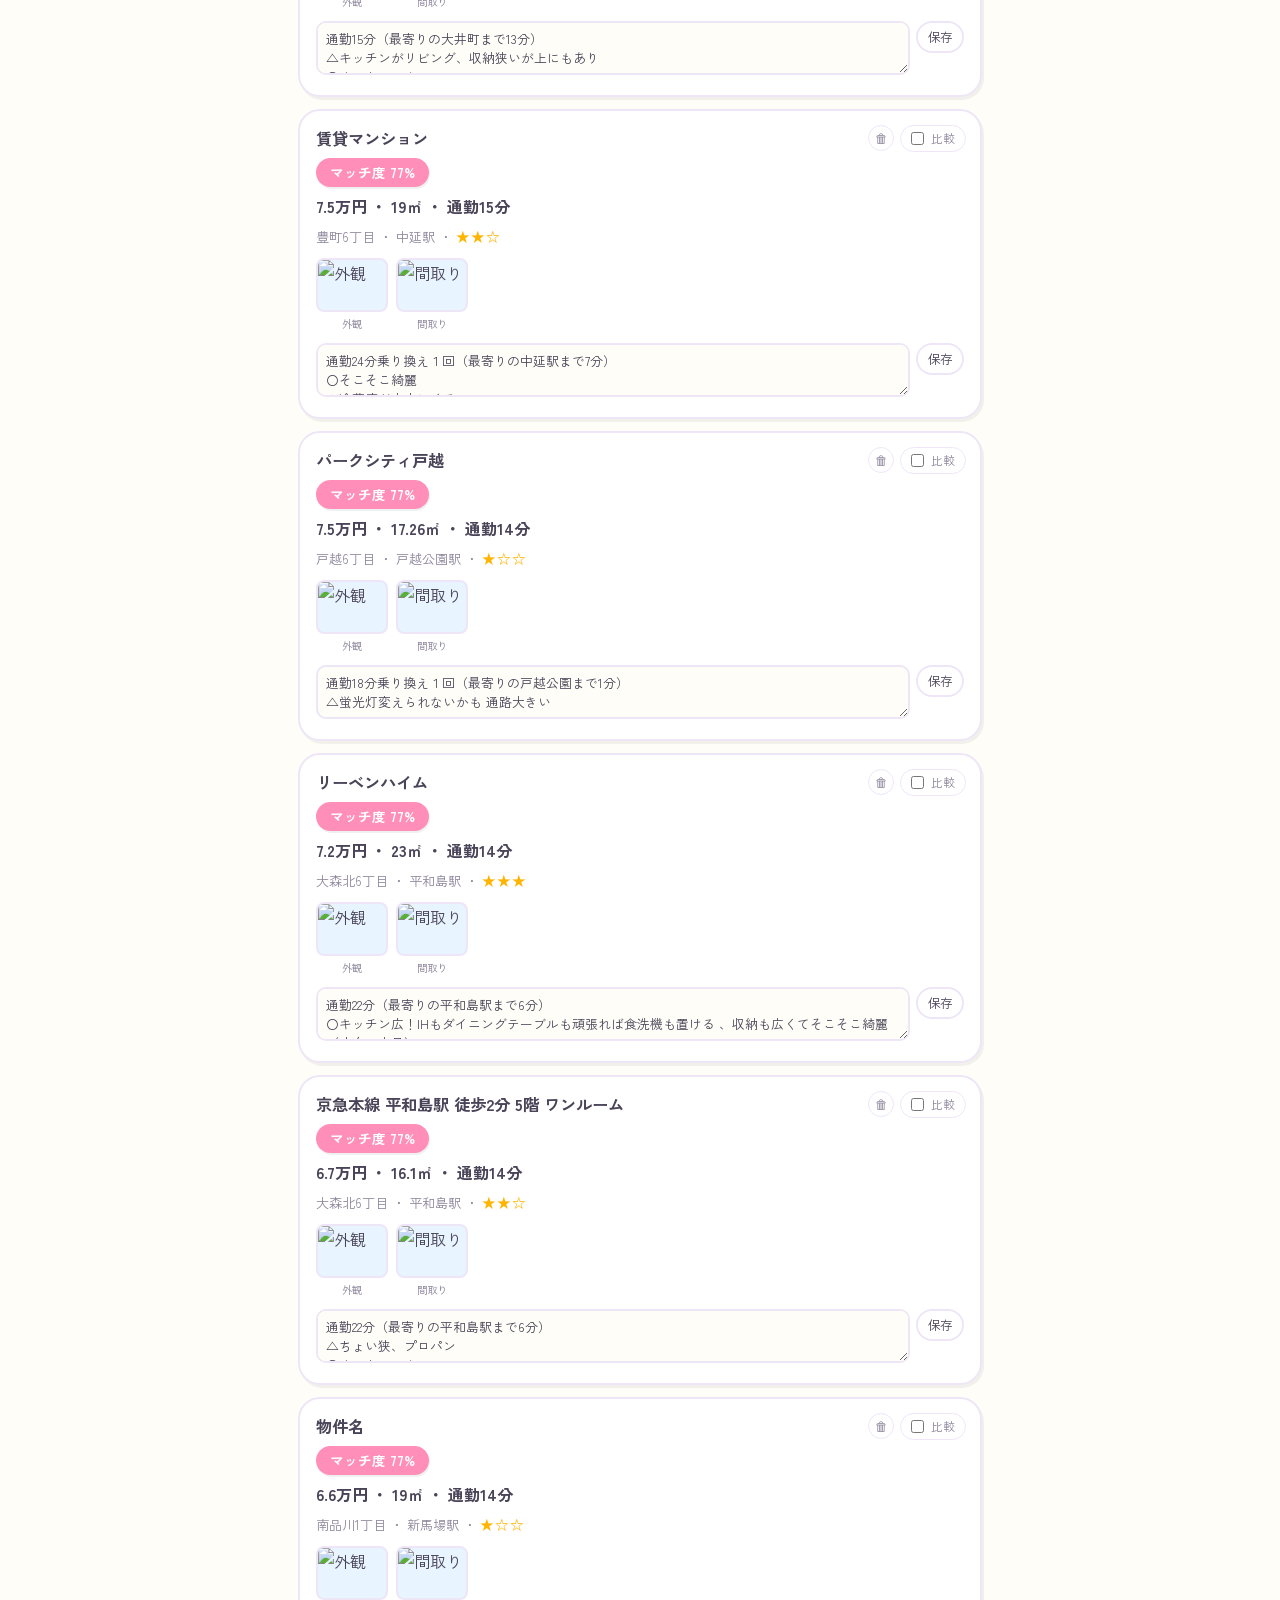
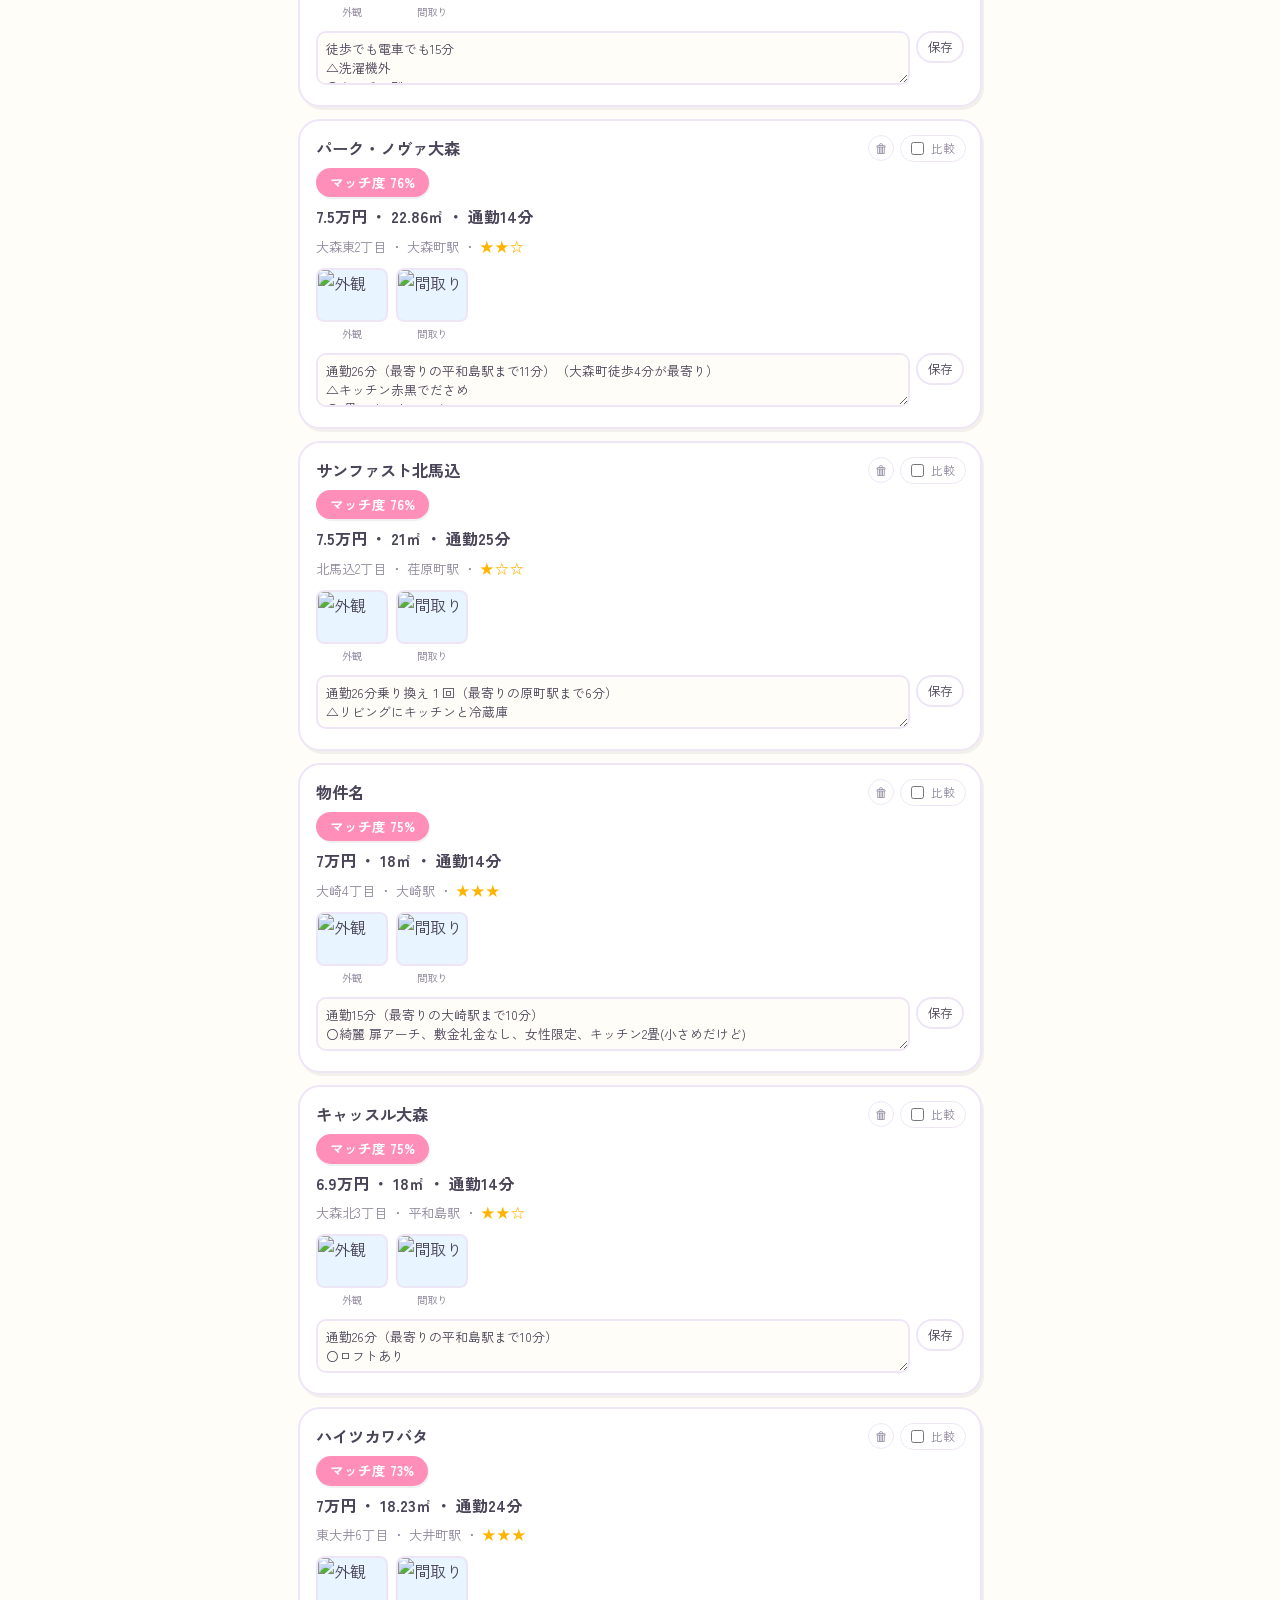
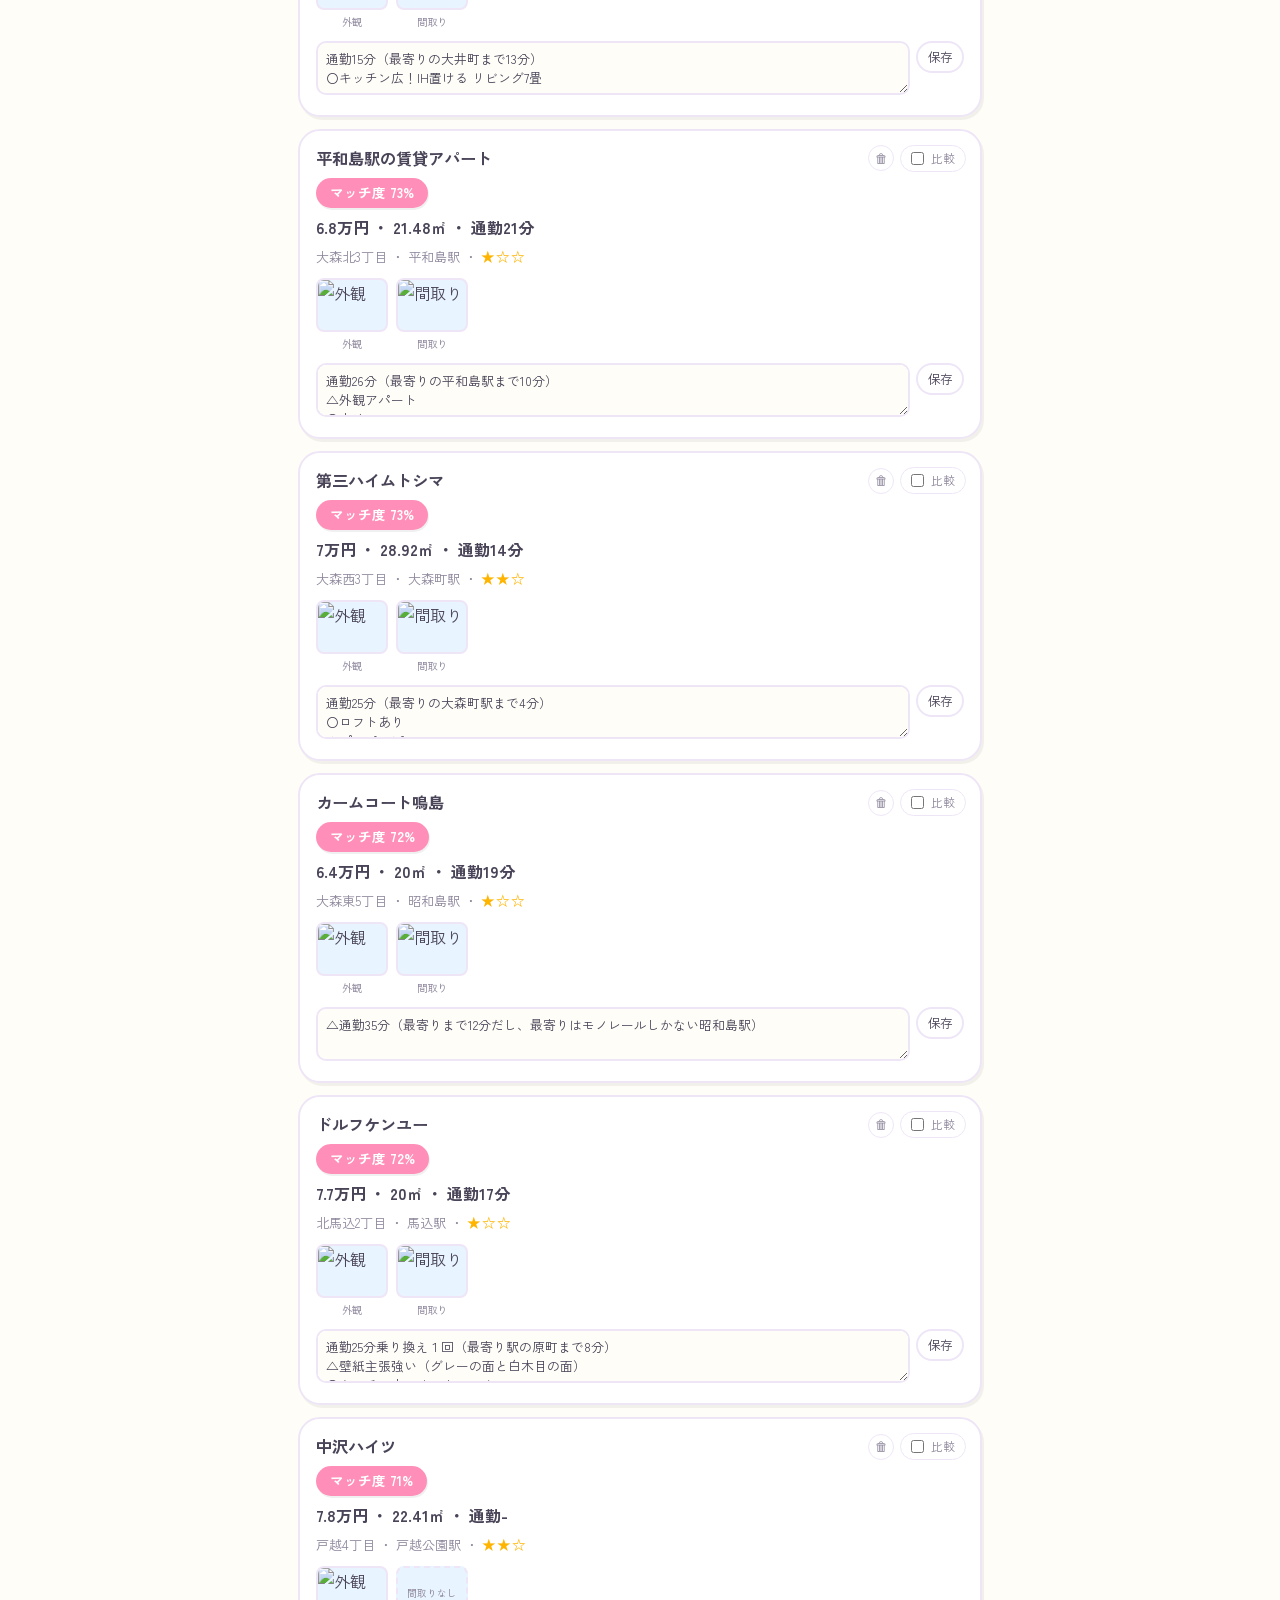
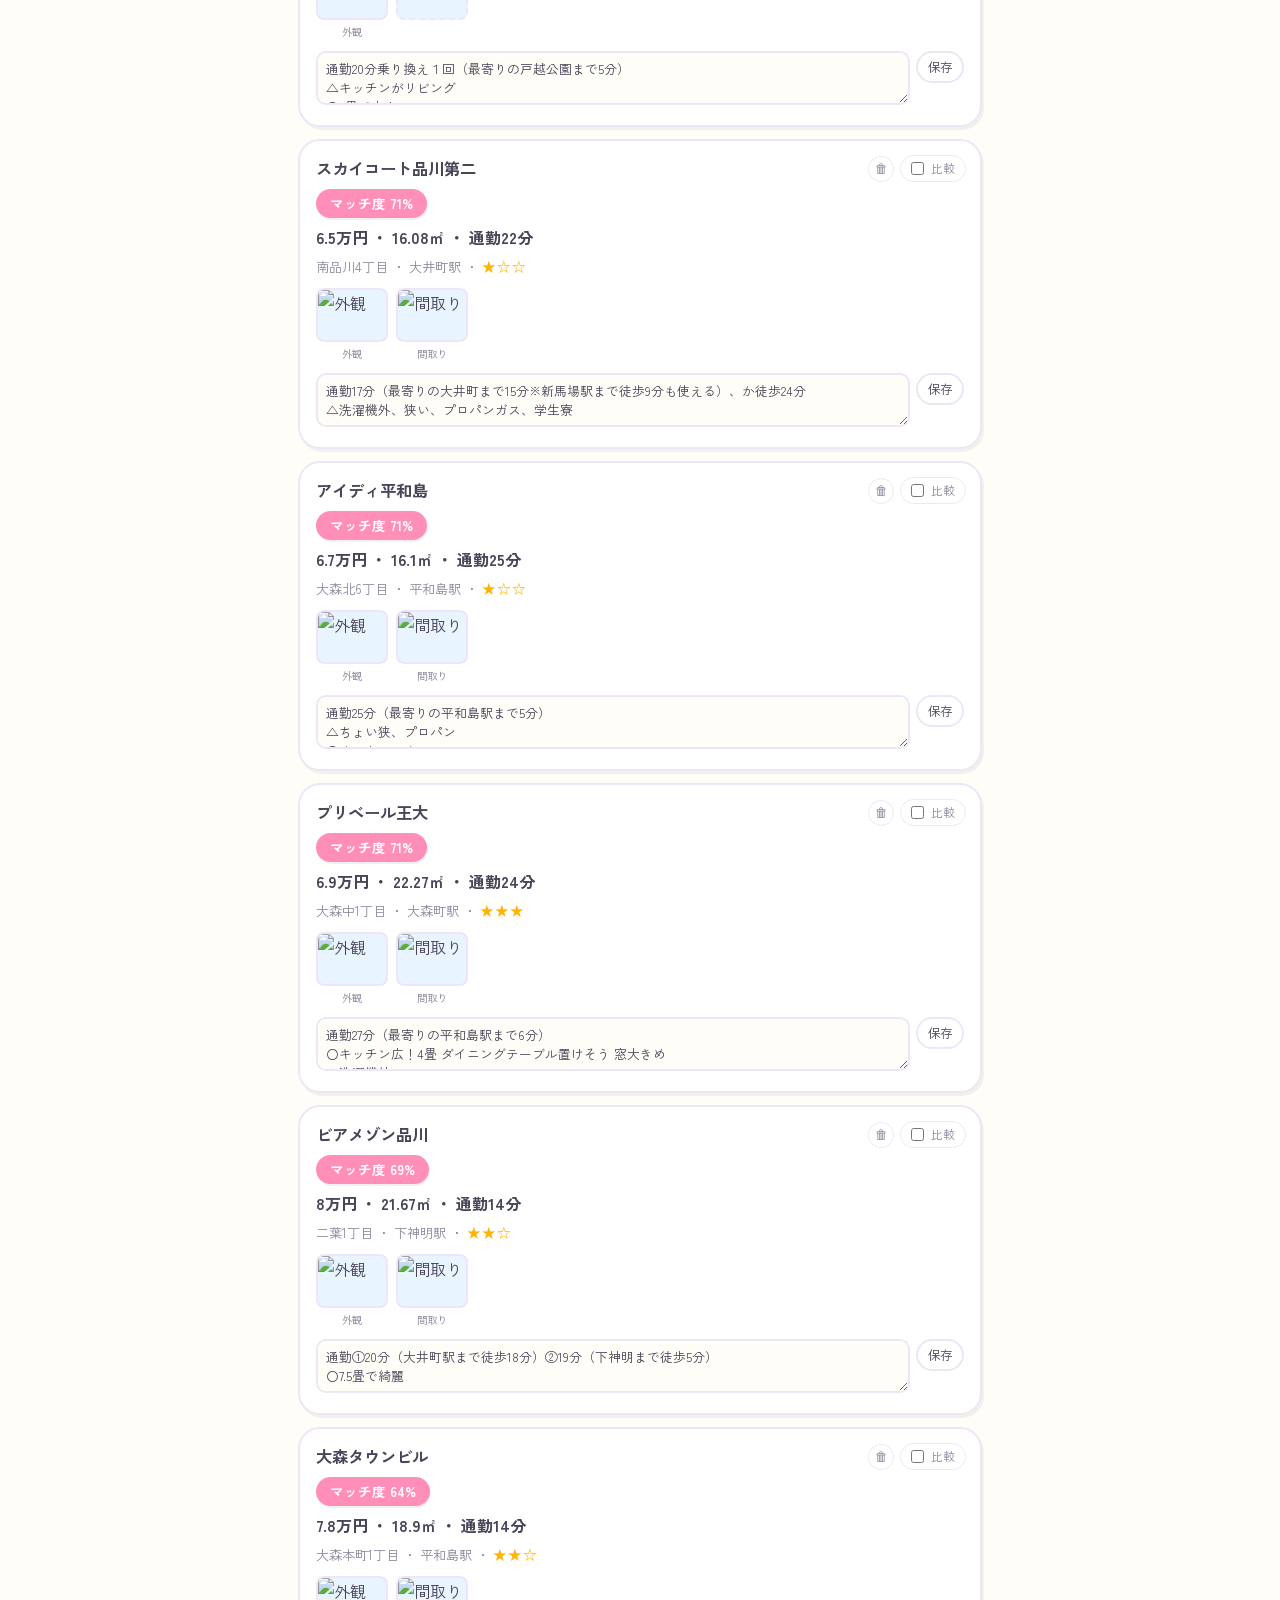
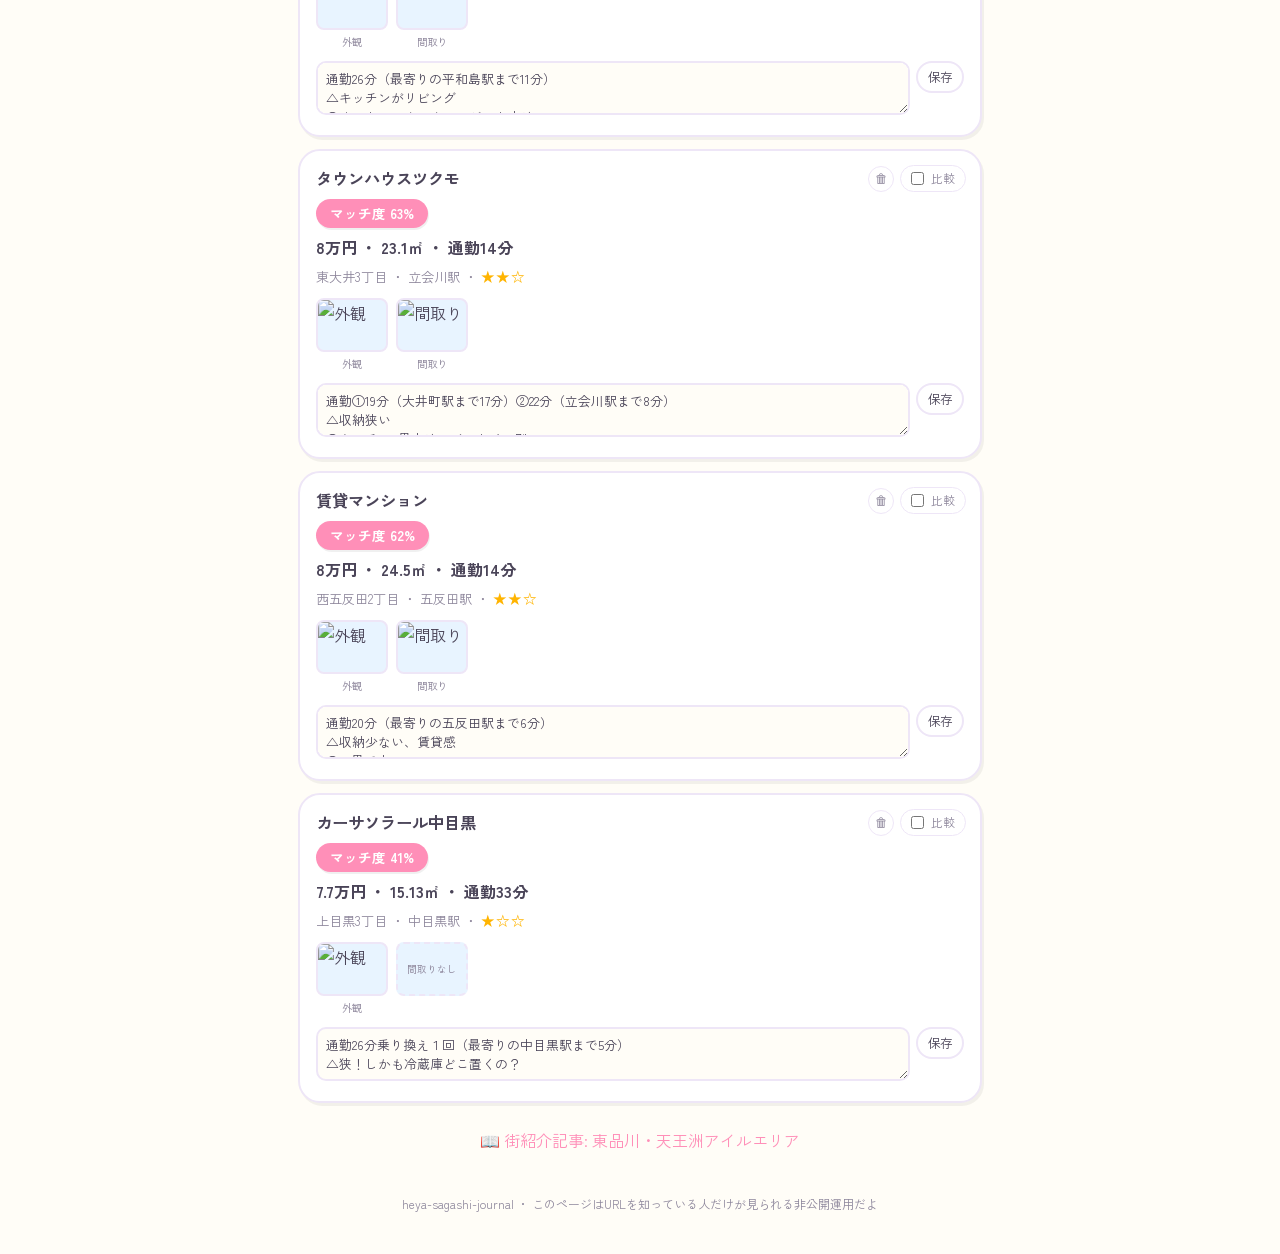
==== commit ced9c902: "フィルターと比較表に最寄り駅を追加 一覧ページのフィルターパネルに「最寄り駅」のプルダウンを追加(登録済み 物件から実際に使われている駅名を動的に集めて選択肢にする)。他のフィルター 項目と同じくlo" ====
--- a/docs/index.html
+++ b/docs/index.html
@@ -77,6 +77,12 @@
         </select>
       </div>
       <div class="filter-group">
+        <span class="filter-group-label">最寄り駅</span>
+        <select id="station-select">
+          <option value="">指定なし</option>
+        </select>
+      </div>
+      <div class="filter-group">
         <span class="filter-group-label">お部屋の条件</span>
         <div class="room-filter-mode" id="room-filter-mode">
           <label><input type="radio" name="room-filter-mode" value="and" checked>すべて満たす(AND)</label>
@@ -128,6 +134,7 @@
   const commuteSelect = document.getElementById("commute-select");
   const rentSelect = document.getElementById("rent-select");
   const starsSelect = document.getElementById("stars-select");
+  const stationSelect = document.getElementById("station-select");
   const roomChecksEl = document.getElementById("room-filter-checks");
   const modeEl = document.getElementById("room-filter-mode");
   const filterPanel = document.querySelector(".filter-panel");
@@ -142,6 +149,17 @@
     '<label><input type="checkbox" class="room-filter-checkbox" value="' + c.key + '">' + c.label + "のみ</label>"
   ).join("");
 
+  // 最寄り駅の選択肢は固定リストではなく、登録済み物件から実際に使われている駅名を集めて作る
+  try {
+    const idx = await loadIndex();
+    const stations = Array.from(new Set((idx.properties || []).map((p) => p.nearestStation).filter(Boolean)))
+      .sort((a, b) => a.localeCompare(b, "ja"));
+    stationSelect.innerHTML = '<option value="">指定なし</option>' +
+      stations.map((s) => '<option value="' + s + '">' + s + "駅</option>").join("");
+  } catch (e) {
+    // 一覧側のrenderPropertyListがどのみちエラー表示するので、ここでは駅選択肢だけ諦める
+  }
+
   // 前回開いたときのフィルター条件を復元(端末内のみ・localStorage)
   const saved = loadSavedListFilters();
   if (saved.sort) sortSelect.value = saved.sort;
@@ -150,6 +168,7 @@
   if (saved.maxCommuteMinutes) commuteSelect.value = String(saved.maxCommuteMinutes);
   if (saved.maxRent) rentSelect.value = String(saved.maxRent);
   if (saved.minStars) starsSelect.value = String(saved.minStars);
+  if (saved.station) stationSelect.value = saved.station;
   if (saved.roomFilterMode === "or") {
     const orRadio = modeEl.querySelector('input[value="or"]');
     if (orRadio) orRadio.checked = true;
@@ -159,7 +178,7 @@
       cb.checked = saved.roomFilters.indexOf(cb.value) !== -1;
     });
   }
-  if (filterPanel && (saved.maxWalkMinutes || saved.maxCommuteMinutes || saved.maxRent || saved.minStars || (saved.roomFilters && saved.roomFilters.length))) {
+  if (filterPanel && (saved.maxWalkMinutes || saved.maxCommuteMinutes || saved.maxRent || saved.minStars || saved.station || (saved.roomFilters && saved.roomFilters.length))) {
     filterPanel.open = true;
   }
 
@@ -176,6 +195,7 @@
       maxCommuteMinutes: commuteSelect.value ? Number(commuteSelect.value) : null,
       maxRent: rentSelect.value ? Number(rentSelect.value) : null,
       minStars: starsSelect.value ? Number(starsSelect.value) : null,
+      station: stationSelect.value || null,
       roomFilters: Array.from(document.querySelectorAll(".room-filter-checkbox:checked")).map((cb) => cb.value),
       roomFilterMode: currentRoomFilterMode()
     };
@@ -189,7 +209,7 @@
       sortKey, sortDir, keyword: state.keyword, includeArchived: showArchivedCheckbox.checked,
       roomFilters: state.roomFilters, roomFilterMode: state.roomFilterMode,
       maxWalkMinutes: state.maxWalkMinutes, maxCommuteMinutes: state.maxCommuteMinutes, maxRent: state.maxRent,
-      minStars: state.minStars
+      minStars: state.minStars, station: state.station
     });
   }
 
@@ -200,6 +220,7 @@
     commuteSelect.value = state.maxCommuteMinutes ? String(state.maxCommuteMinutes) : "";
     rentSelect.value = state.maxRent ? String(state.maxRent) : "";
     starsSelect.value = state.minStars ? String(state.minStars) : "";
+    stationSelect.value = state.station || "";
     document.querySelectorAll(".room-filter-checkbox").forEach((cb) => {
       cb.checked = (state.roomFilters || []).indexOf(cb.value) !== -1;
     });
@@ -254,6 +275,7 @@
   commuteSelect.addEventListener("change", refresh);
   rentSelect.addEventListener("change", refresh);
   starsSelect.addEventListener("change", refresh);
+  stationSelect.addEventListener("change", refresh);
   roomChecksEl.addEventListener("change", refresh);
   modeEl.addEventListener("change", refresh);
   resetBtn.addEventListener("click", () => {
@@ -262,6 +284,7 @@
     commuteSelect.value = "";
     rentSelect.value = "";
     starsSelect.value = "";
+    stationSelect.value = "";
     document.querySelectorAll(".room-filter-checkbox").forEach((cb) => { cb.checked = false; });
     modeEl.querySelector('input[value="and"]').checked = true;
     refresh();
--- a/docs/style.css
+++ b/docs/style.css
@@ -631,13 +631,58 @@
 .compare-table-wrap { overflow-x: auto; margin: 16px 0; }
 .compare-table { border-collapse: collapse; font-size: 0.82rem; width: 100%; }
 .compare-table th, .compare-table td { border: 1px solid var(--border); padding: 8px 10px; text-align: center; white-space: nowrap; }
-.compare-table th.row-label { text-align: left; background: var(--blue-light); position: sticky; left: 0; }
+.compare-table th.row-label {
+  text-align: left;
+  background: var(--blue-light);
+  position: sticky;
+  left: 0;
+  font-size: 0.68rem;
+  font-weight: normal;
+  white-space: normal;
+  max-width: 64px;
+  line-height: 1.3;
+}
 .compare-table td.yes { background: var(--good-bg); color: var(--good); font-weight: bold; }
 .compare-table td.no { background: var(--no-bg); color: var(--no-fg); }
 .compare-table td.best { outline: 2px solid var(--star); outline-offset: -2px; }
 .compare-table td.wrap-cell { white-space: normal; text-align: left; font-size: 0.78rem; max-width: 200px; }
 .compare-thumb { width: 96px; height: 64px; object-fit: cover; border-radius: 8px; display: block; margin: 0 auto; }
 
+/* 比較ページ上部の並び替え・件数表示 */
+.compare-controls {
+  display: flex;
+  align-items: center;
+  justify-content: space-between;
+  gap: 10px;
+  margin: 0 0 16px;
+  flex-wrap: wrap;
+}
+.compare-count { font-size: 0.85rem; color: var(--sub); }
+.compare-controls select {
+  font-family: inherit;
+  font-size: 0.85rem;
+  padding: 5px 10px;
+  border-radius: 999px;
+  border: 2px solid var(--border);
+  background: #fff;
+  color: var(--ink);
+}
+
+/* 比較表の「物件名」セルにある、この物件を比較から外すボタン */
+.compare-remove-btn {
+  display: block;
+  margin: 0 auto 4px;
+  font-family: inherit;
+  font-size: 0.68rem;
+  padding: 2px 8px;
+  border-radius: 999px;
+  border: 2px solid var(--border);
+  background: #fff;
+  color: var(--sub);
+  cursor: pointer;
+}
+.compare-remove-btn:hover { color: var(--pink); border-color: var(--pink); }
+
 .back-link { display: inline-block; margin: 16px 0 4px; }
 
 .article-body { font-size: 0.95rem; }
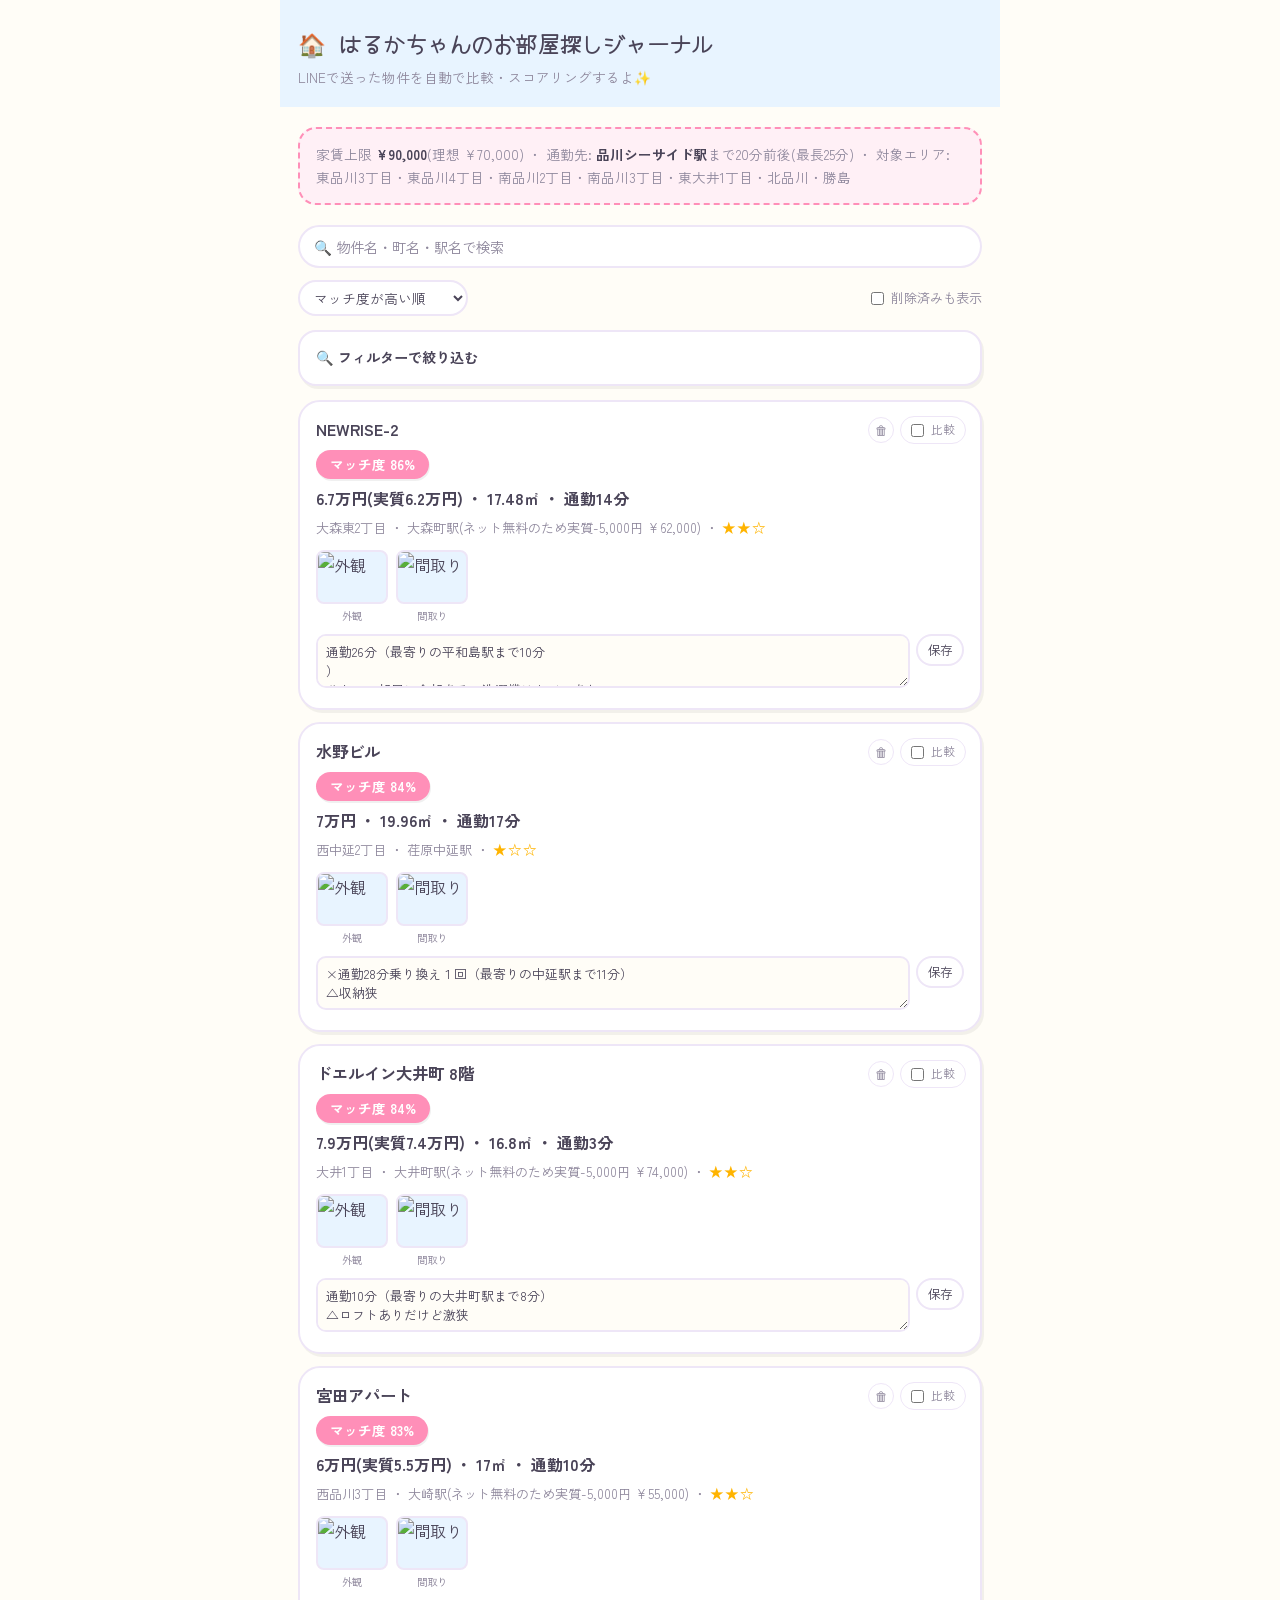
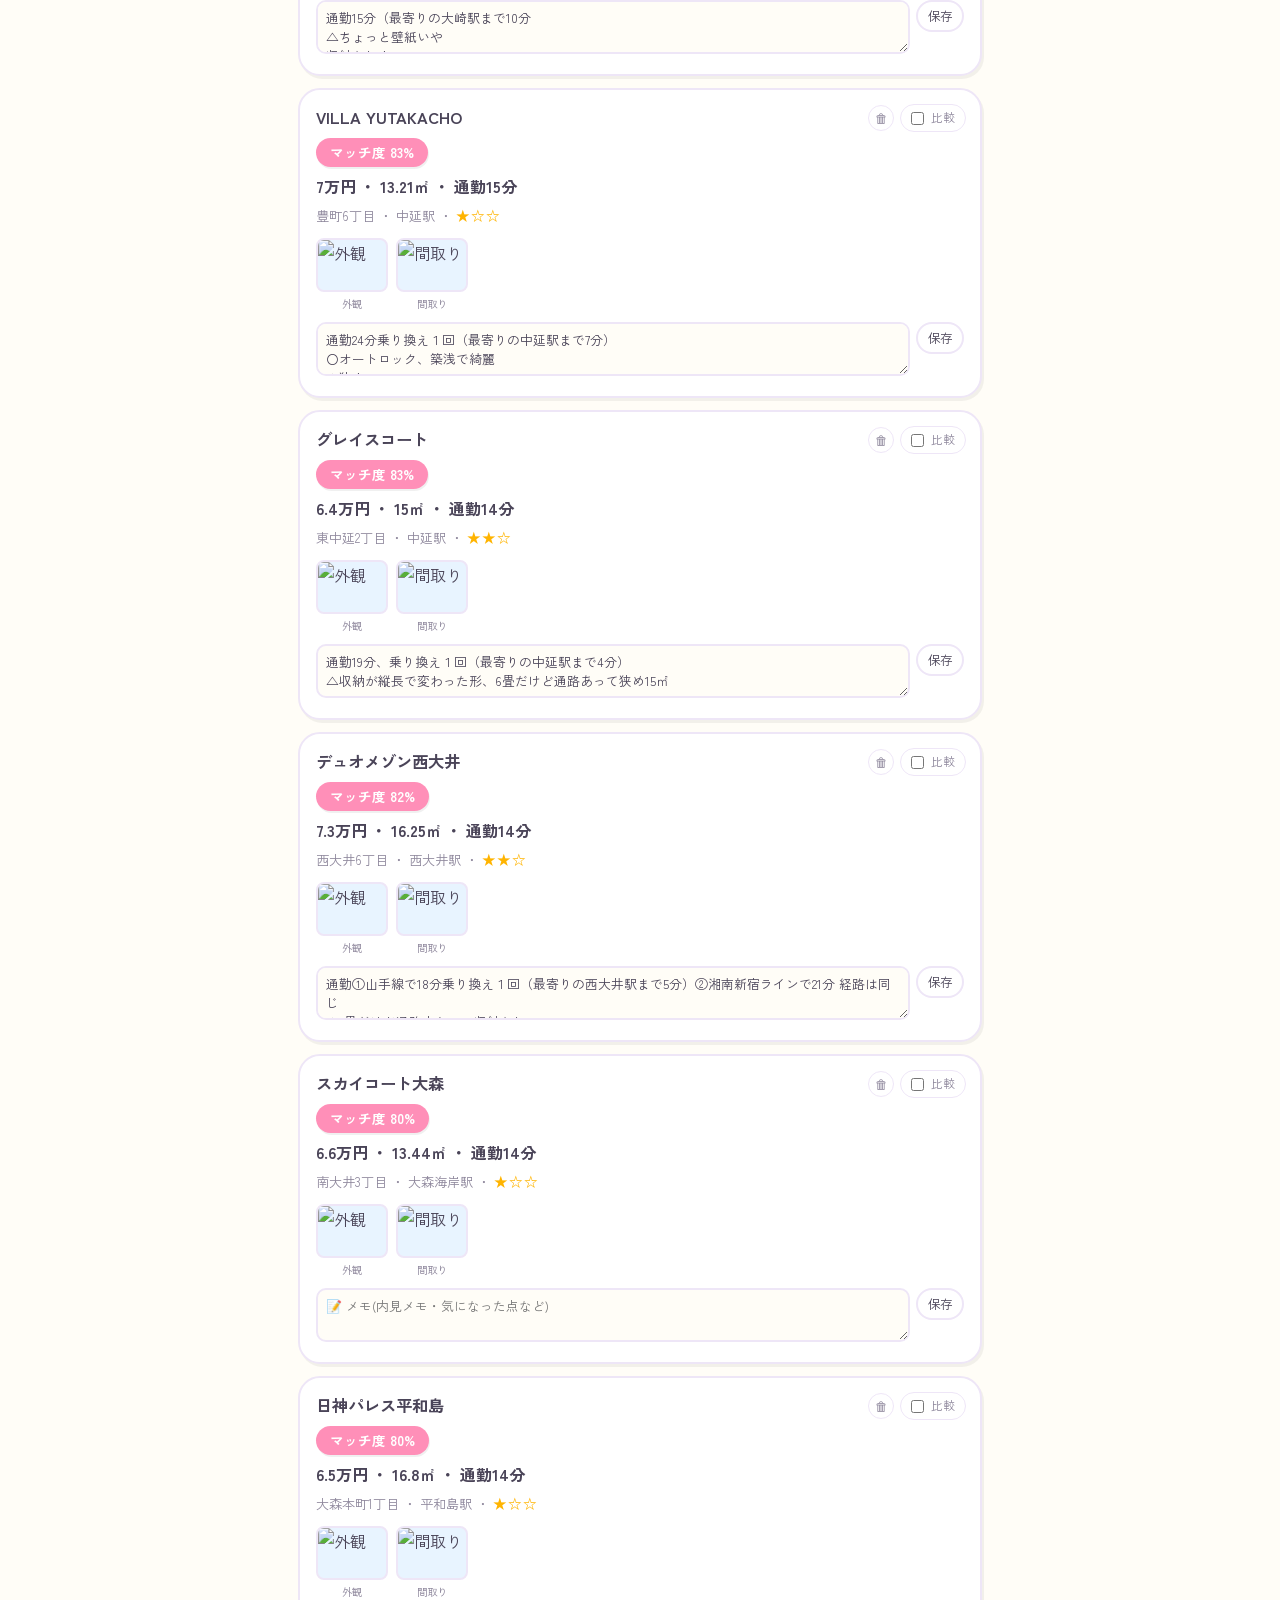
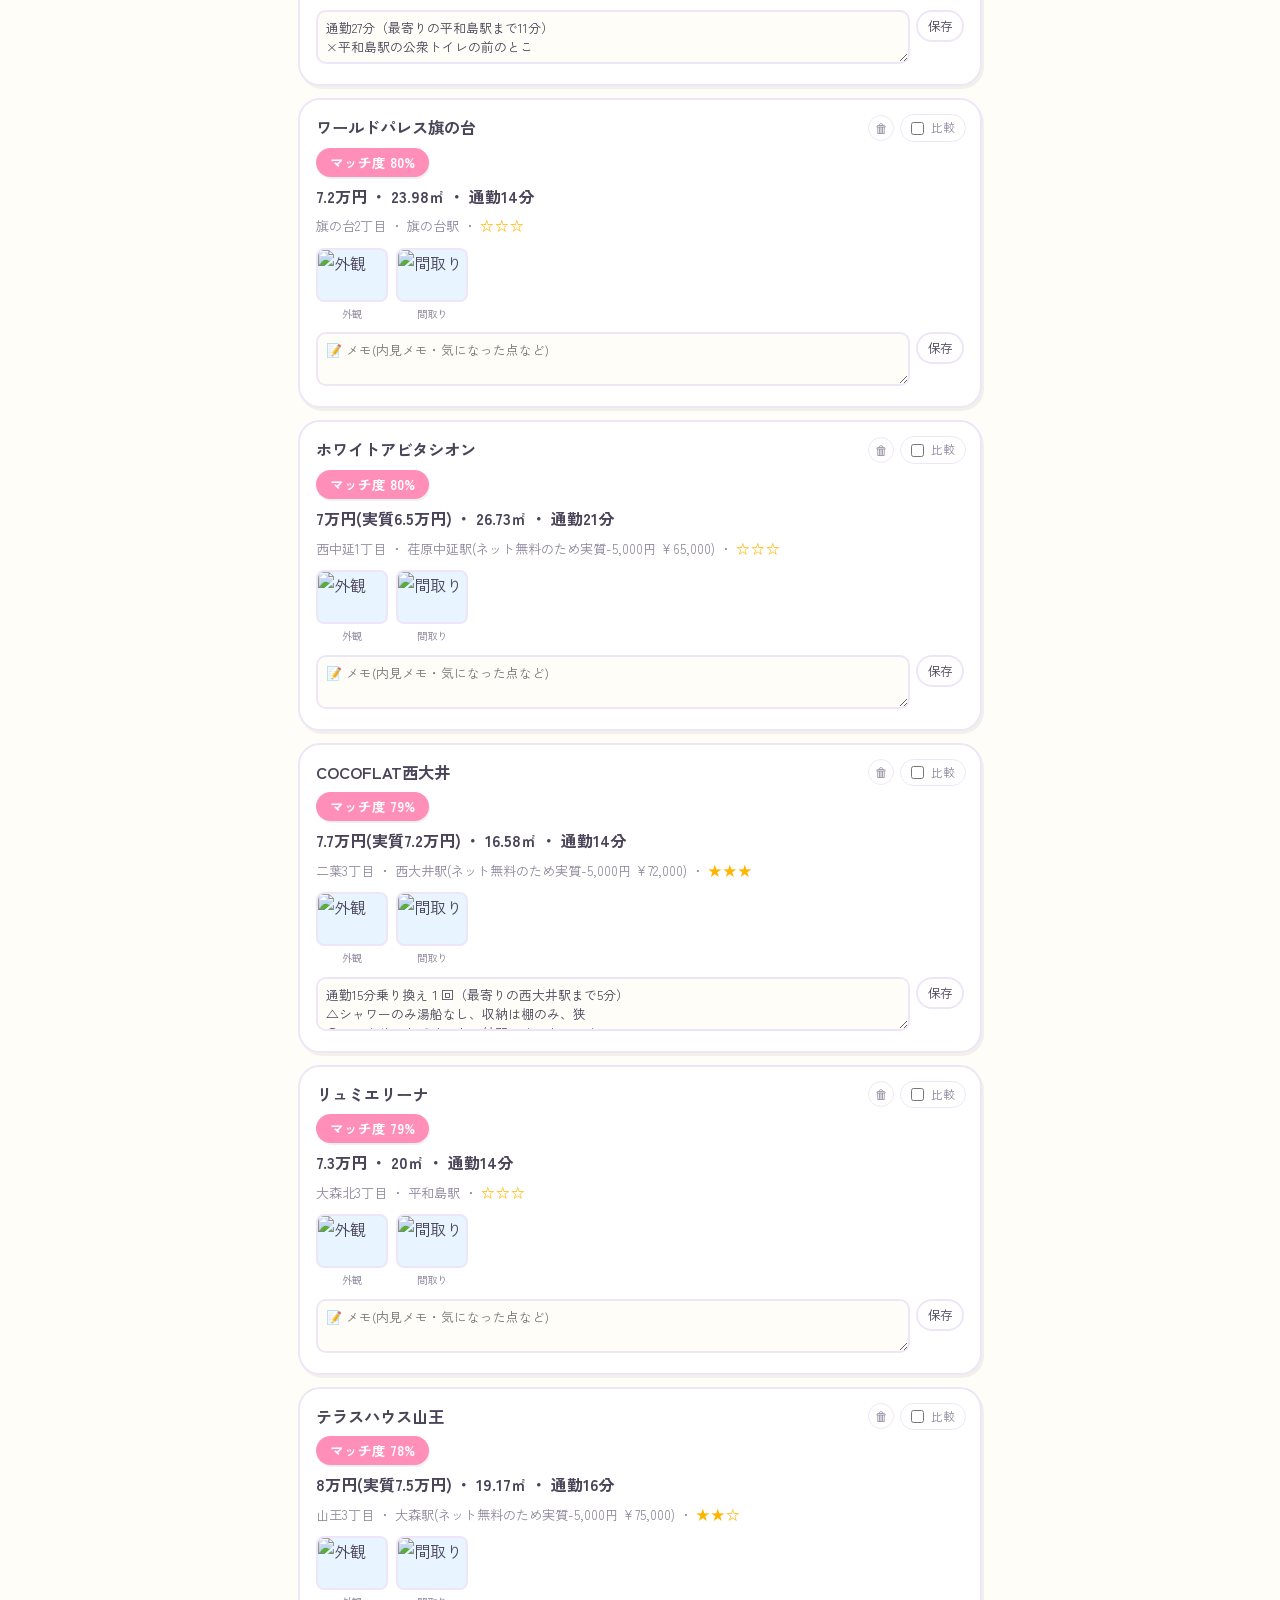
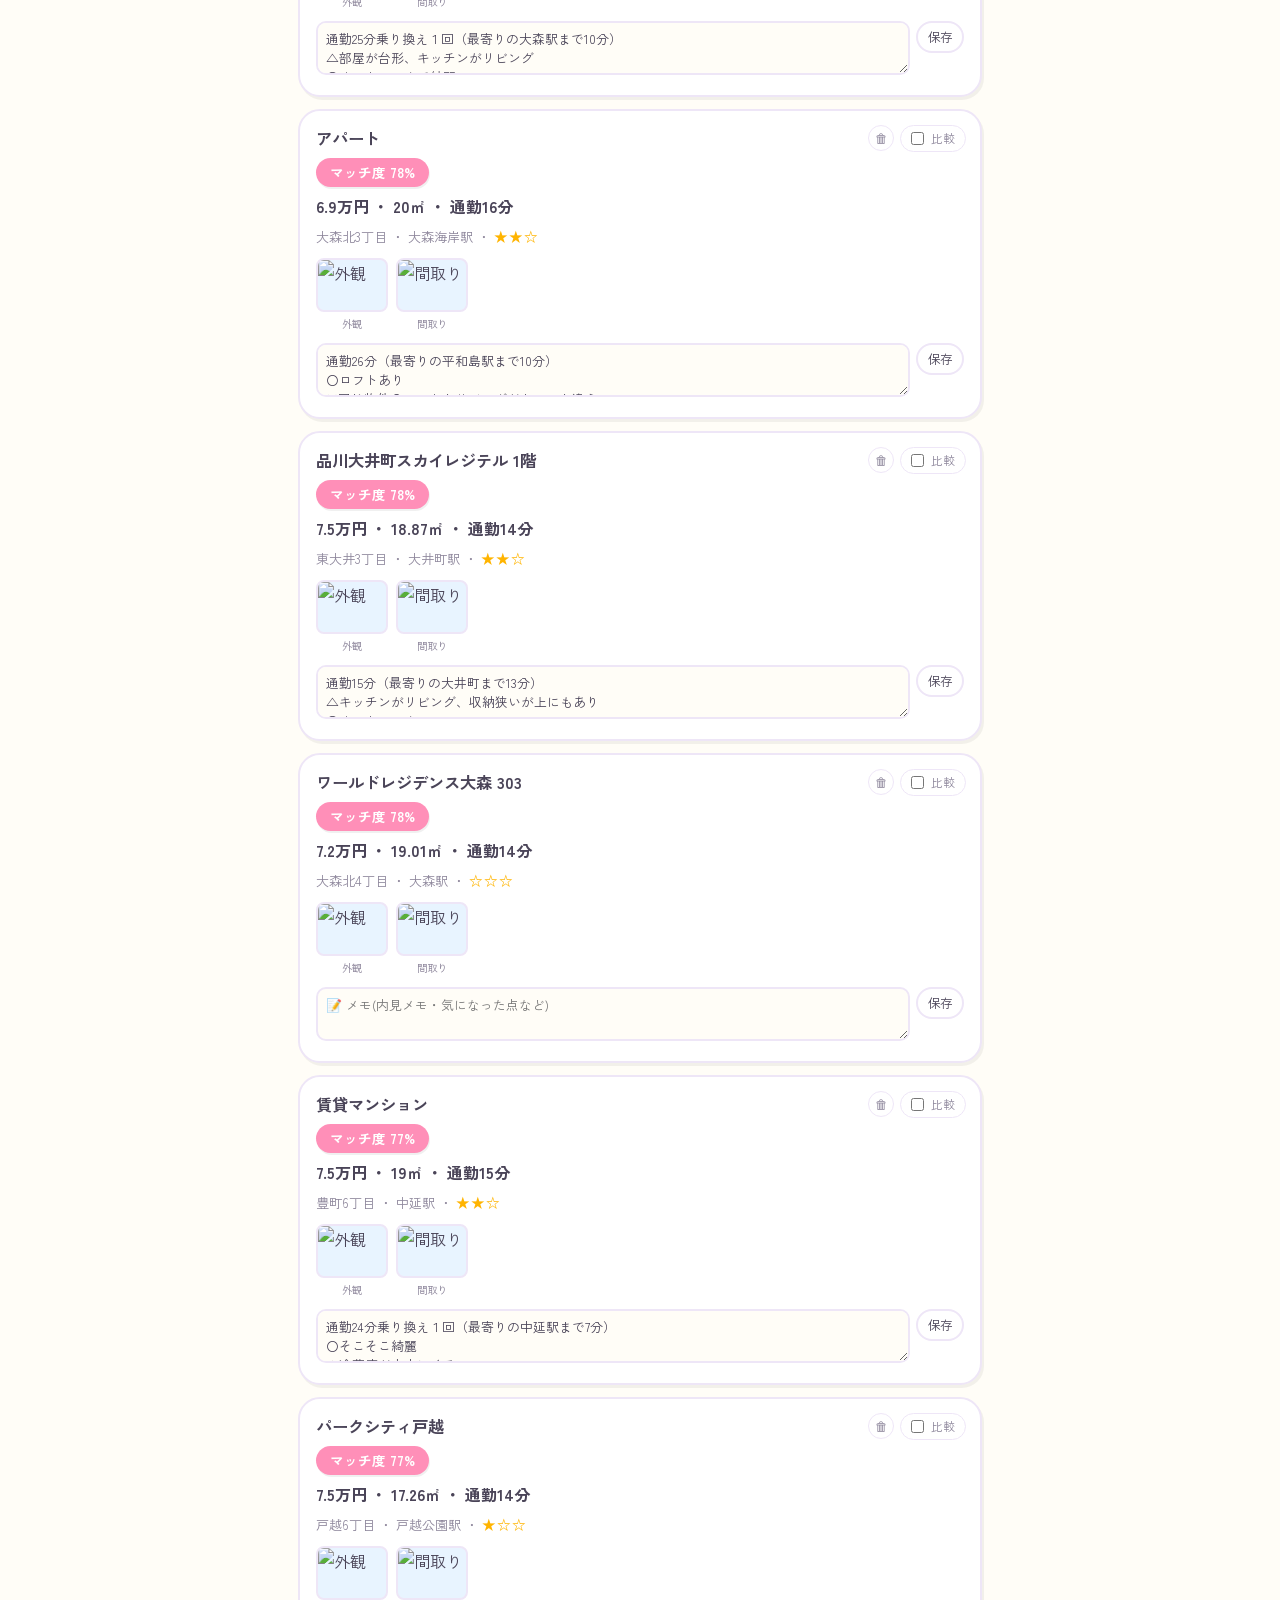
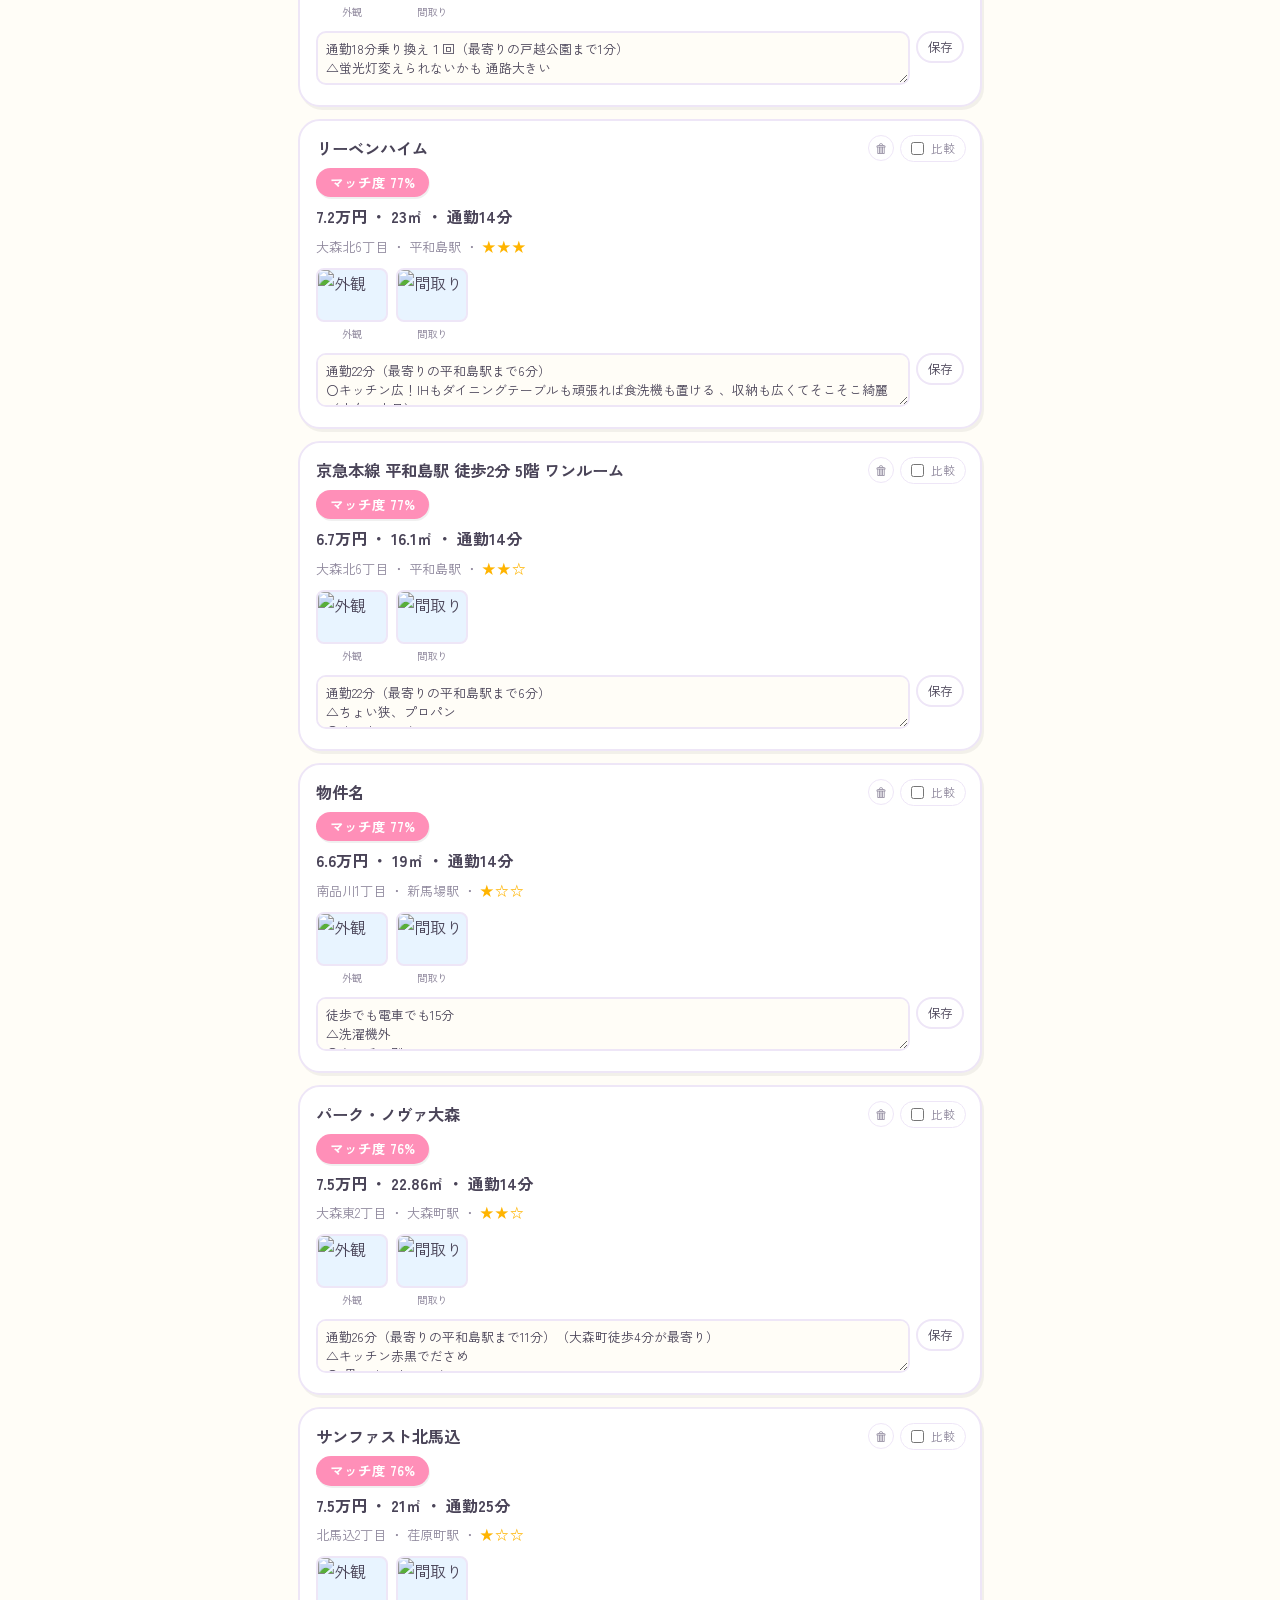
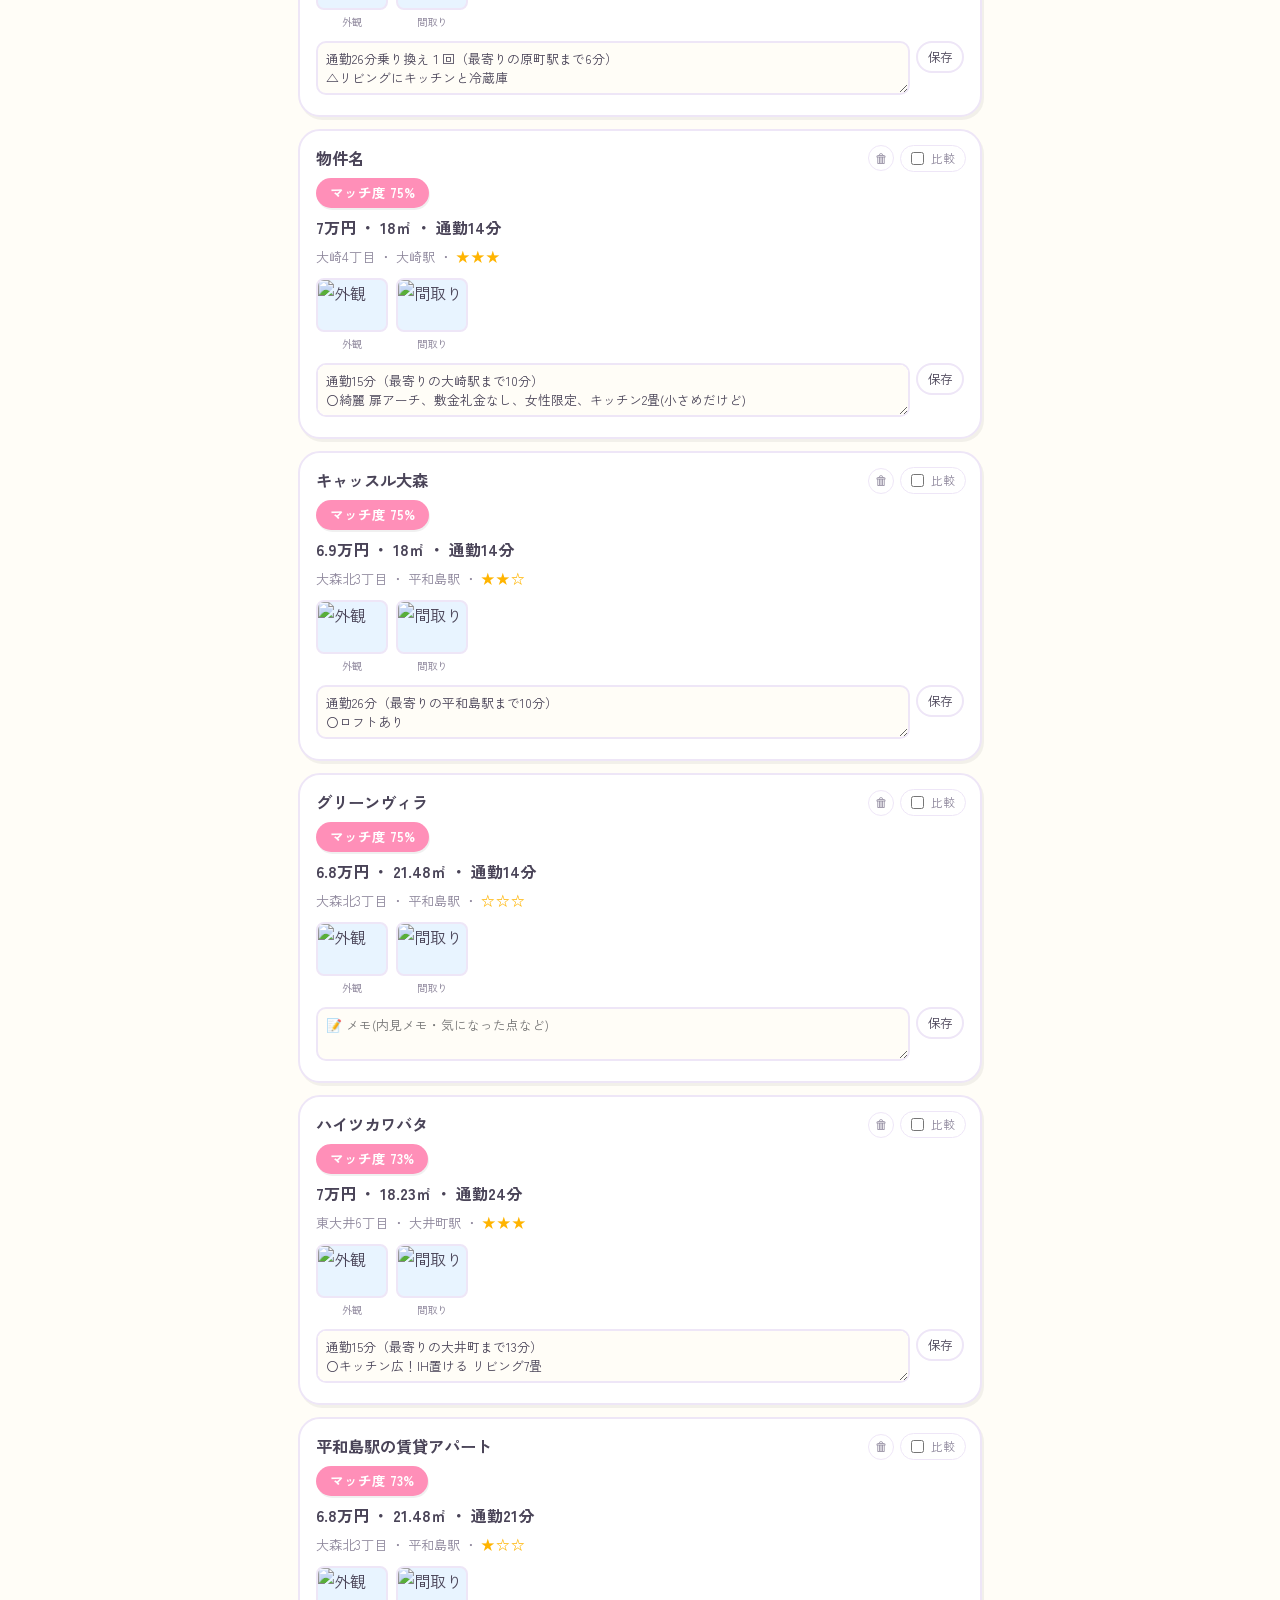
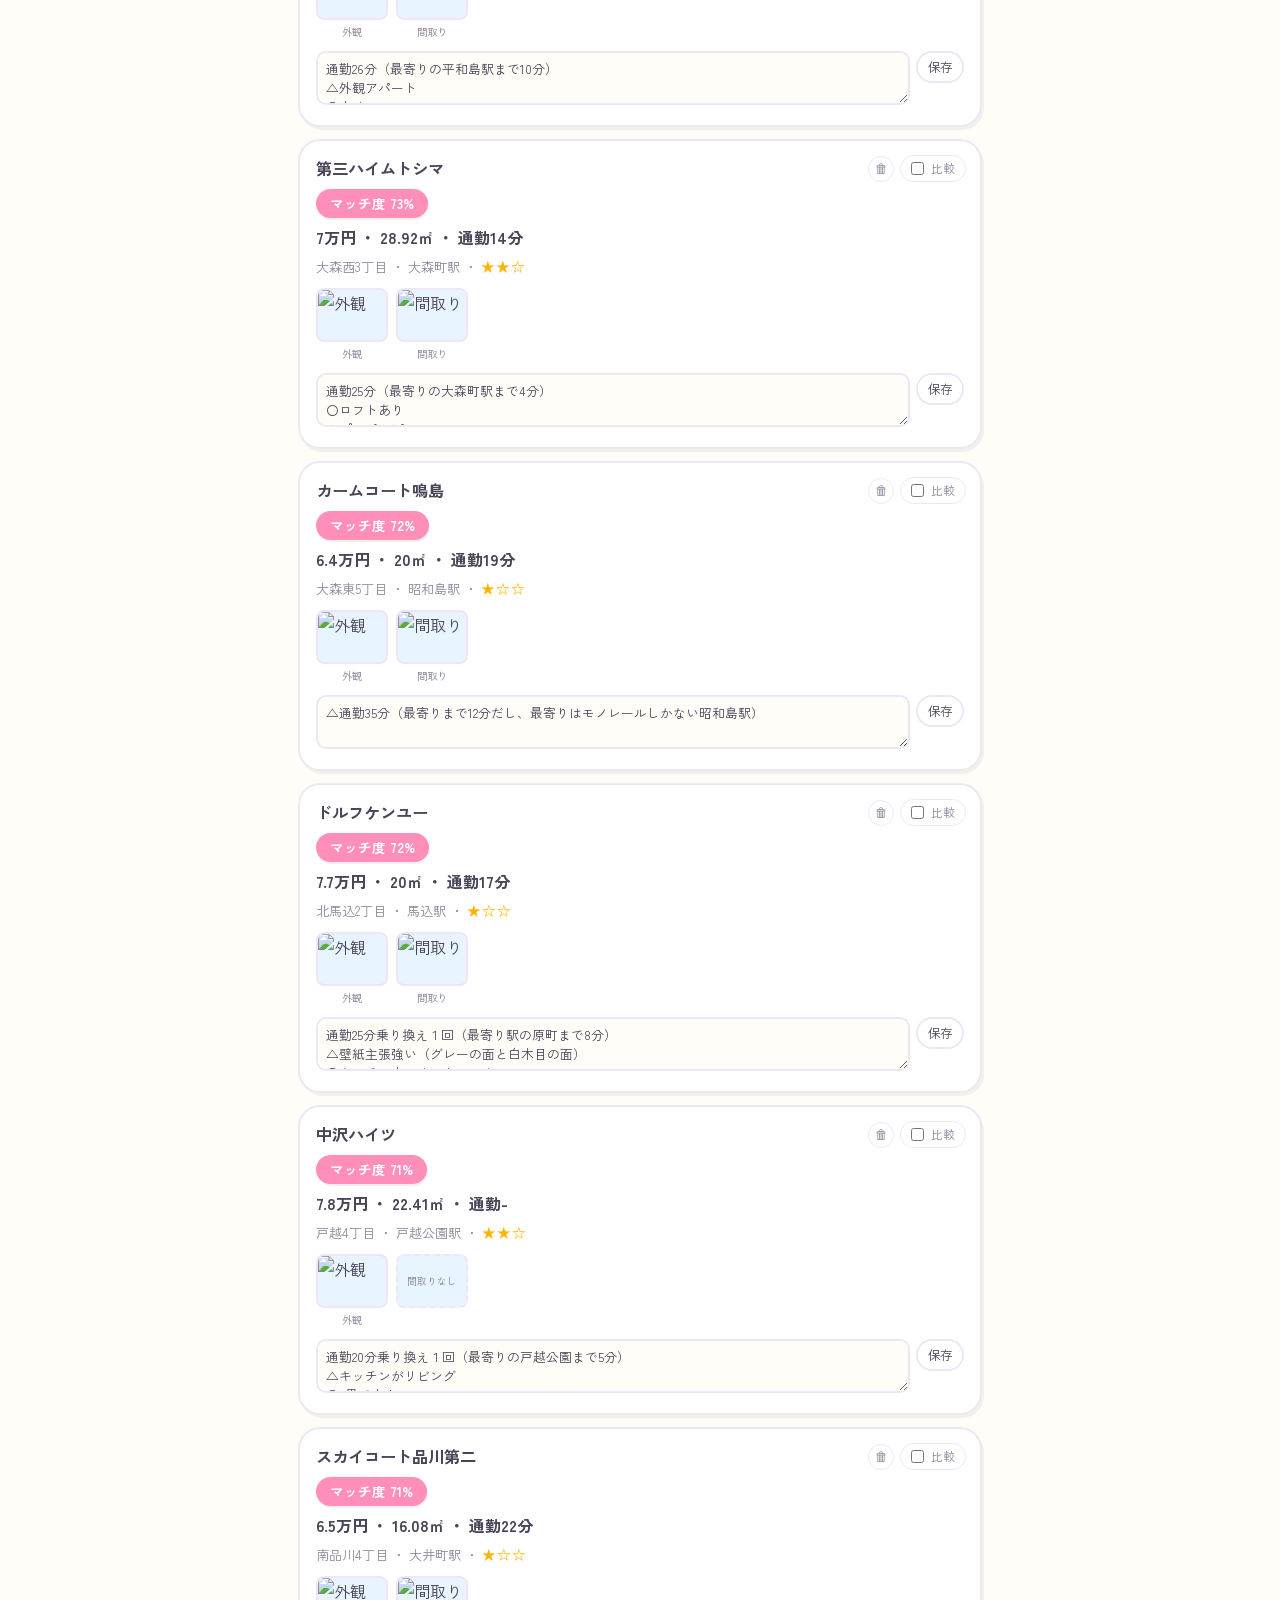
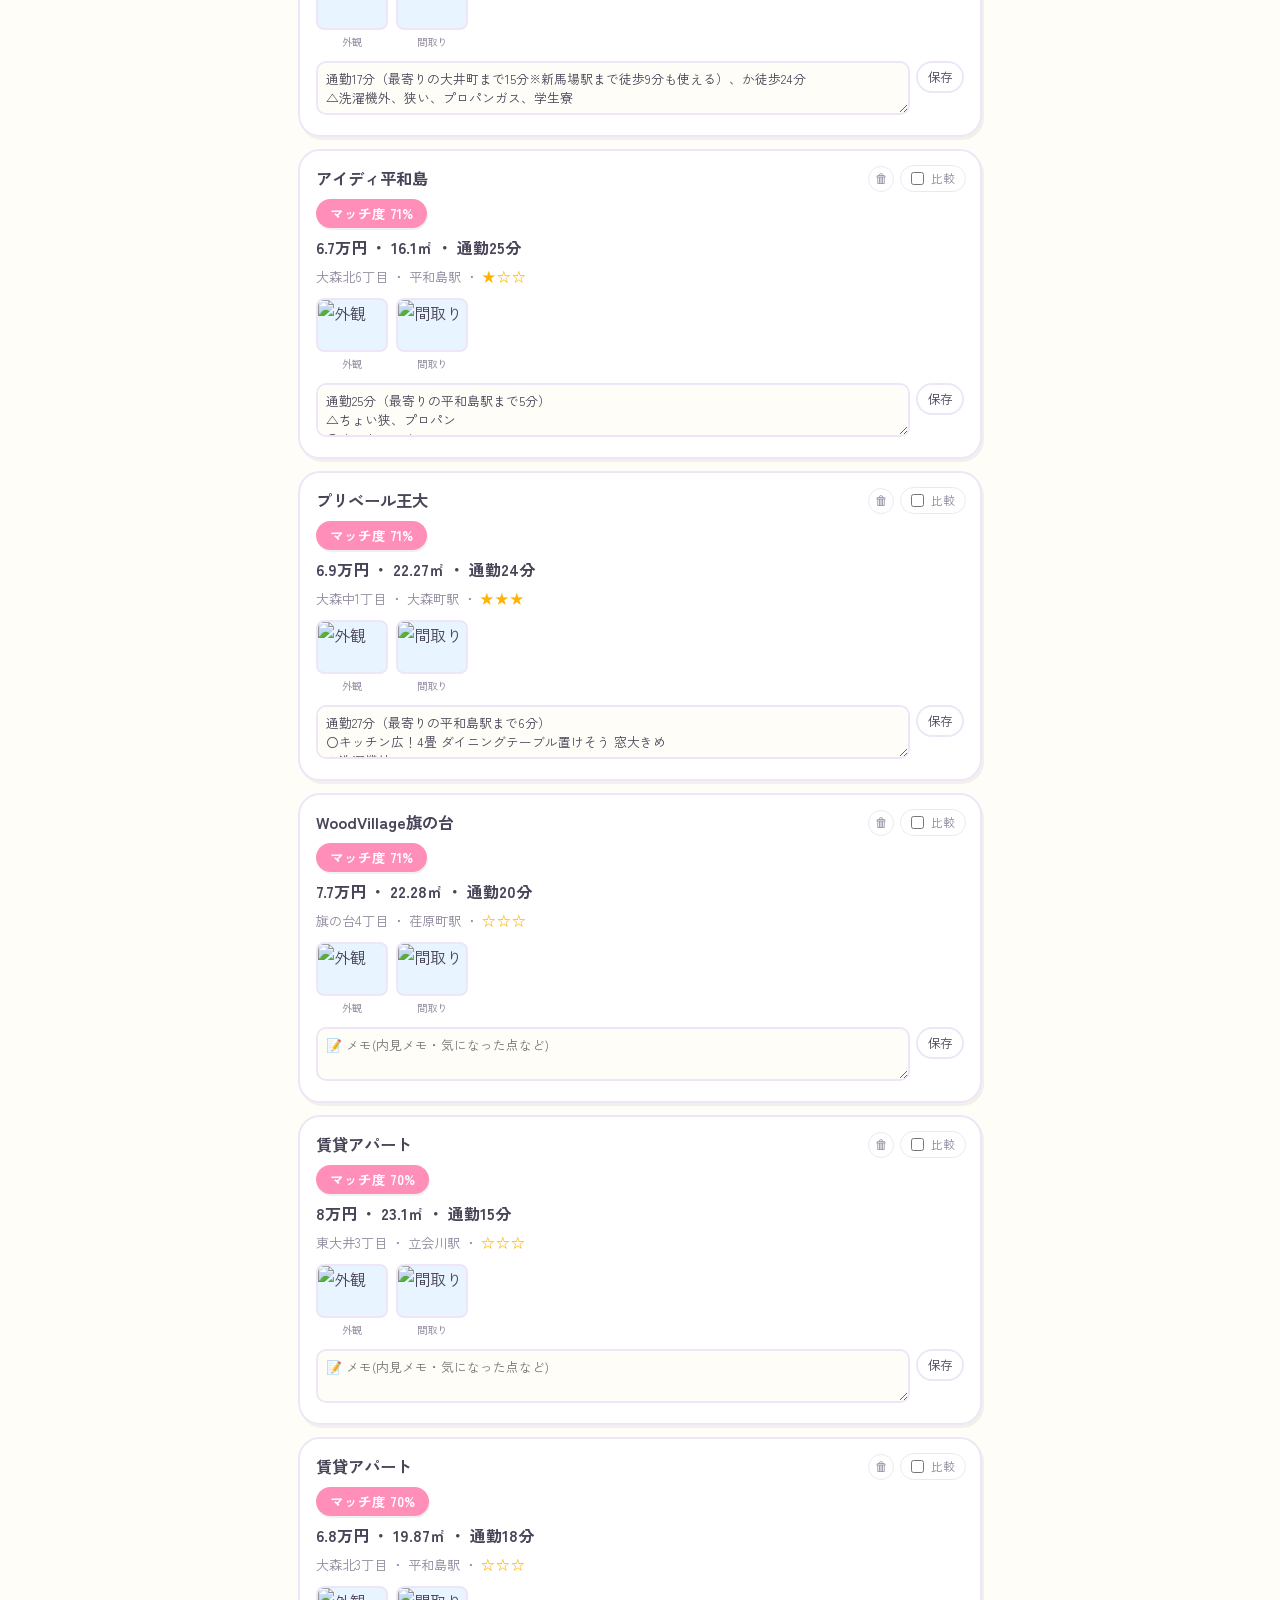
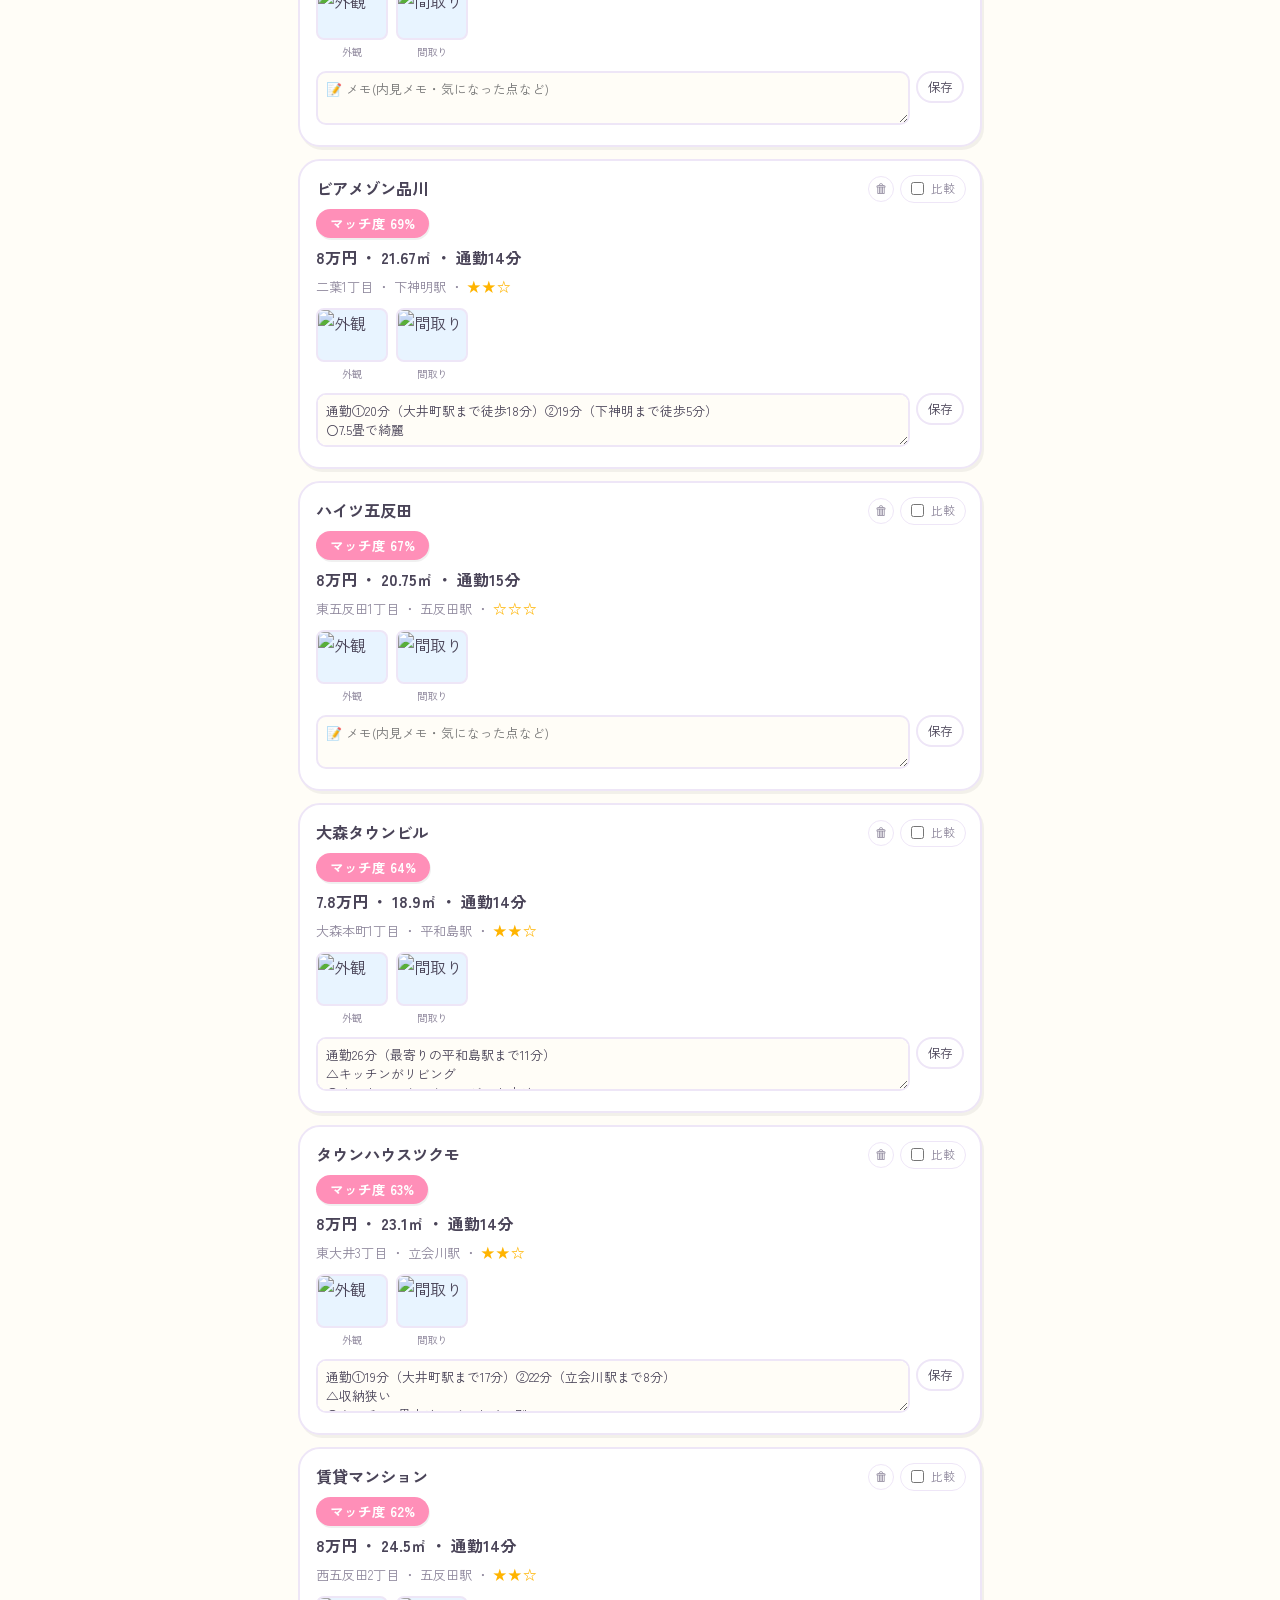
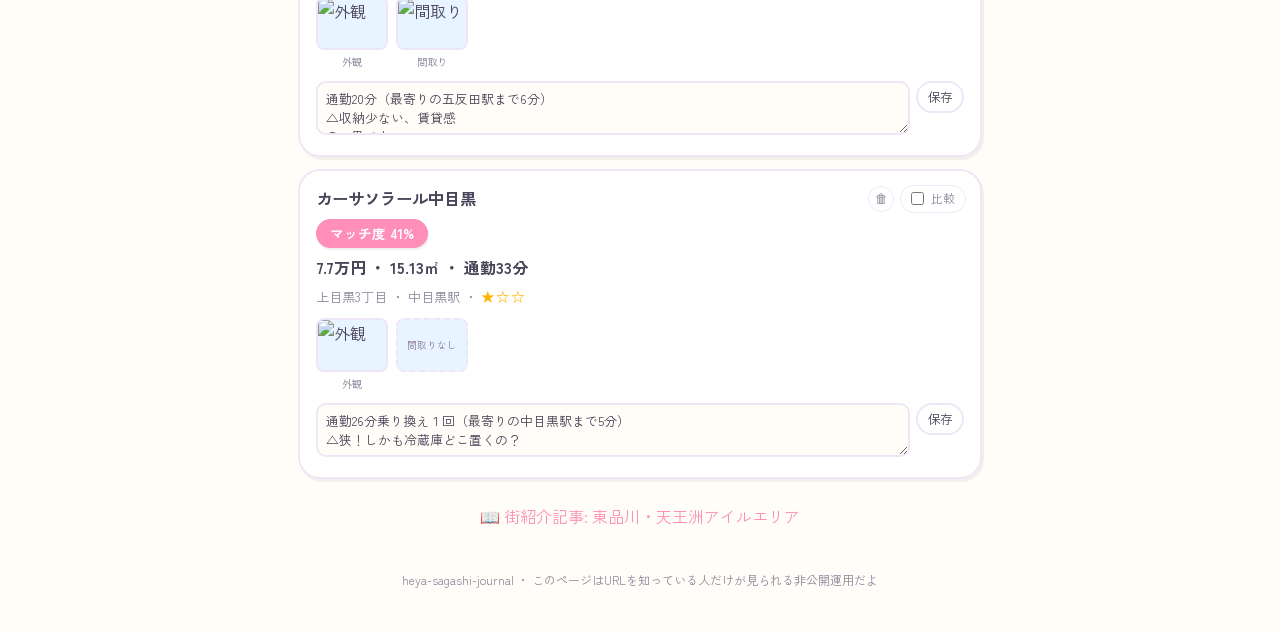
==== commit b6a41f1d: "並び替えに「新着順」を追加 registeredAt(登録日時)で新しい順に並べられる選択肢を一覧ページの 並び替えプルダウンに追加。registeredAtはISO日時の文字列のため、 Dateに変" ====
--- a/docs/index.html
+++ b/docs/index.html
@@ -26,6 +26,7 @@
       <option value="rentTotal:asc">家賃が安い順</option>
       <option value="commuteMinutes:asc">通勤が短い順</option>
       <option value="sizeSqm:desc">広い順</option>
+      <option value="registeredAt:desc">新着順</option>
     </select>
     <label class="show-archived-toggle">
       <input type="checkbox" id="show-archived-checkbox">削除済みも表示
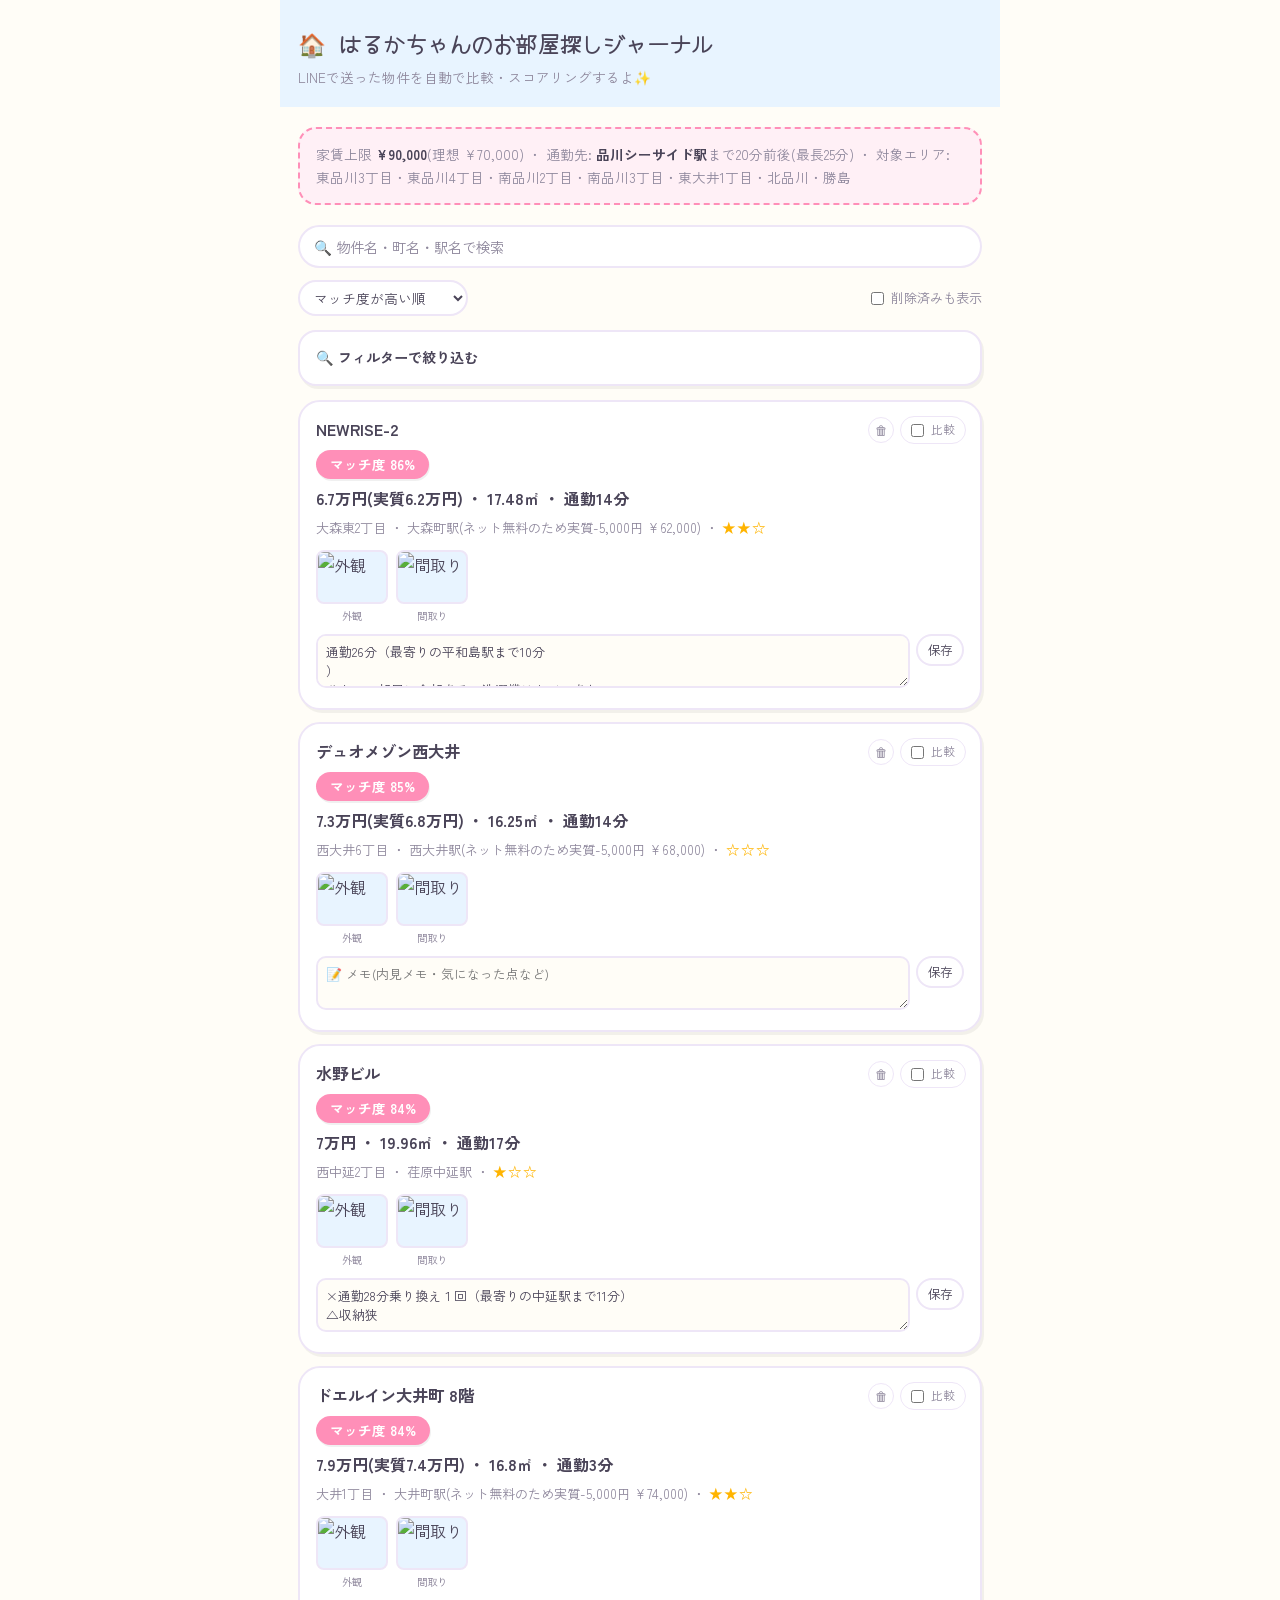
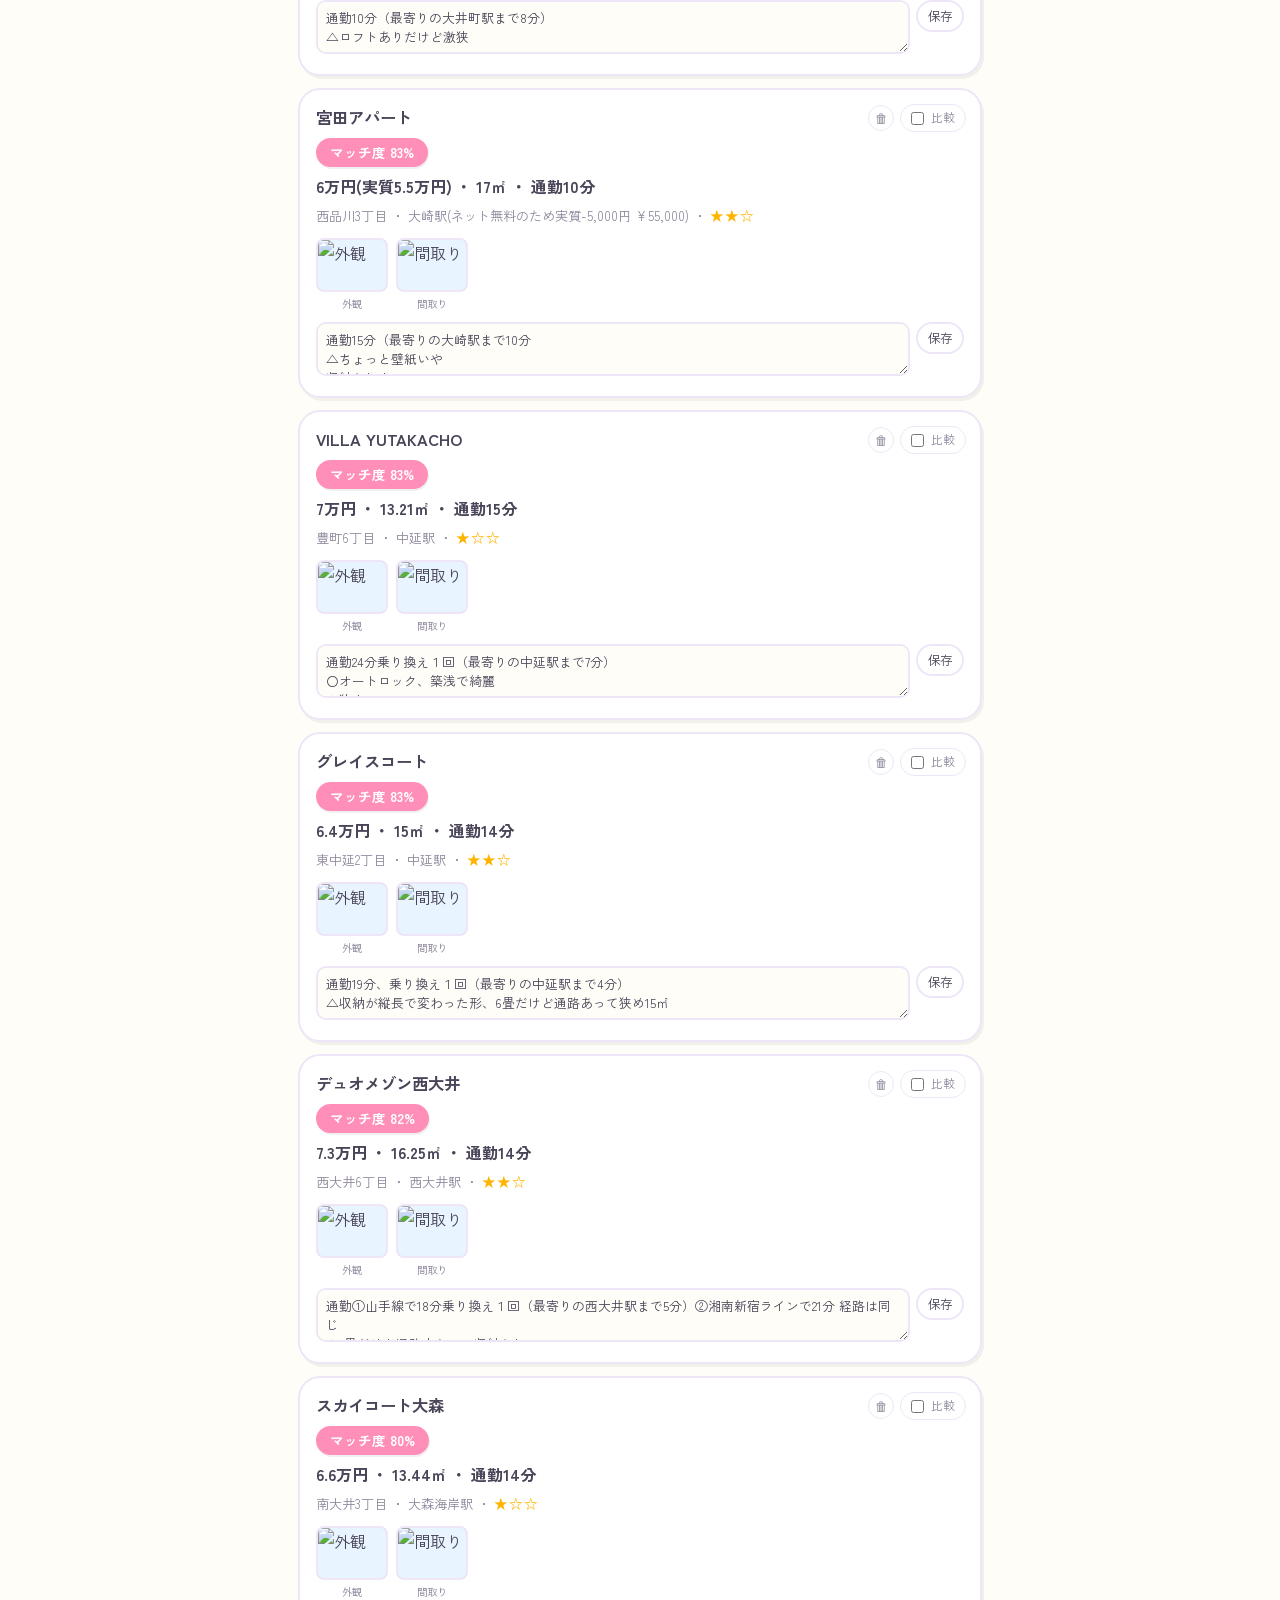
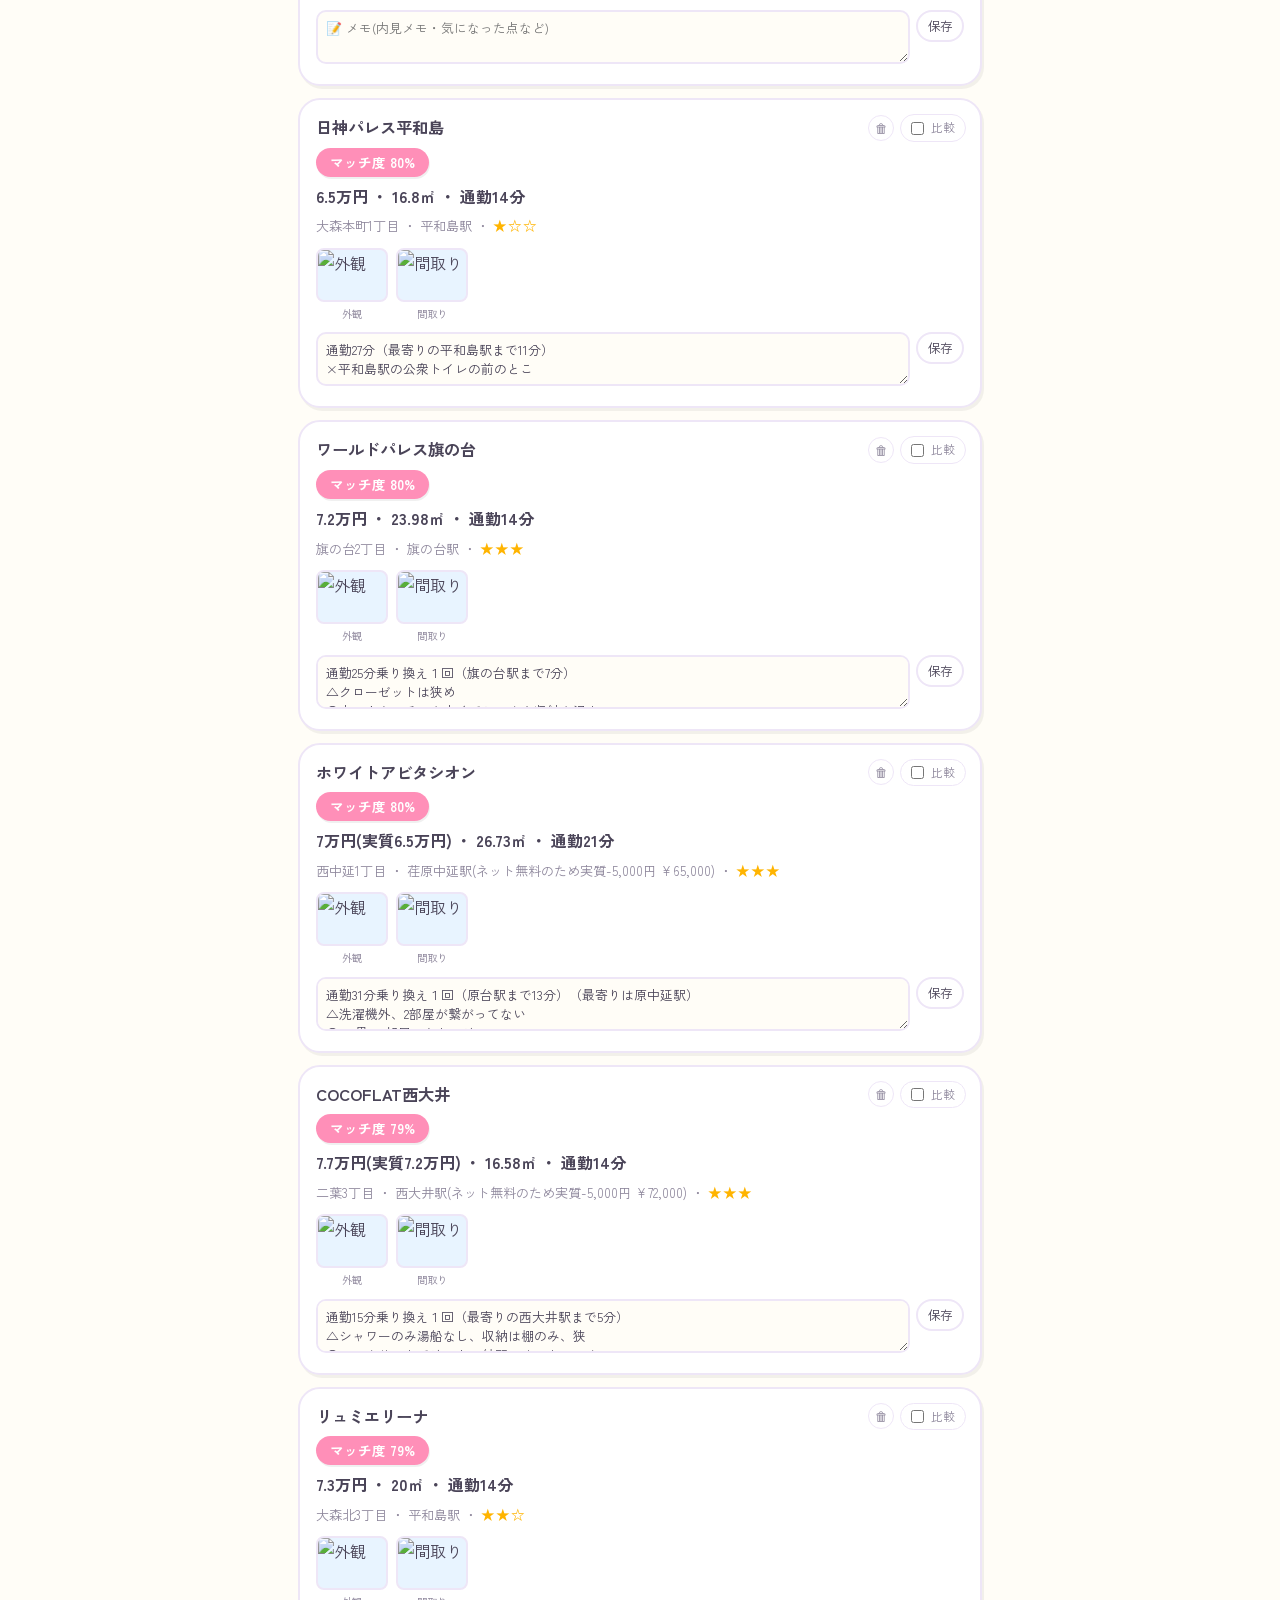
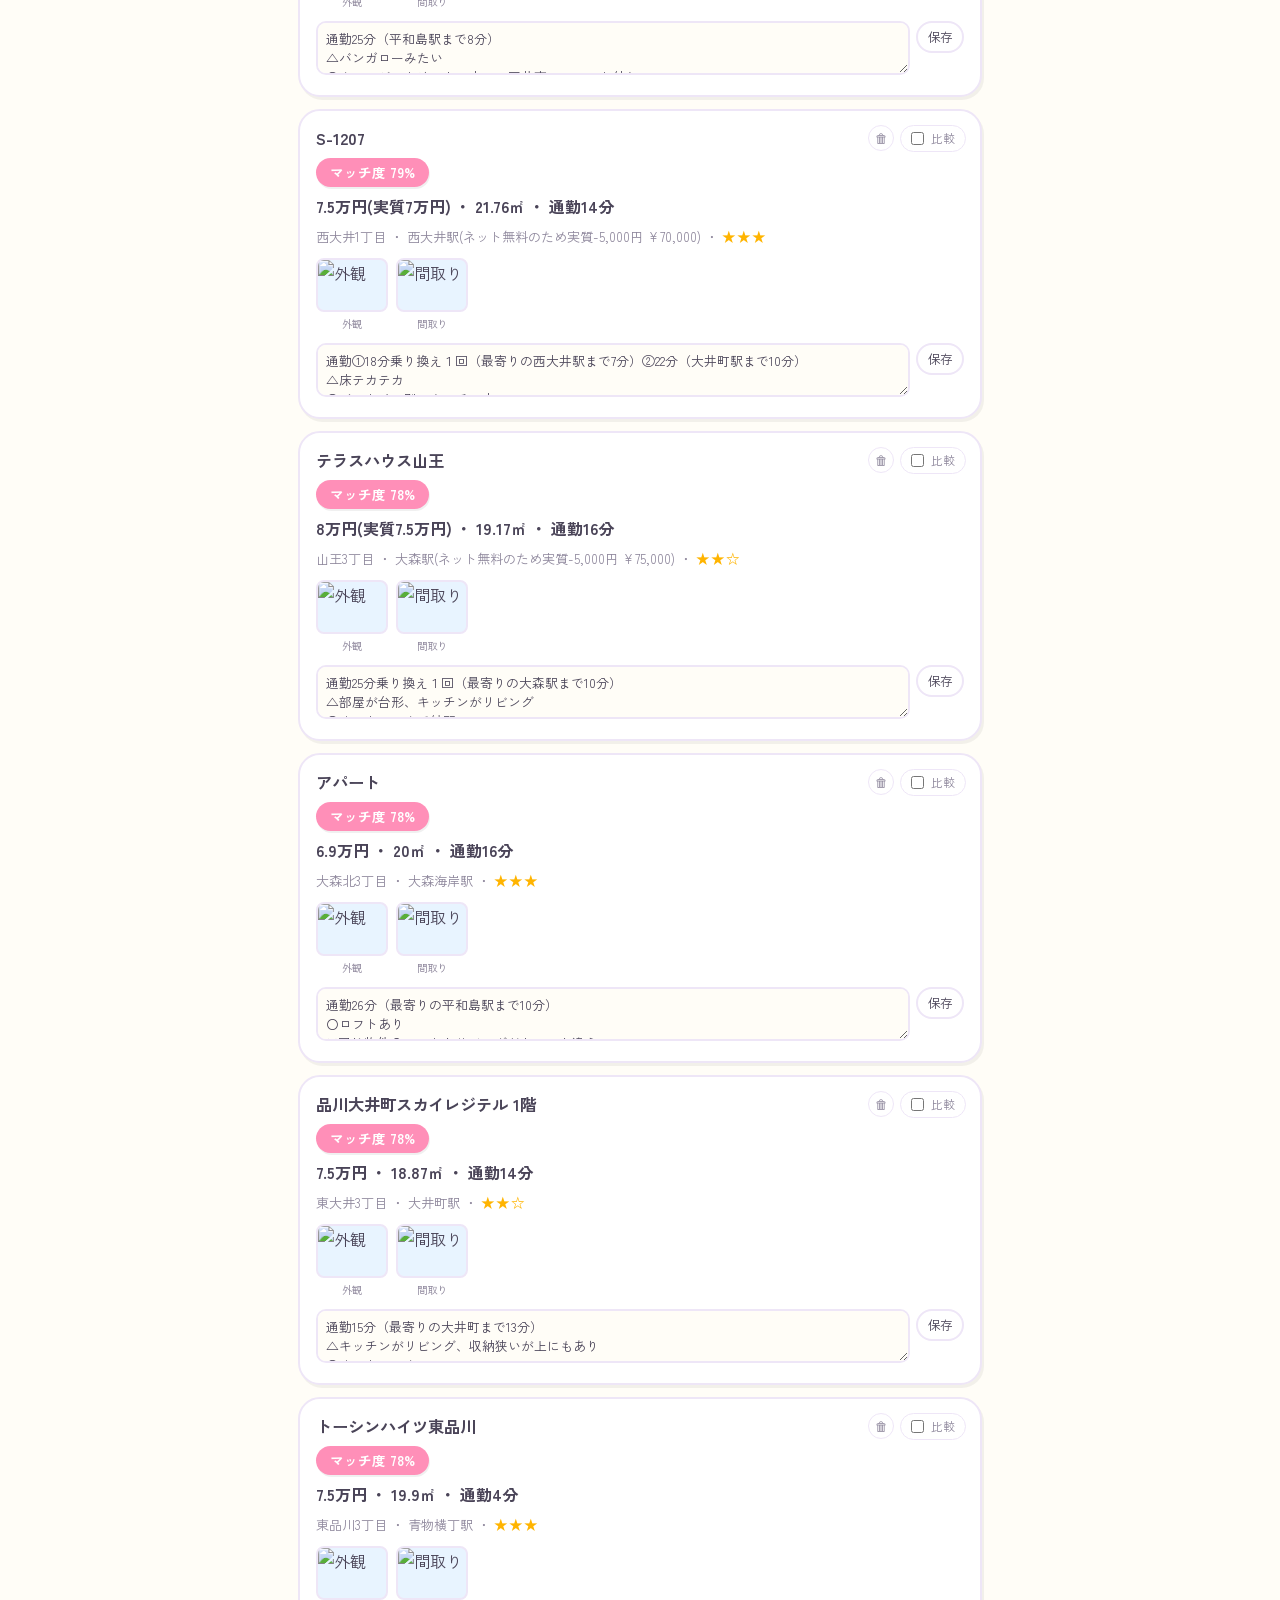
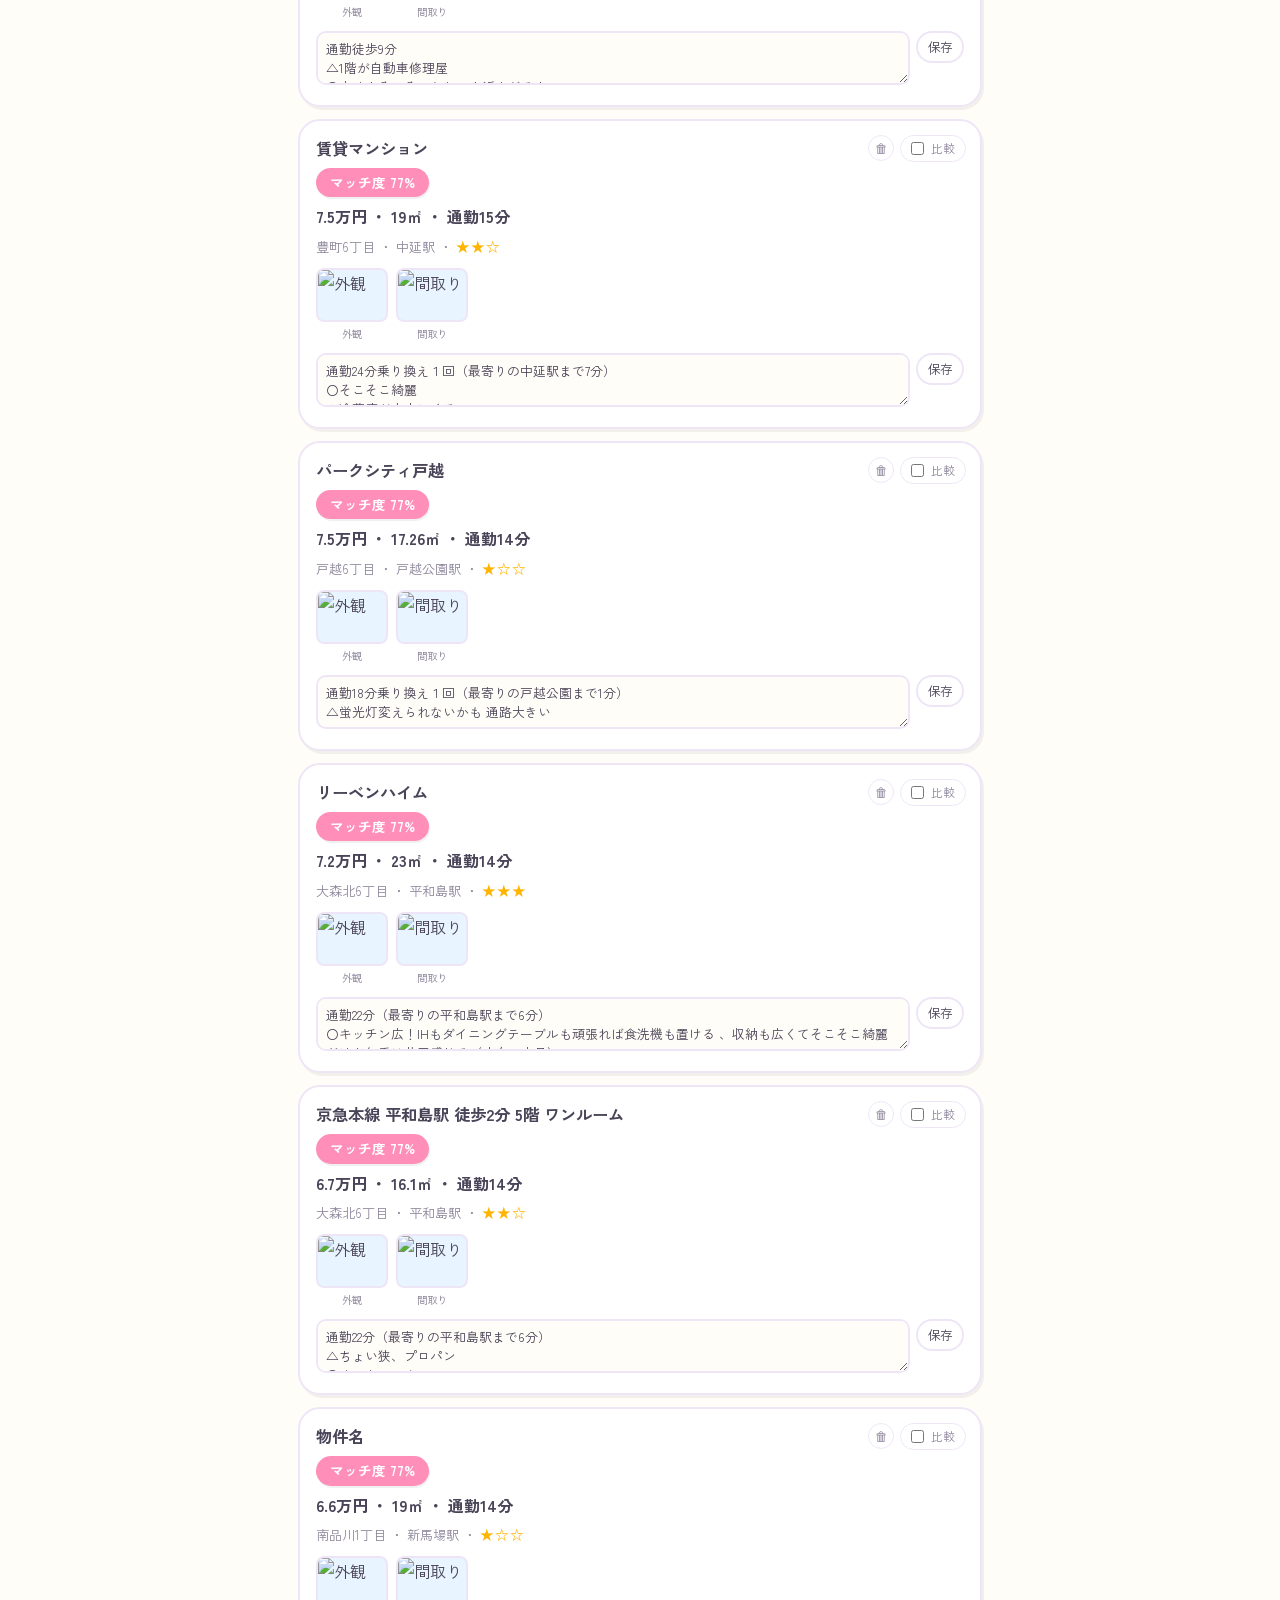
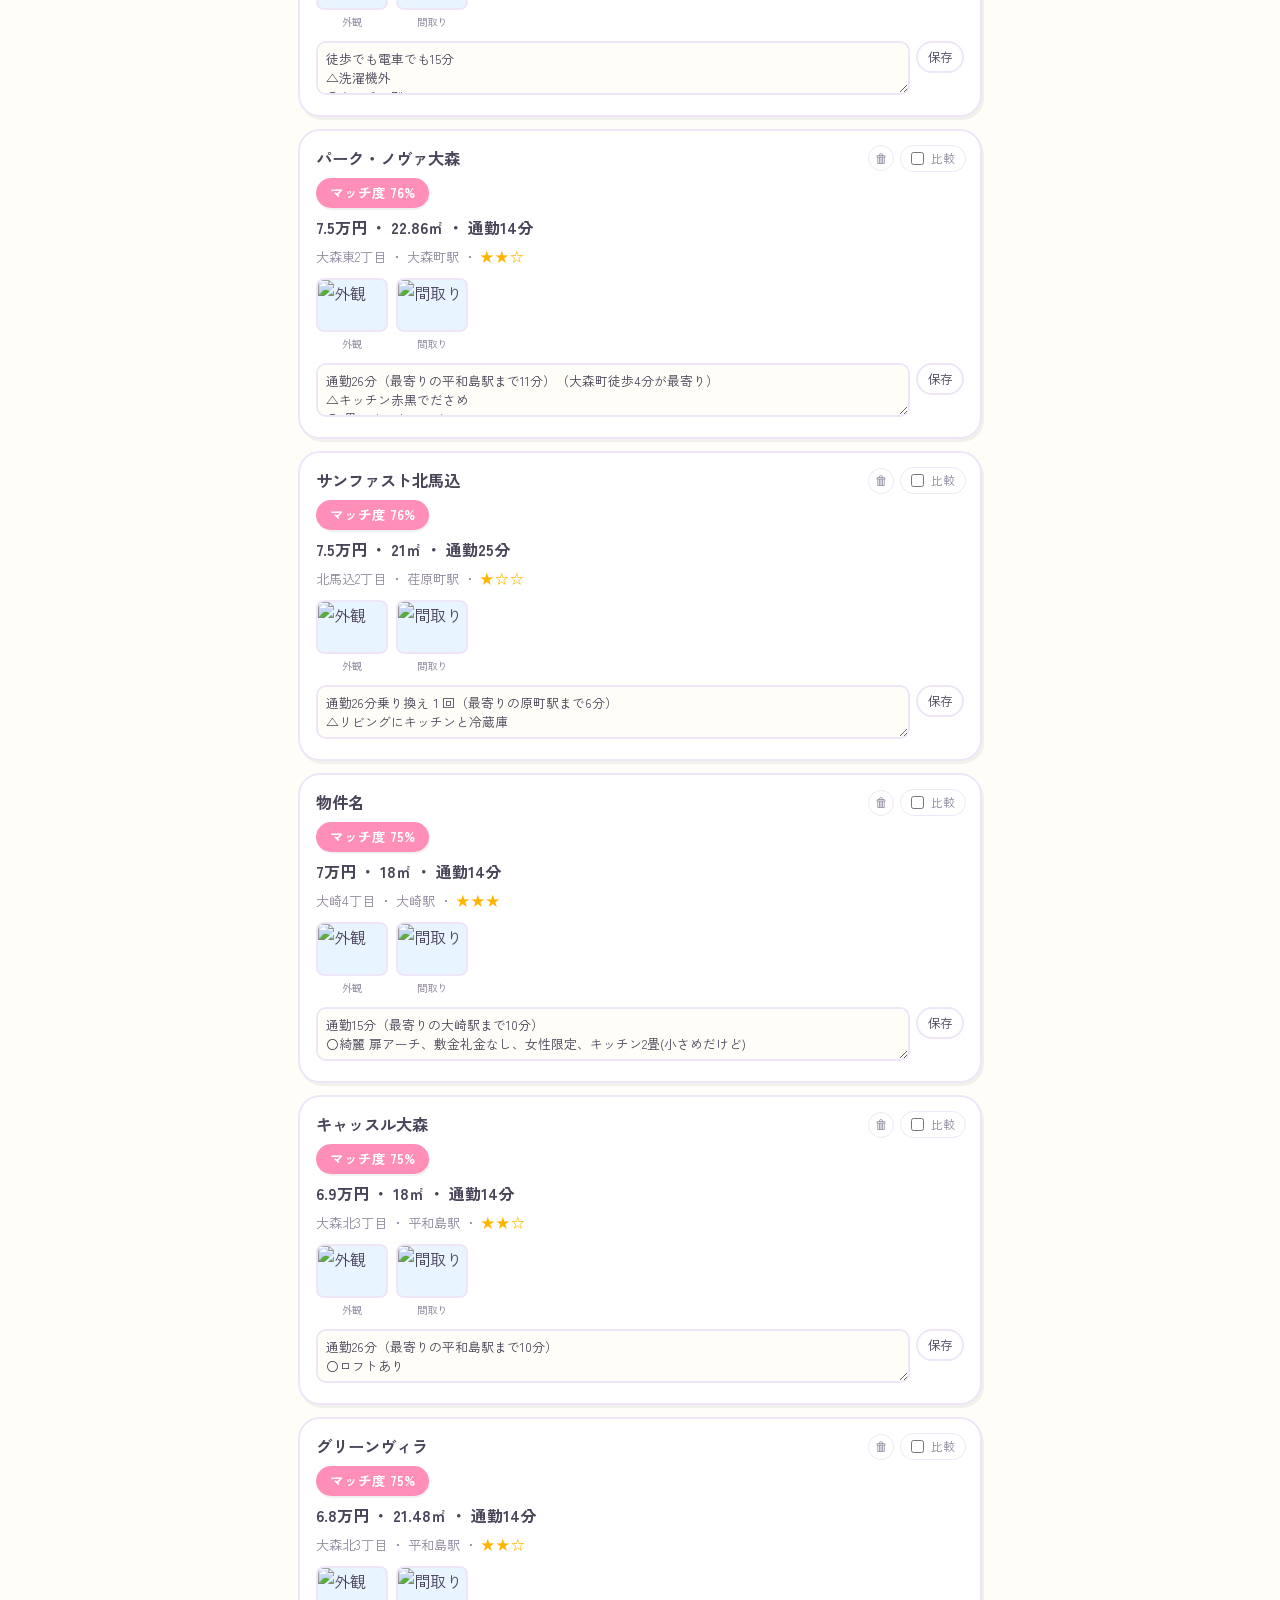
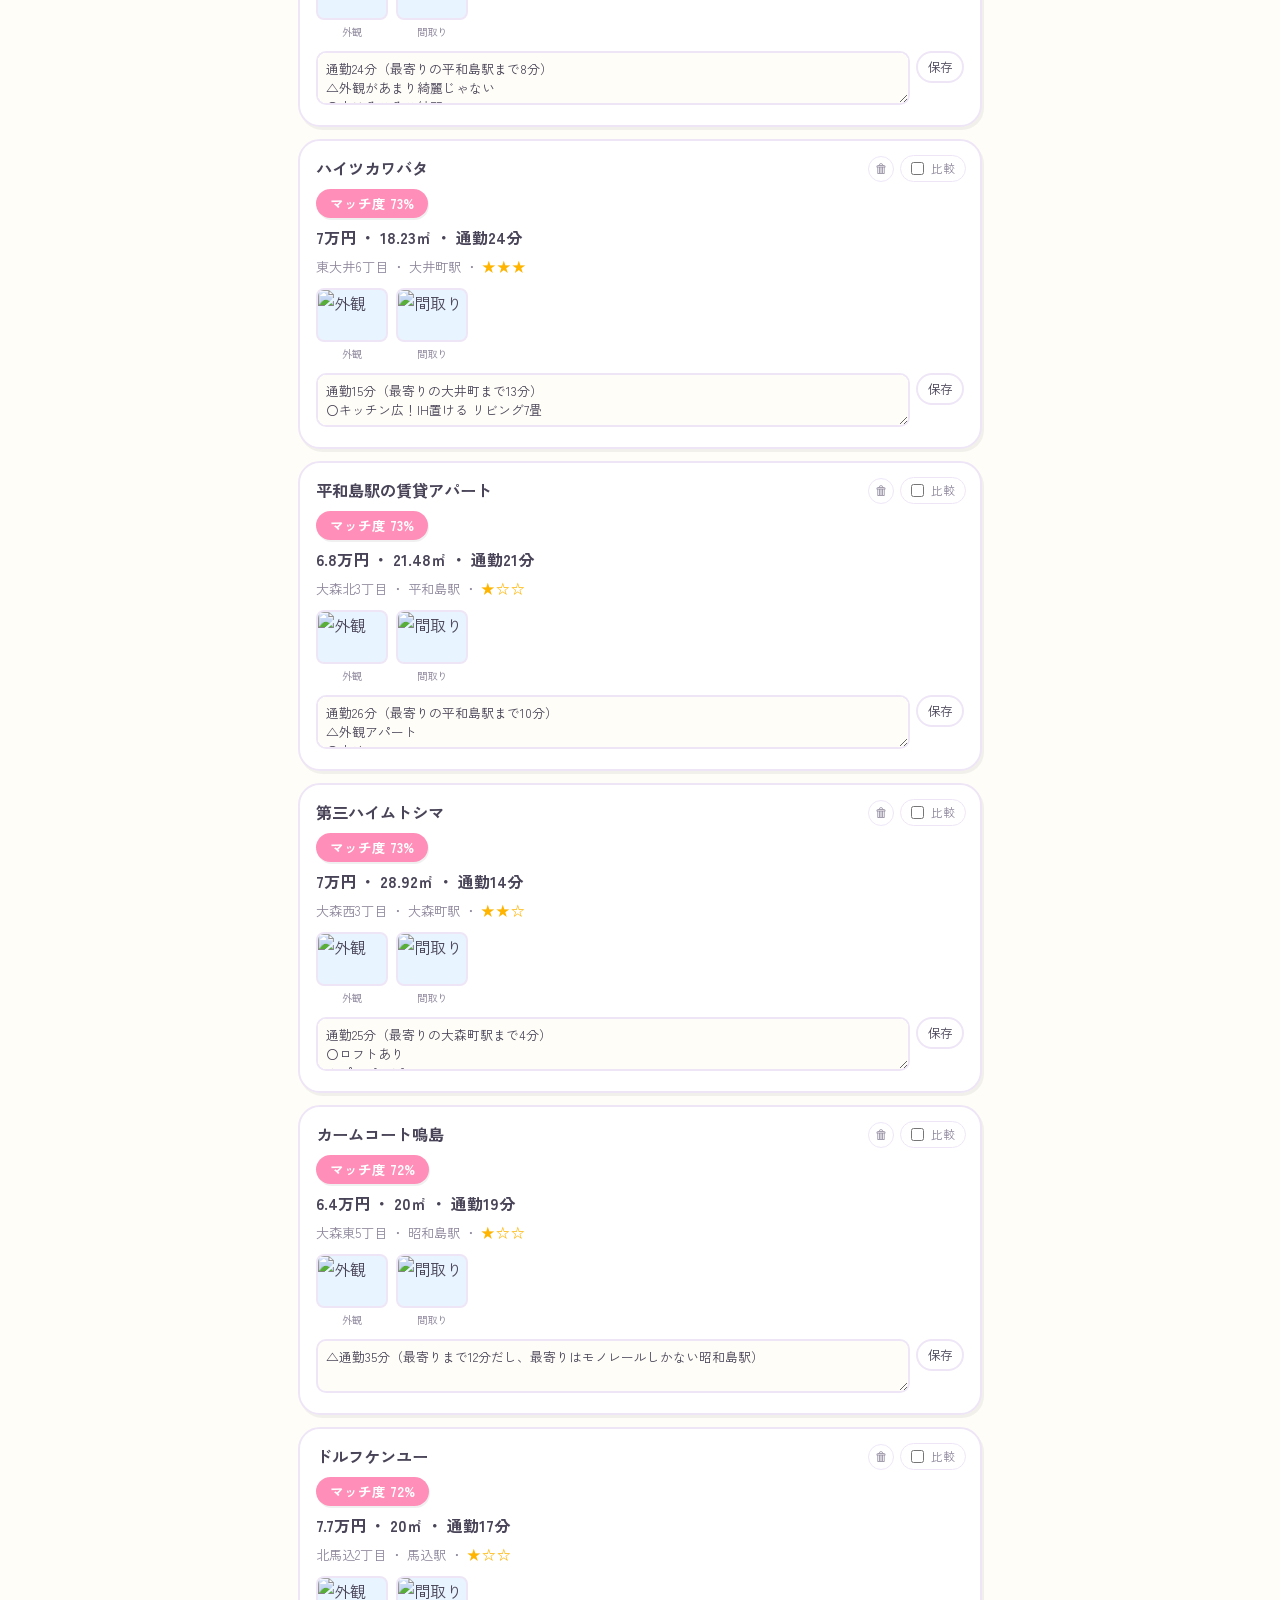
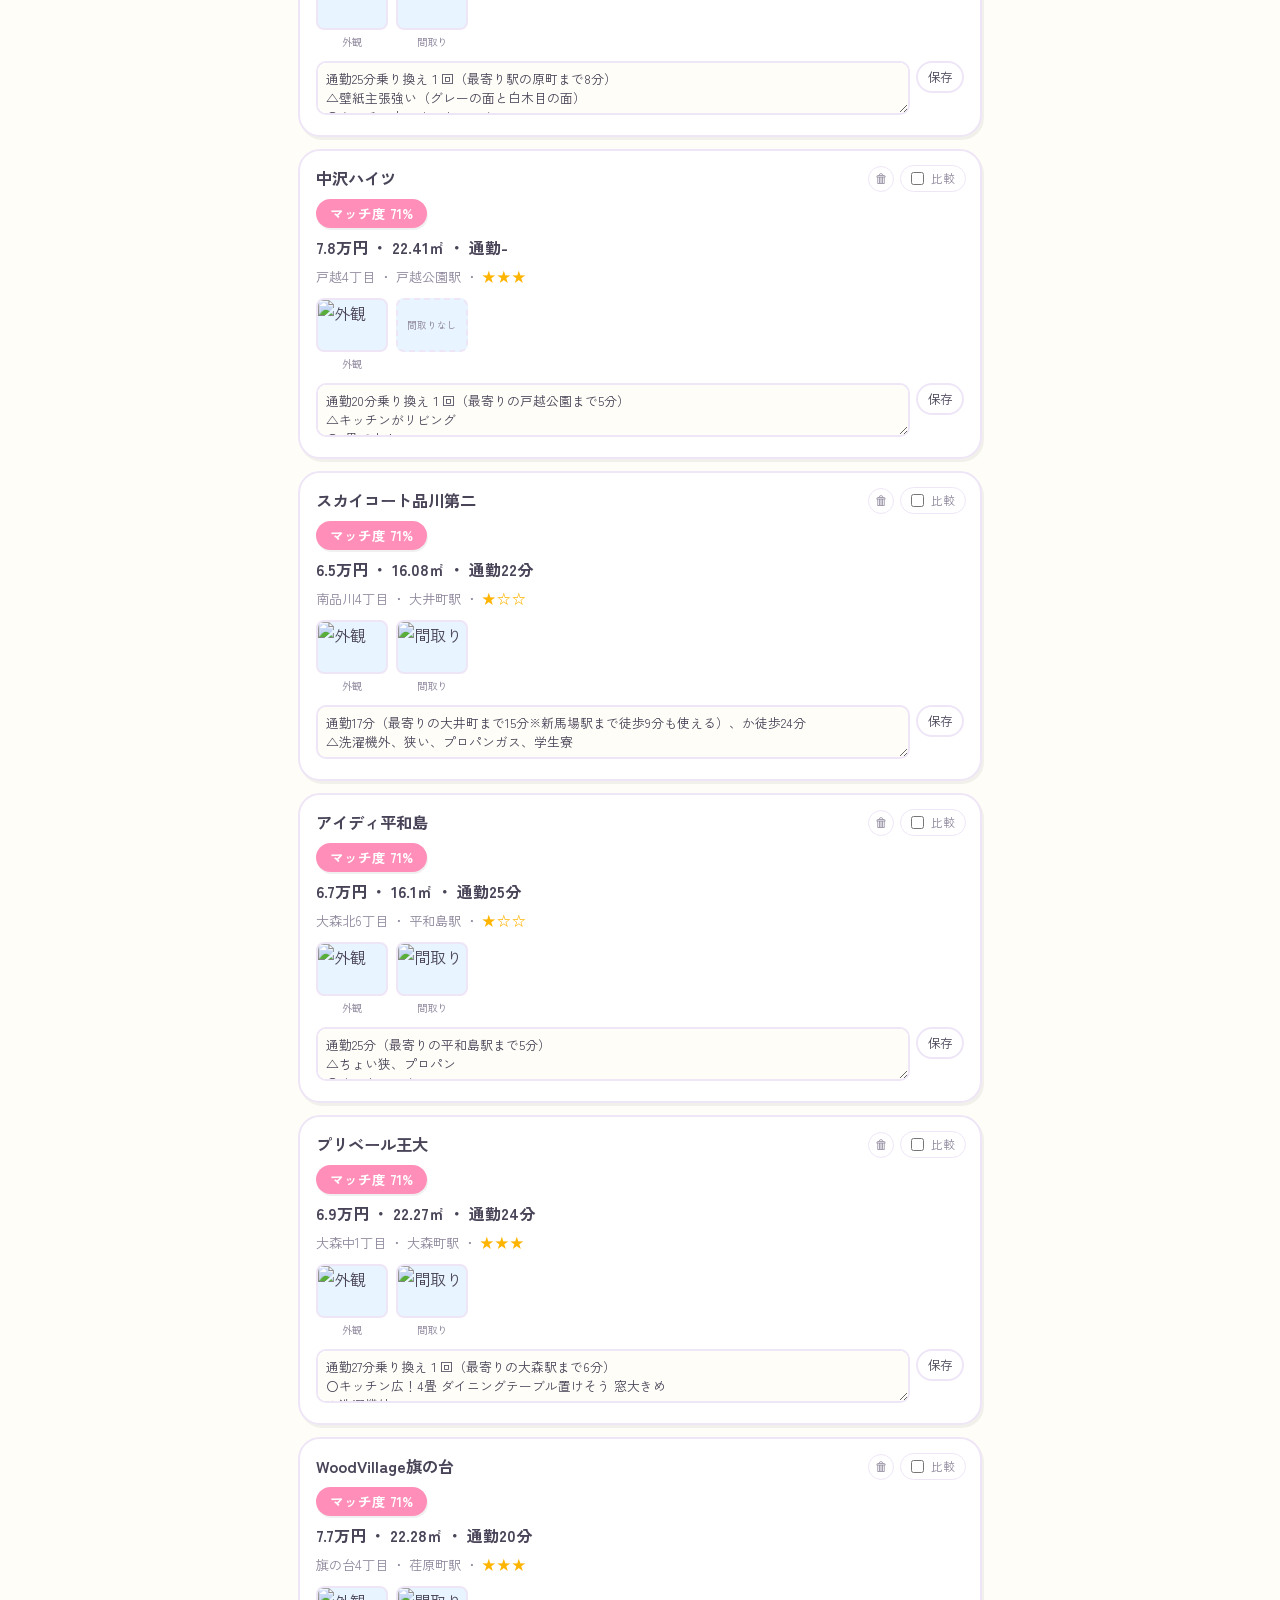
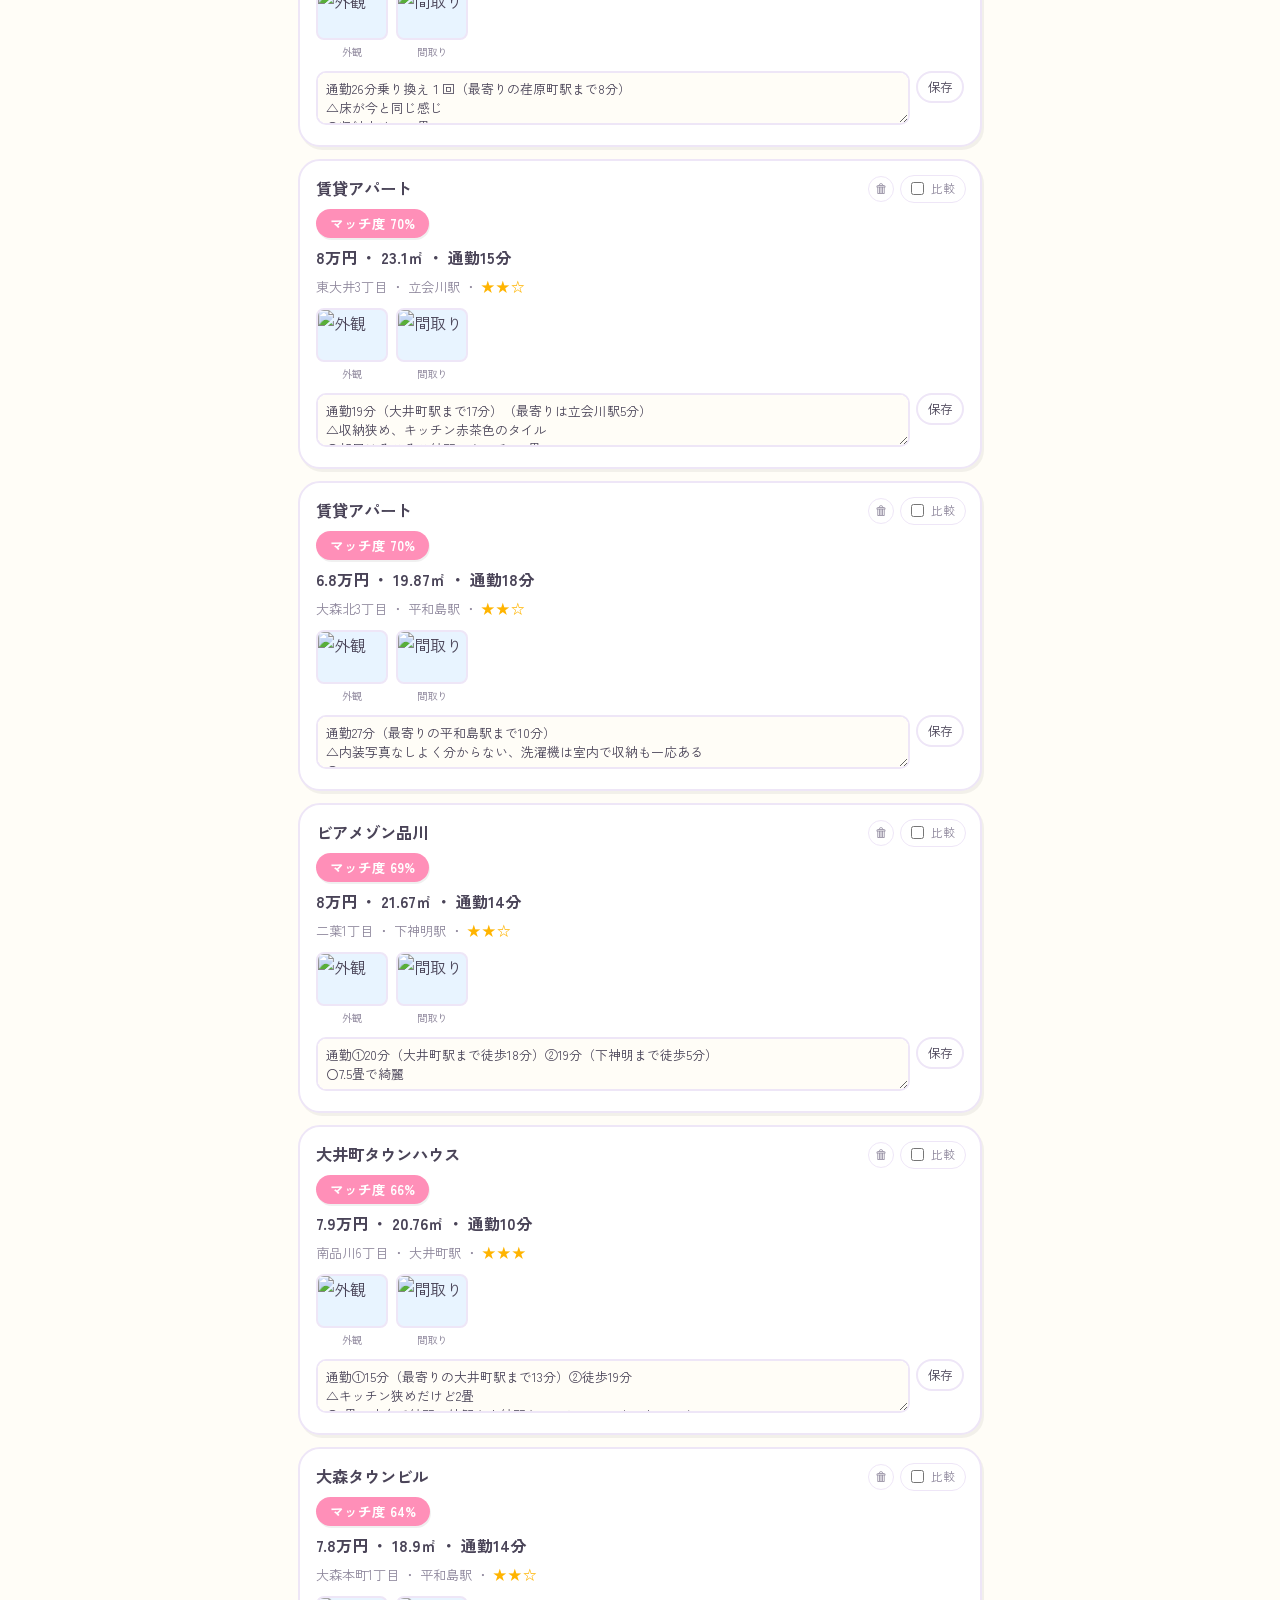
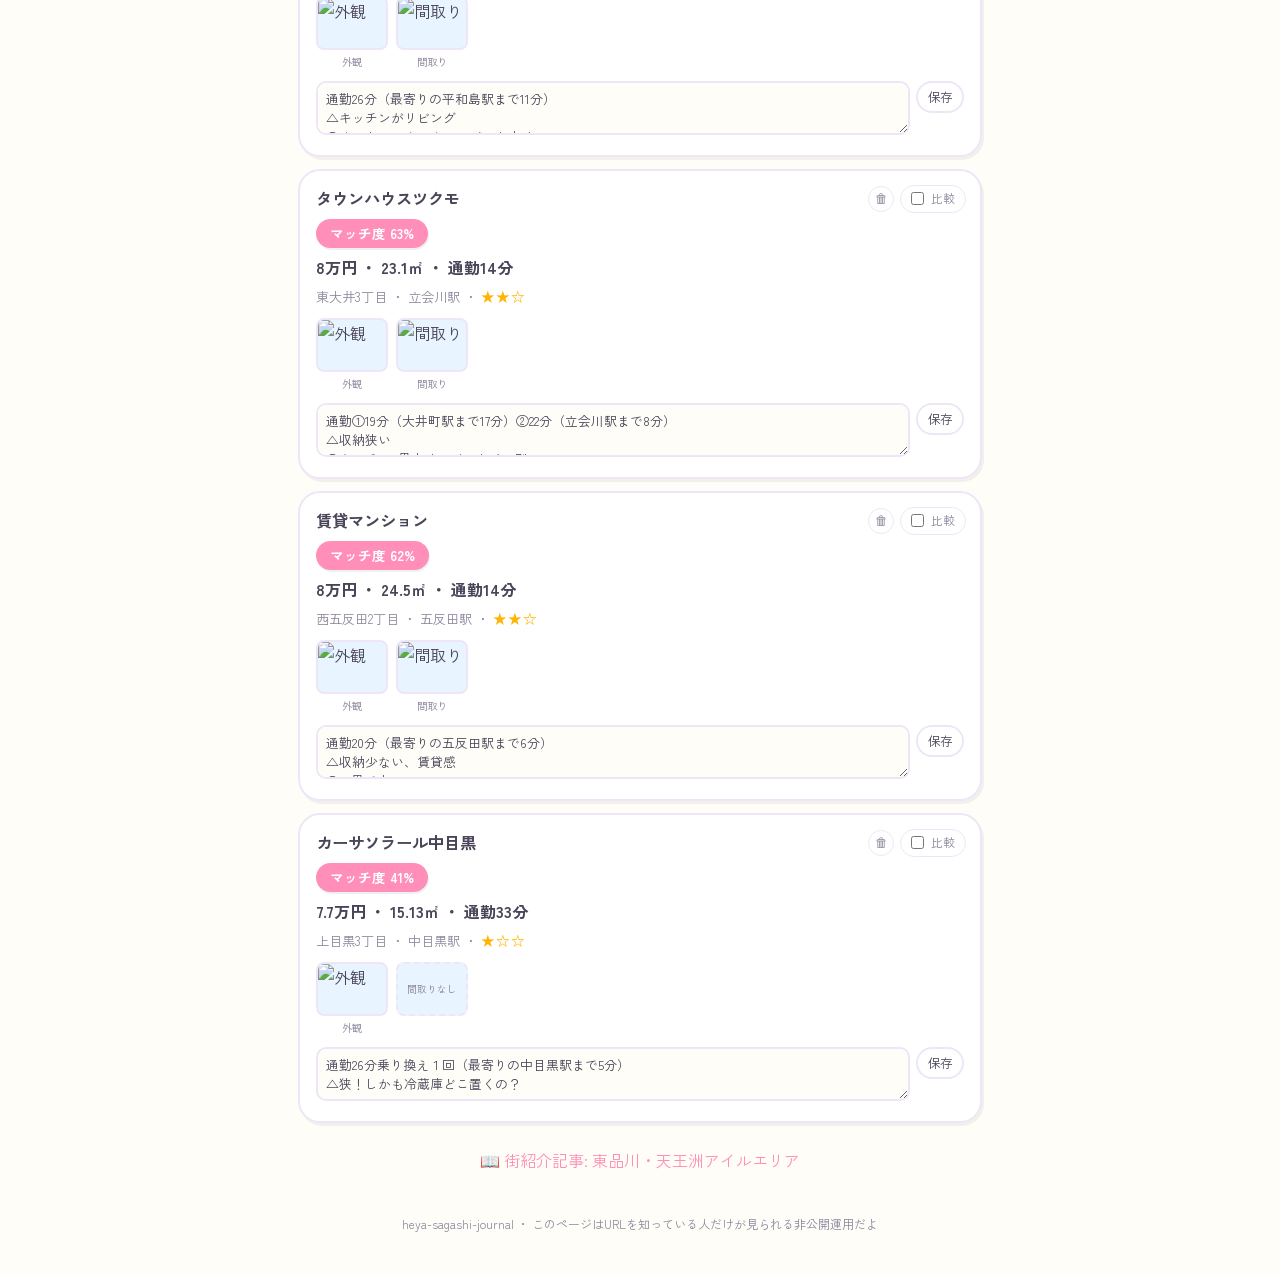
==== commit f704c754: "バグ修正: 比較ページで外した物件が、一覧に戻ると復活することがあった 比較ページの「✕ 外す」は比較ページ自身のURL(history.replaceState)しか 更新しておらず、一覧ページの「" ====
--- a/docs/index.html
+++ b/docs/index.html
@@ -292,6 +292,15 @@
   });
   renderPresetList();
   refresh();
+
+  // スマホブラウザ(特にAndroid Chrome)の「戻る」操作では、ページがスクリプトを
+  // 再実行せずキャッシュ(bfcache)からそのまま復元されることがある。比較ページで
+  // 物件を外した直後に一覧へ戻ると、キャッシュされた古い表示のまま(外す前の
+  // チェック状態)になってしまうことがあったため、bfcacheからの復元時は
+  // localStorageの最新状態で一覧・チェックボックスを作り直す
+  window.addEventListener("pageshow", (ev) => {
+    if (ev.persisted) refresh();
+  });
 })();
 </script>
 </body>
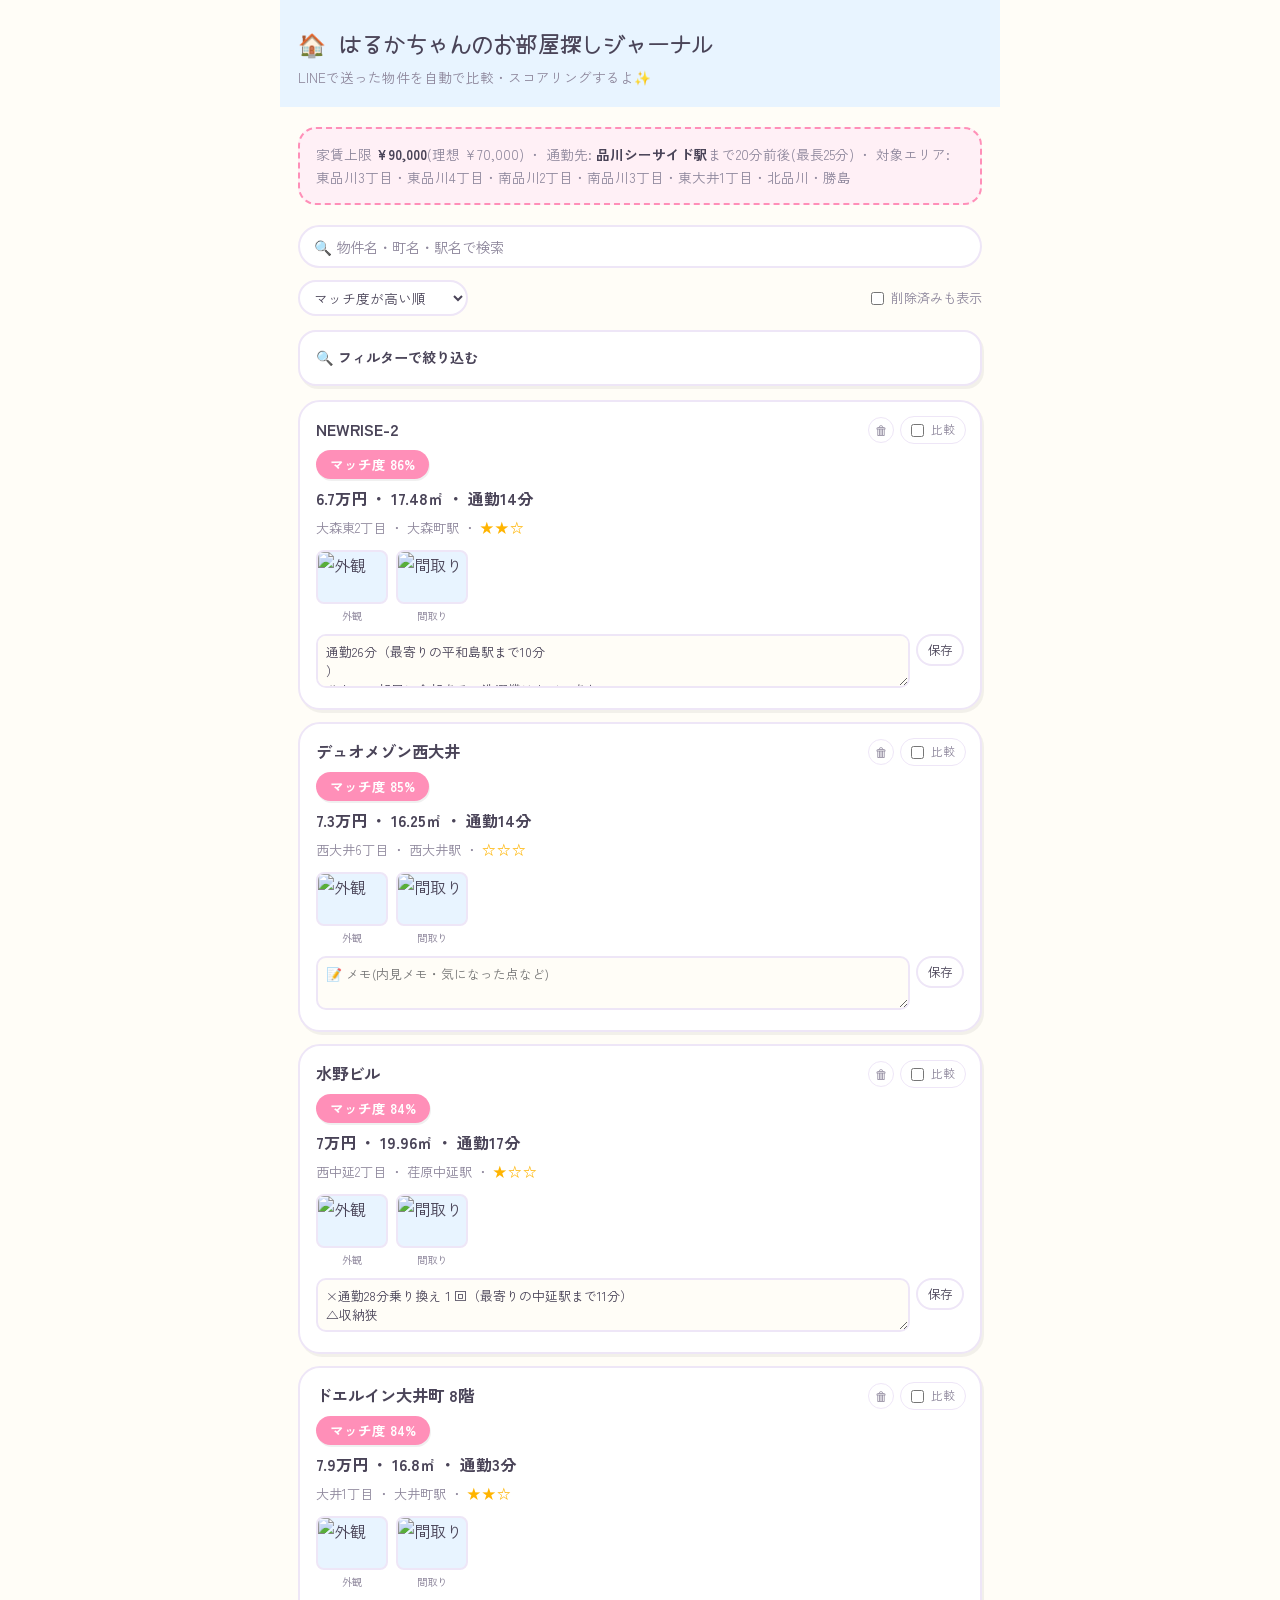
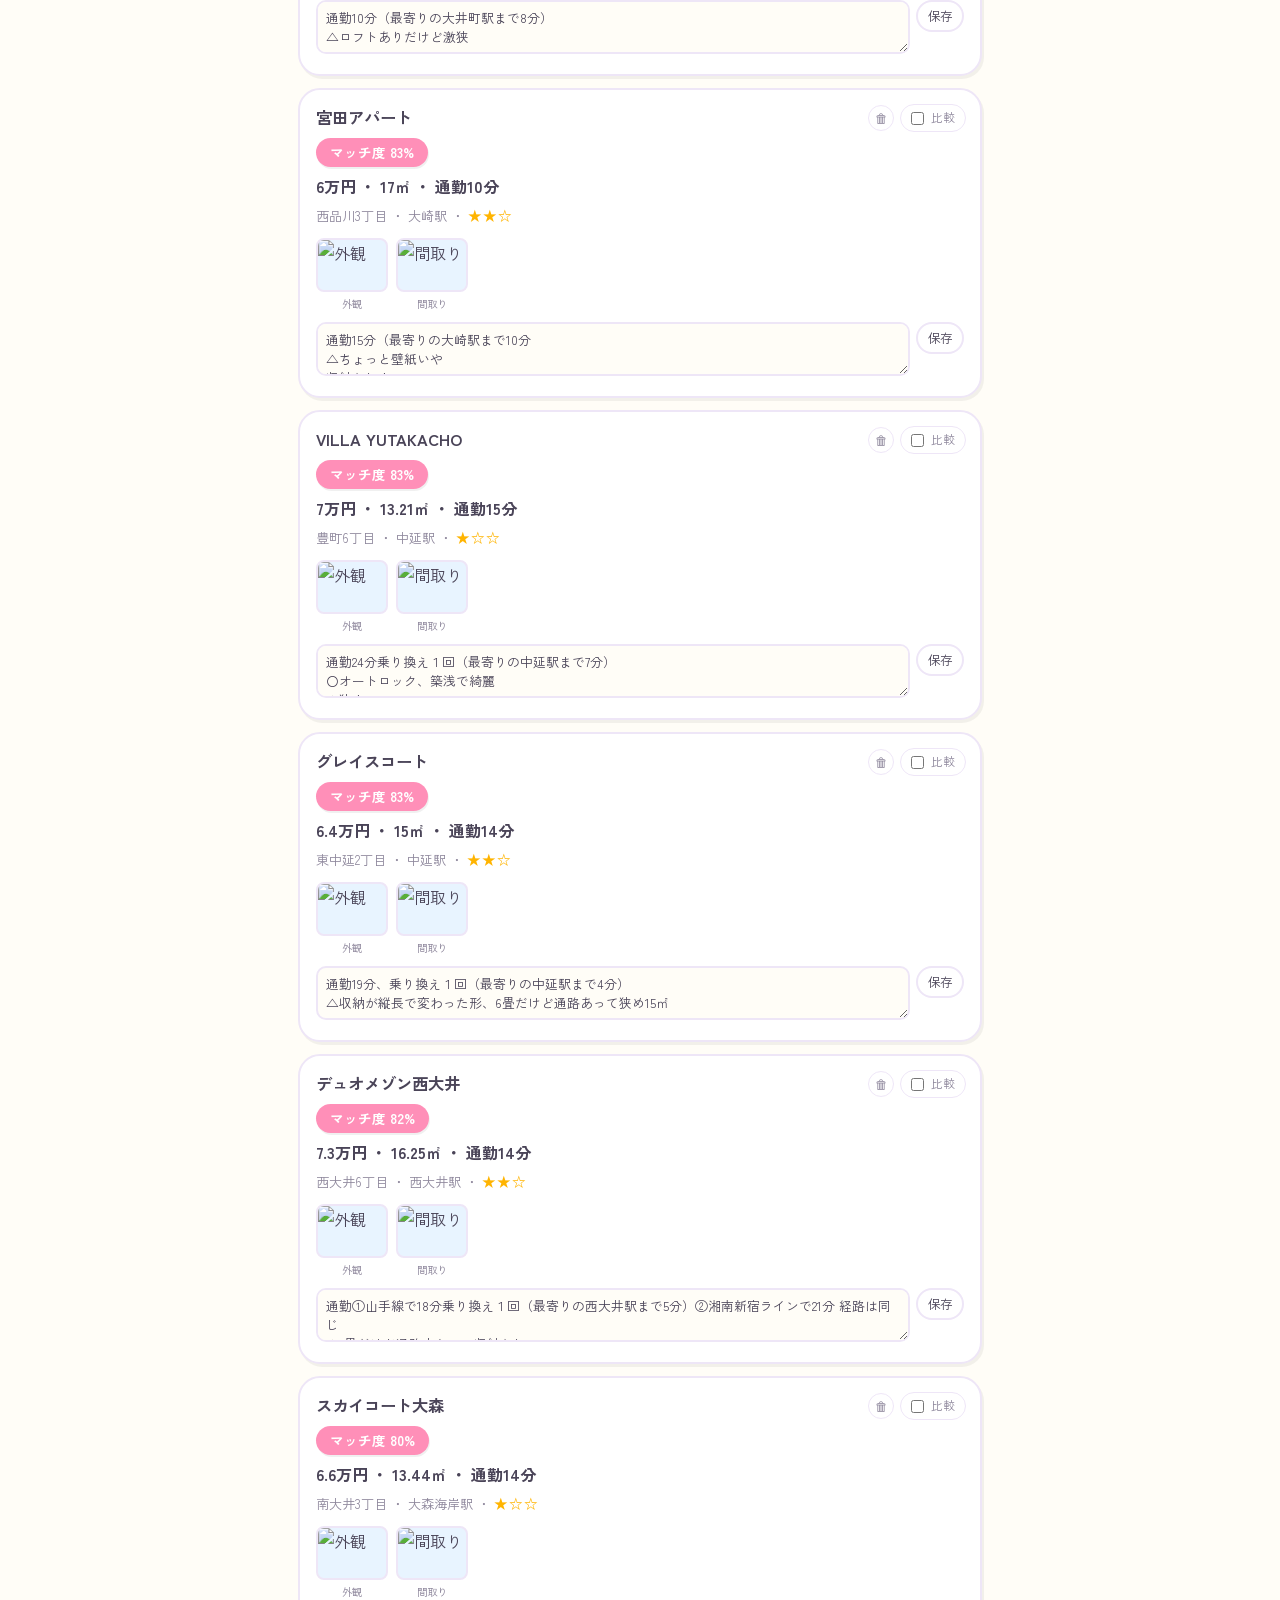
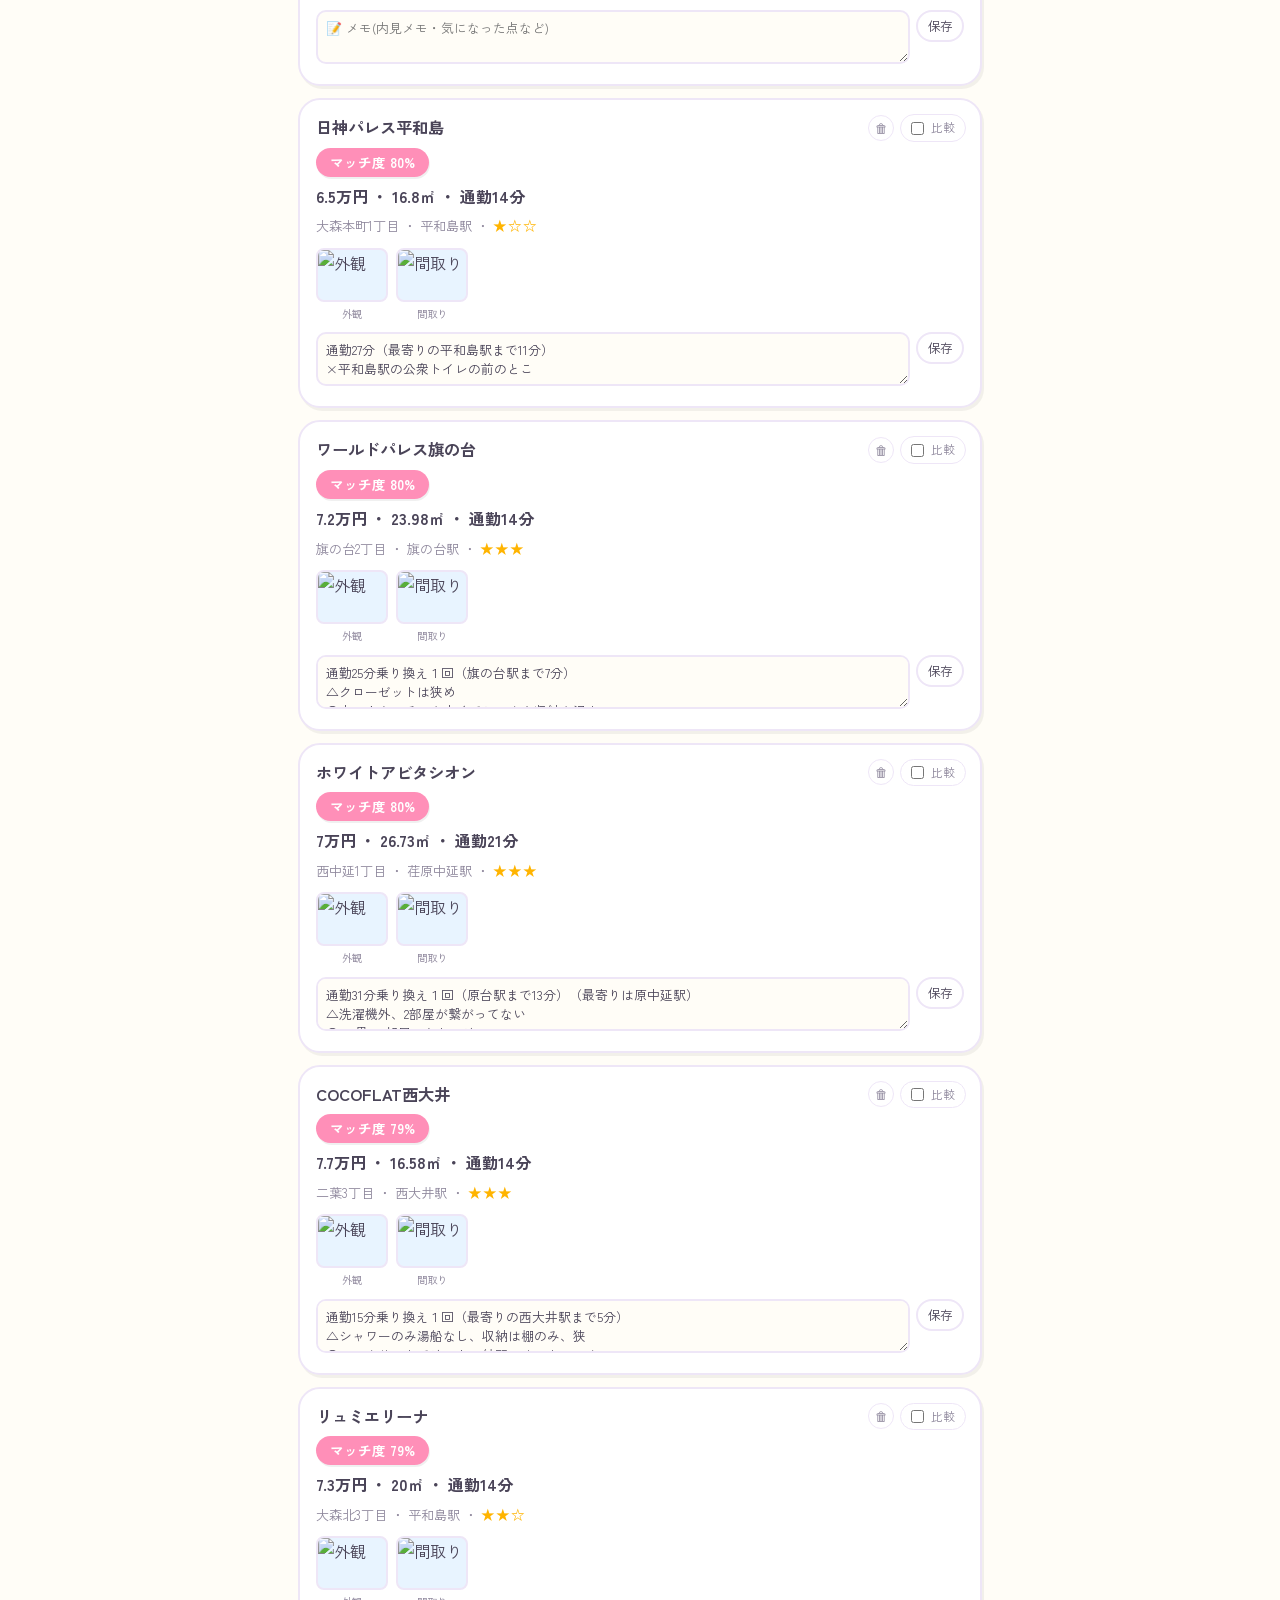
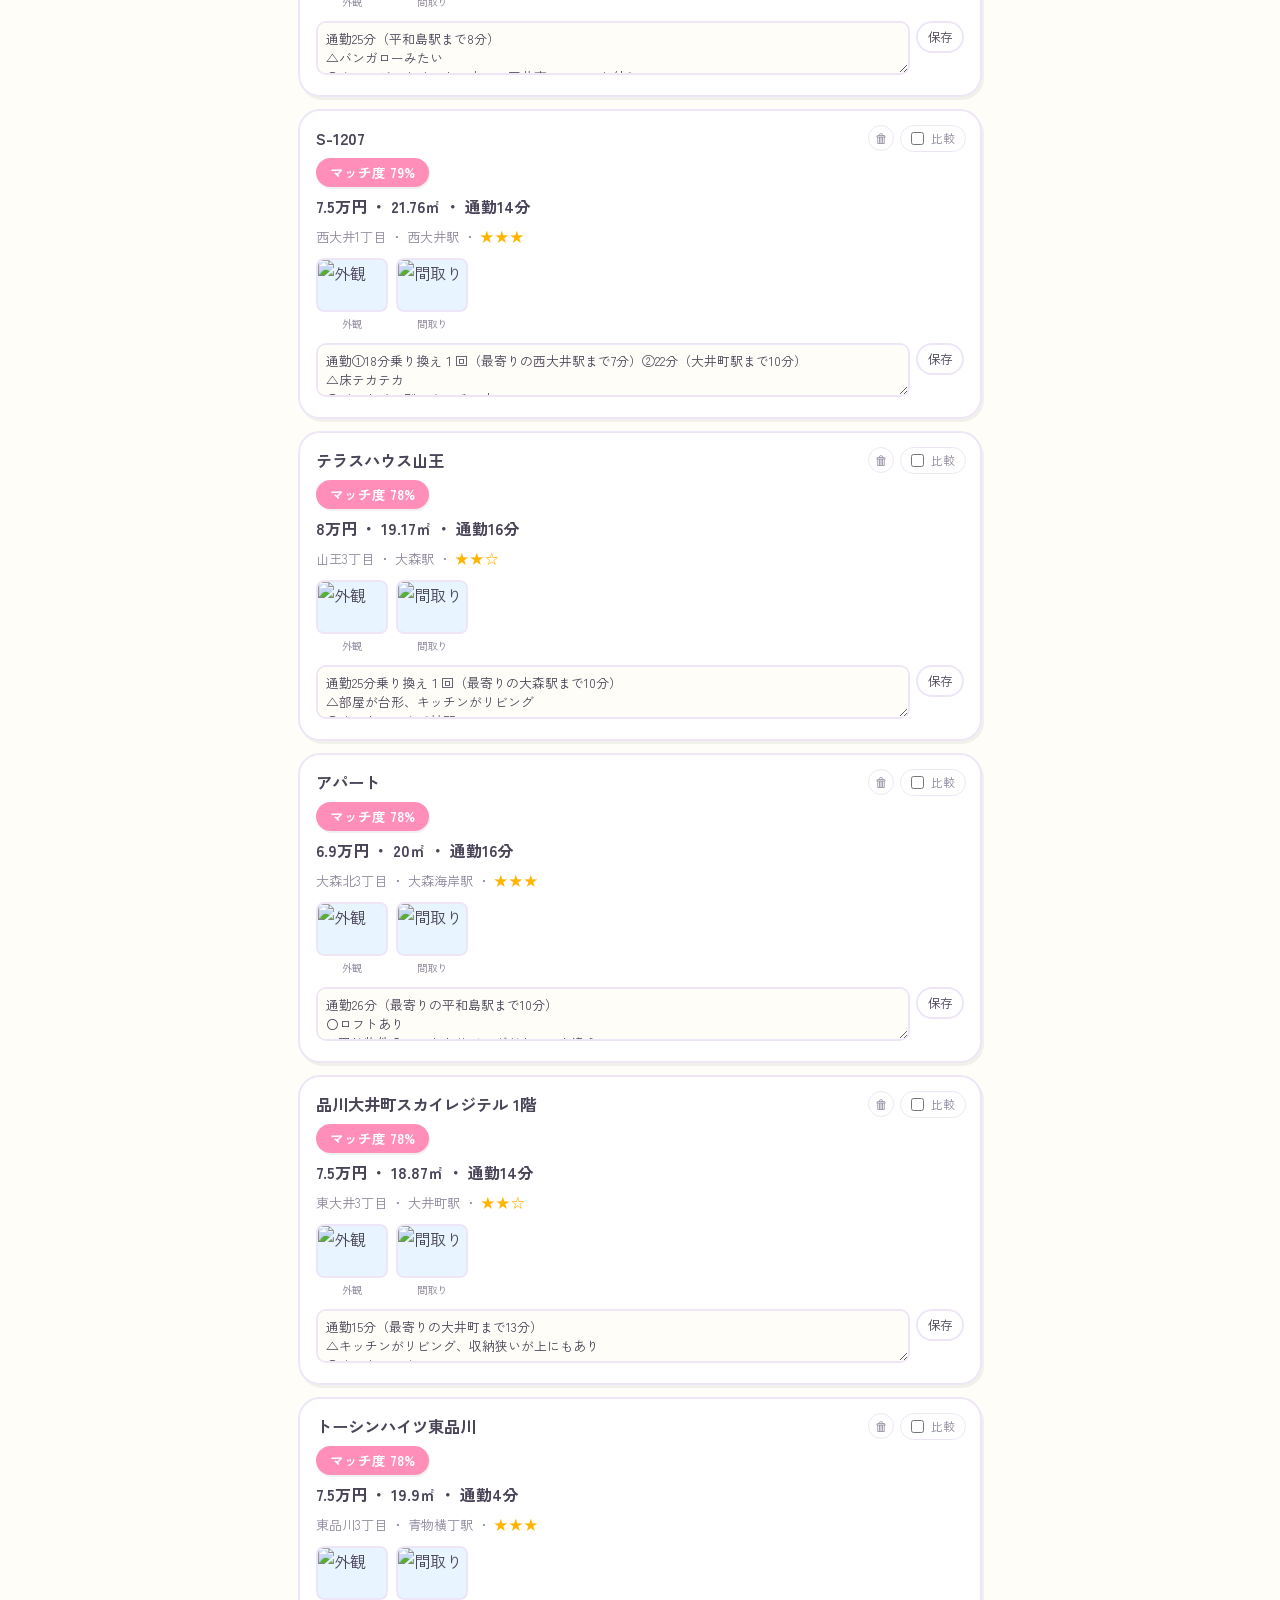
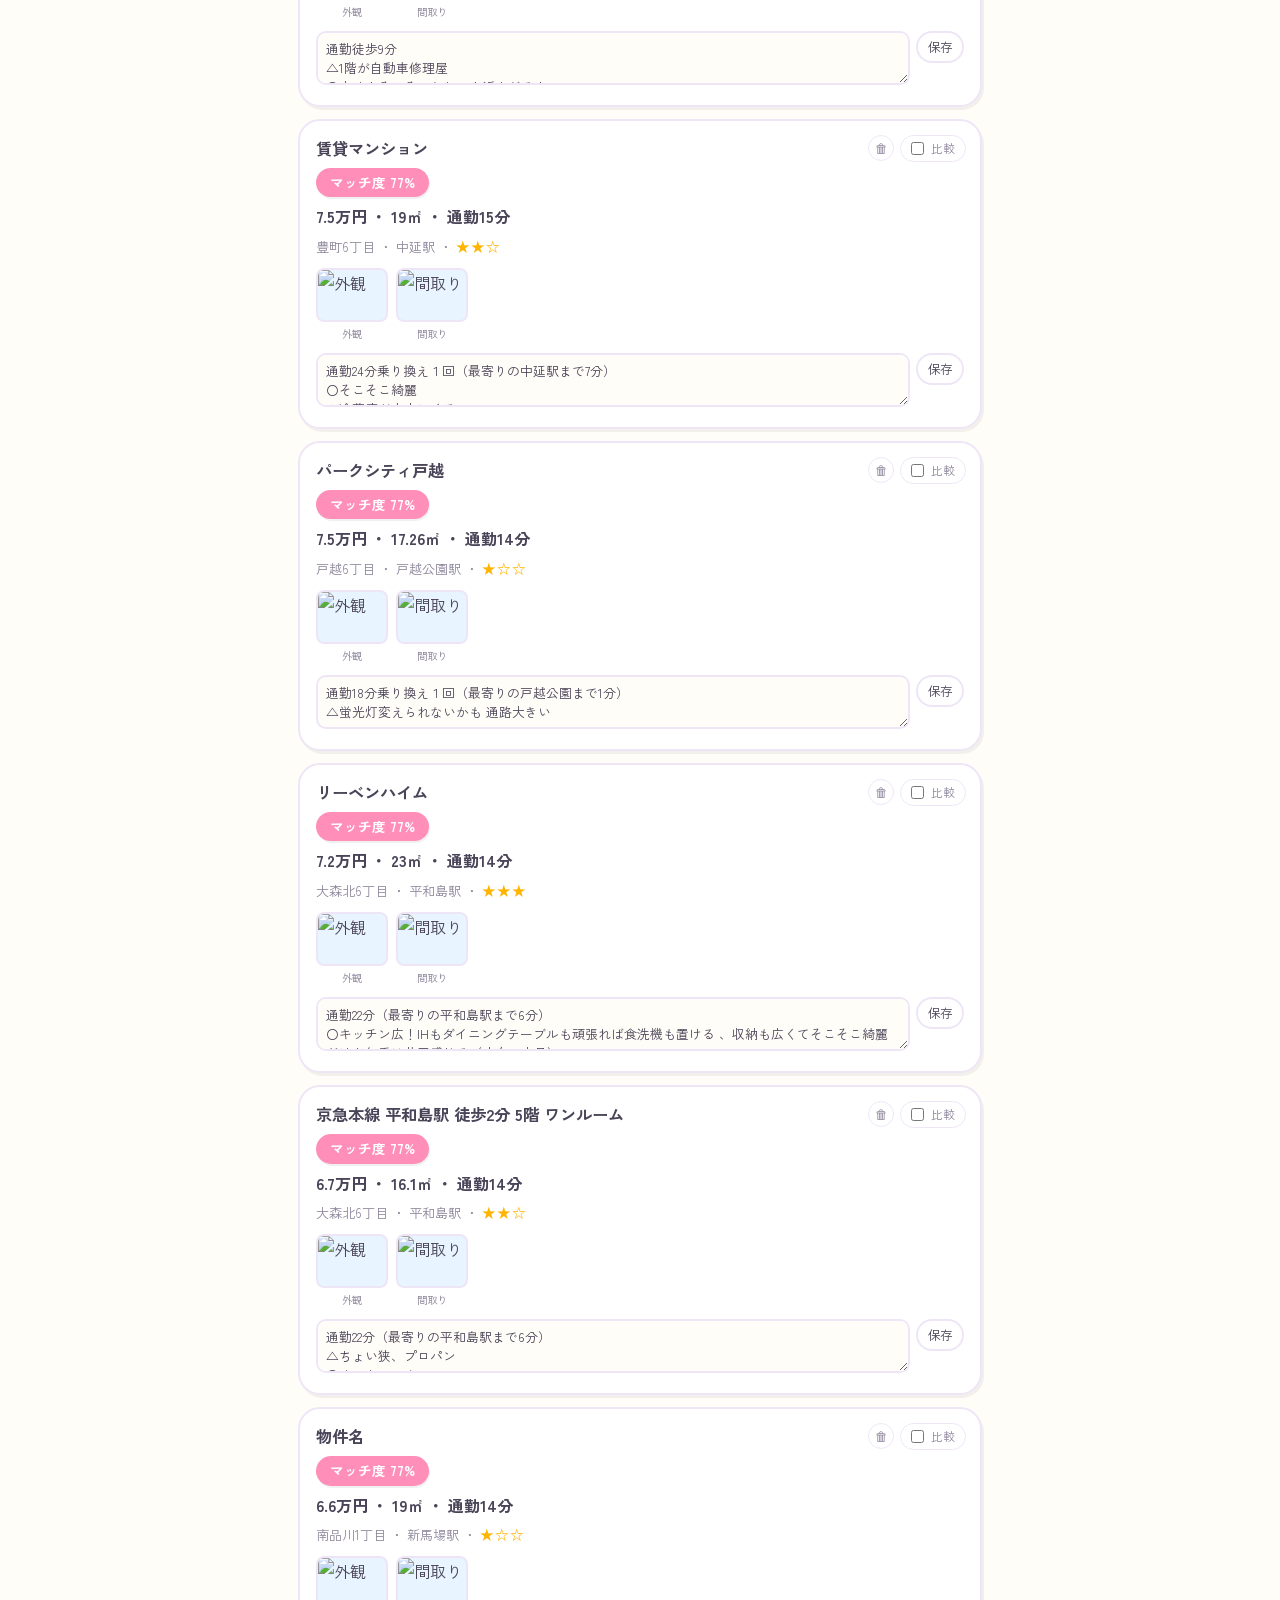
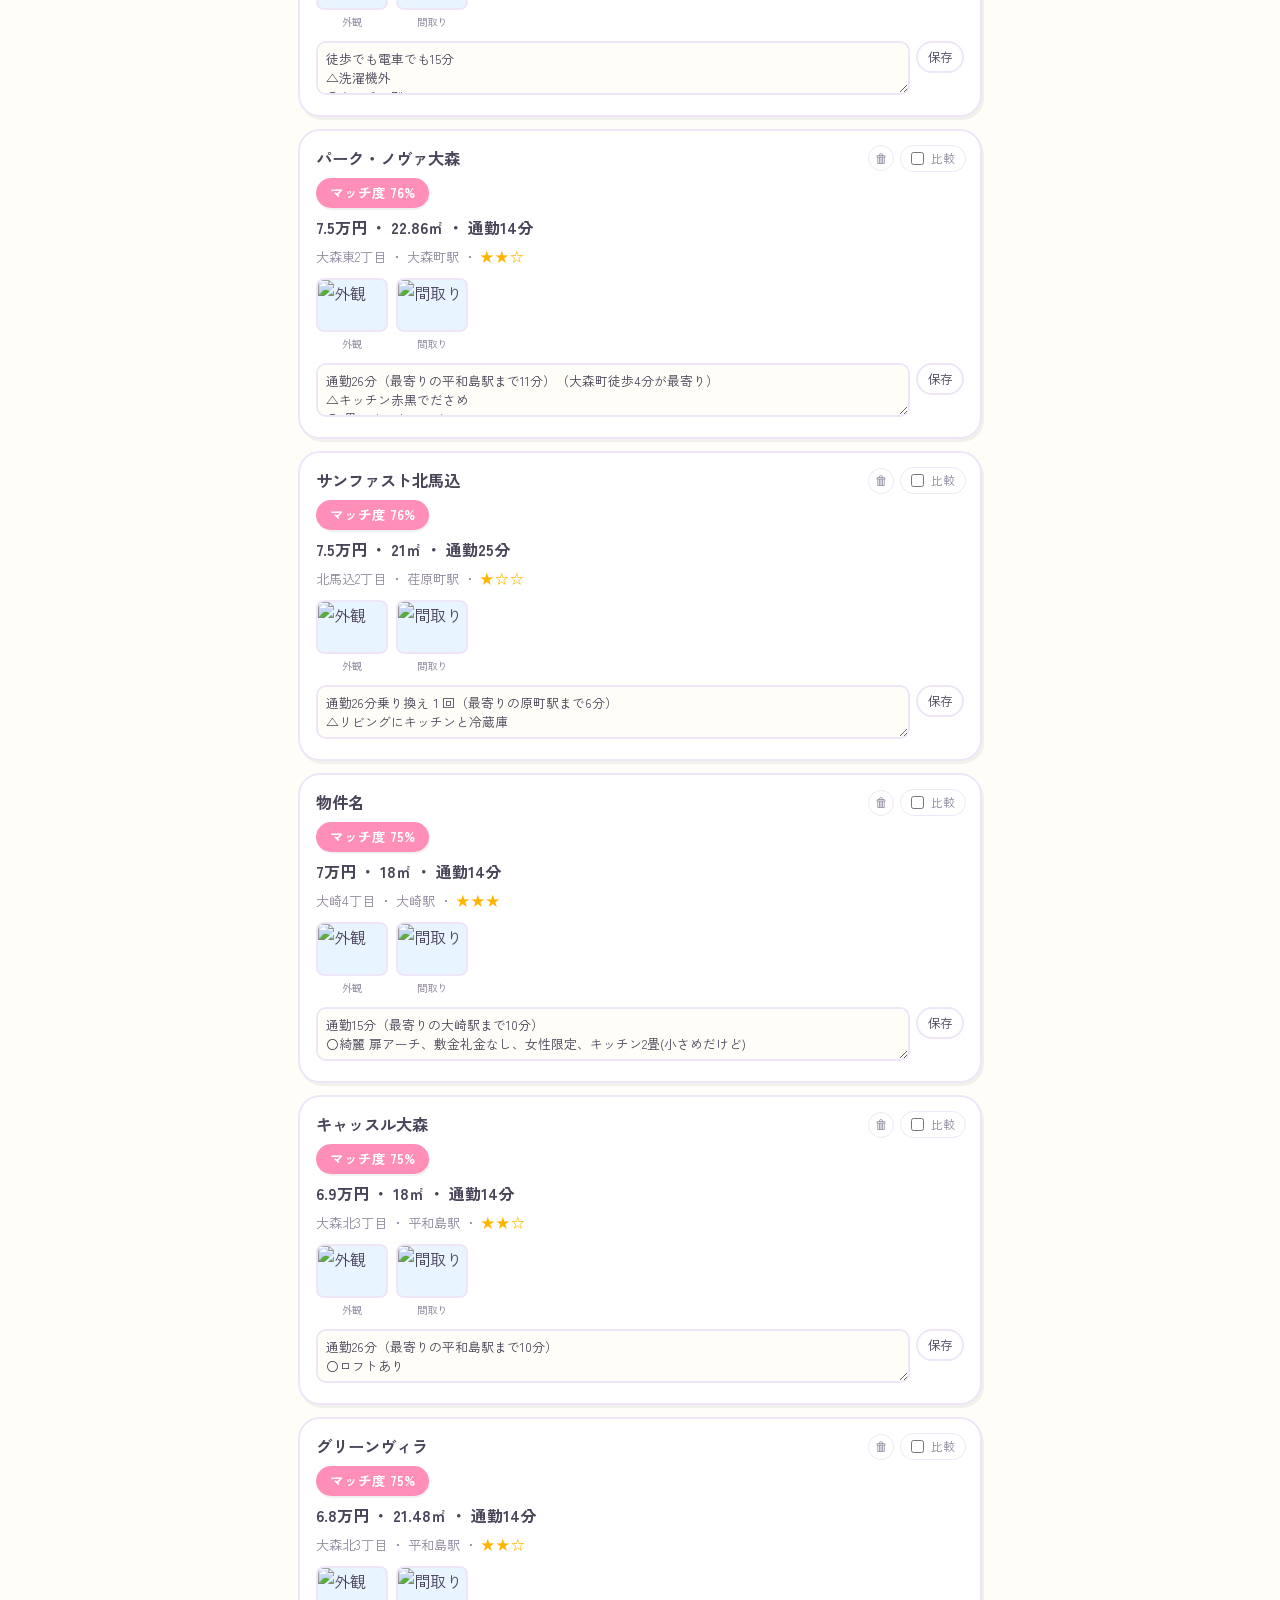
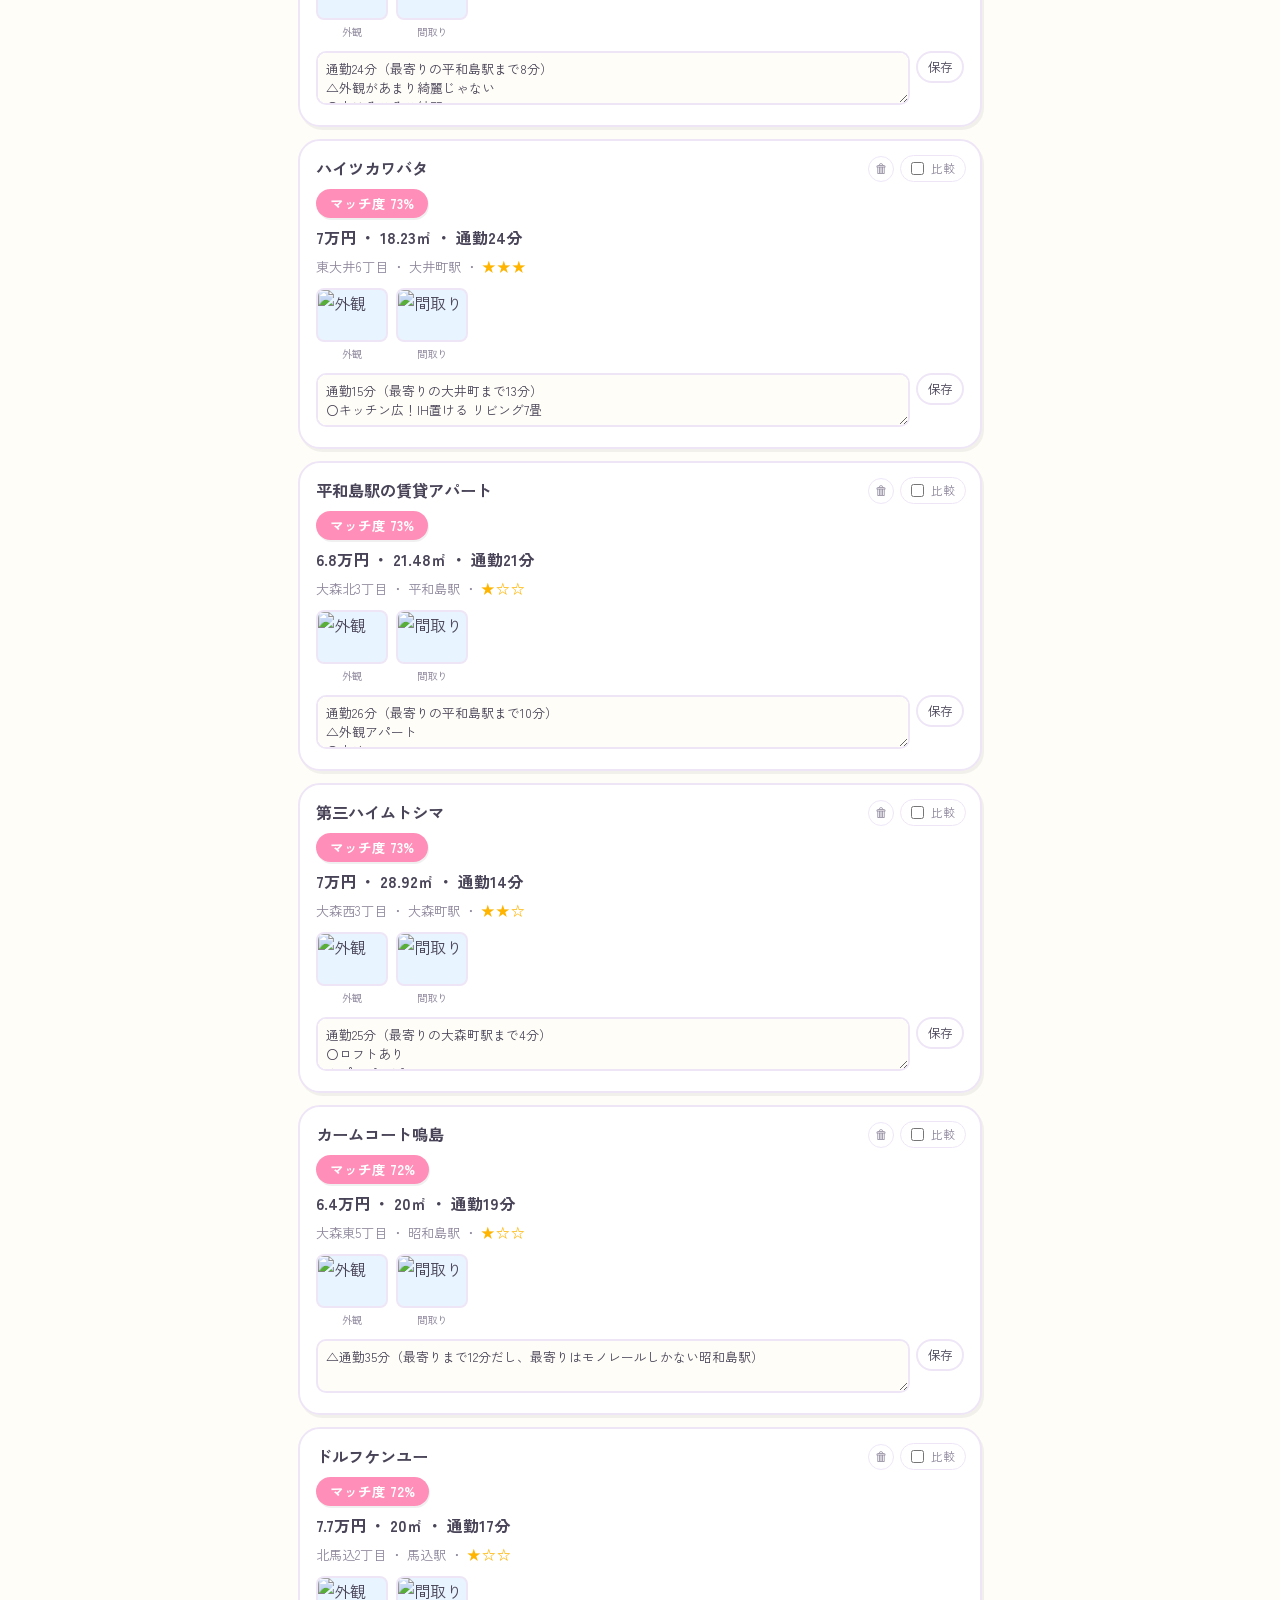
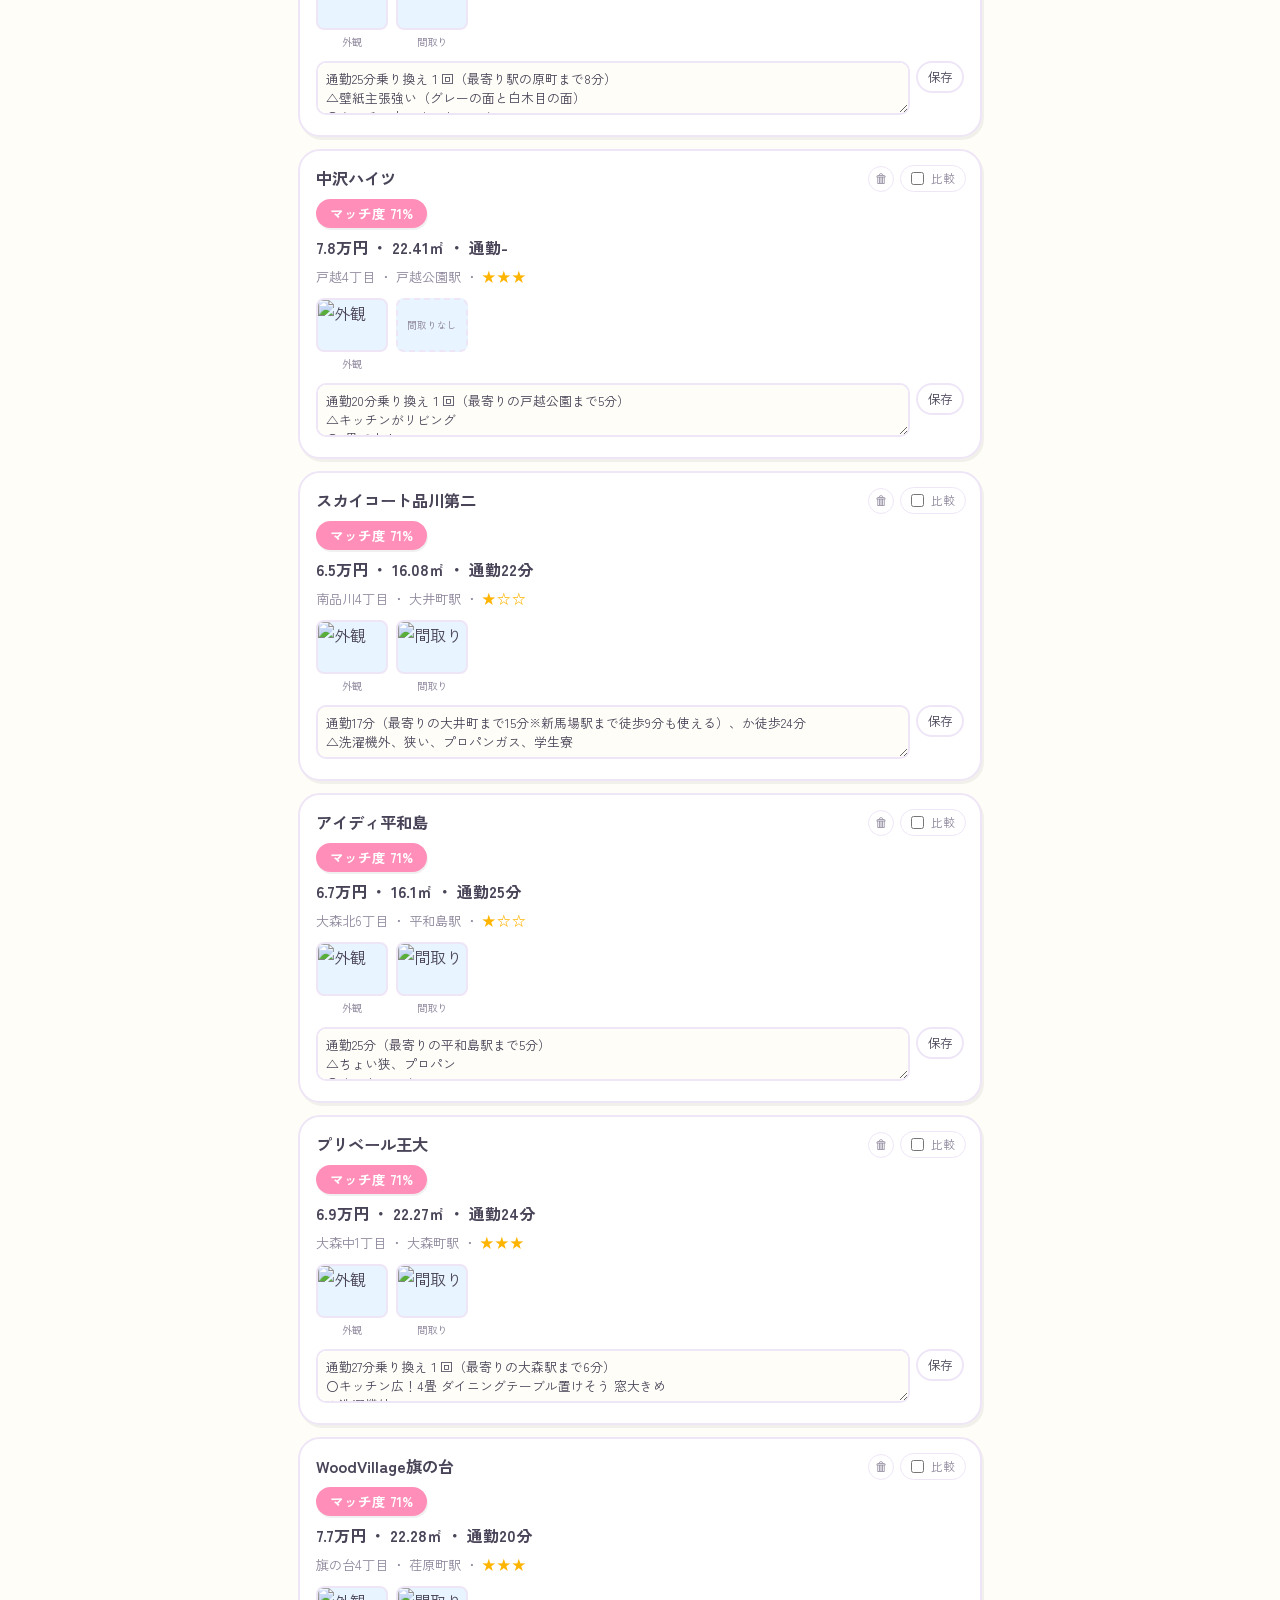
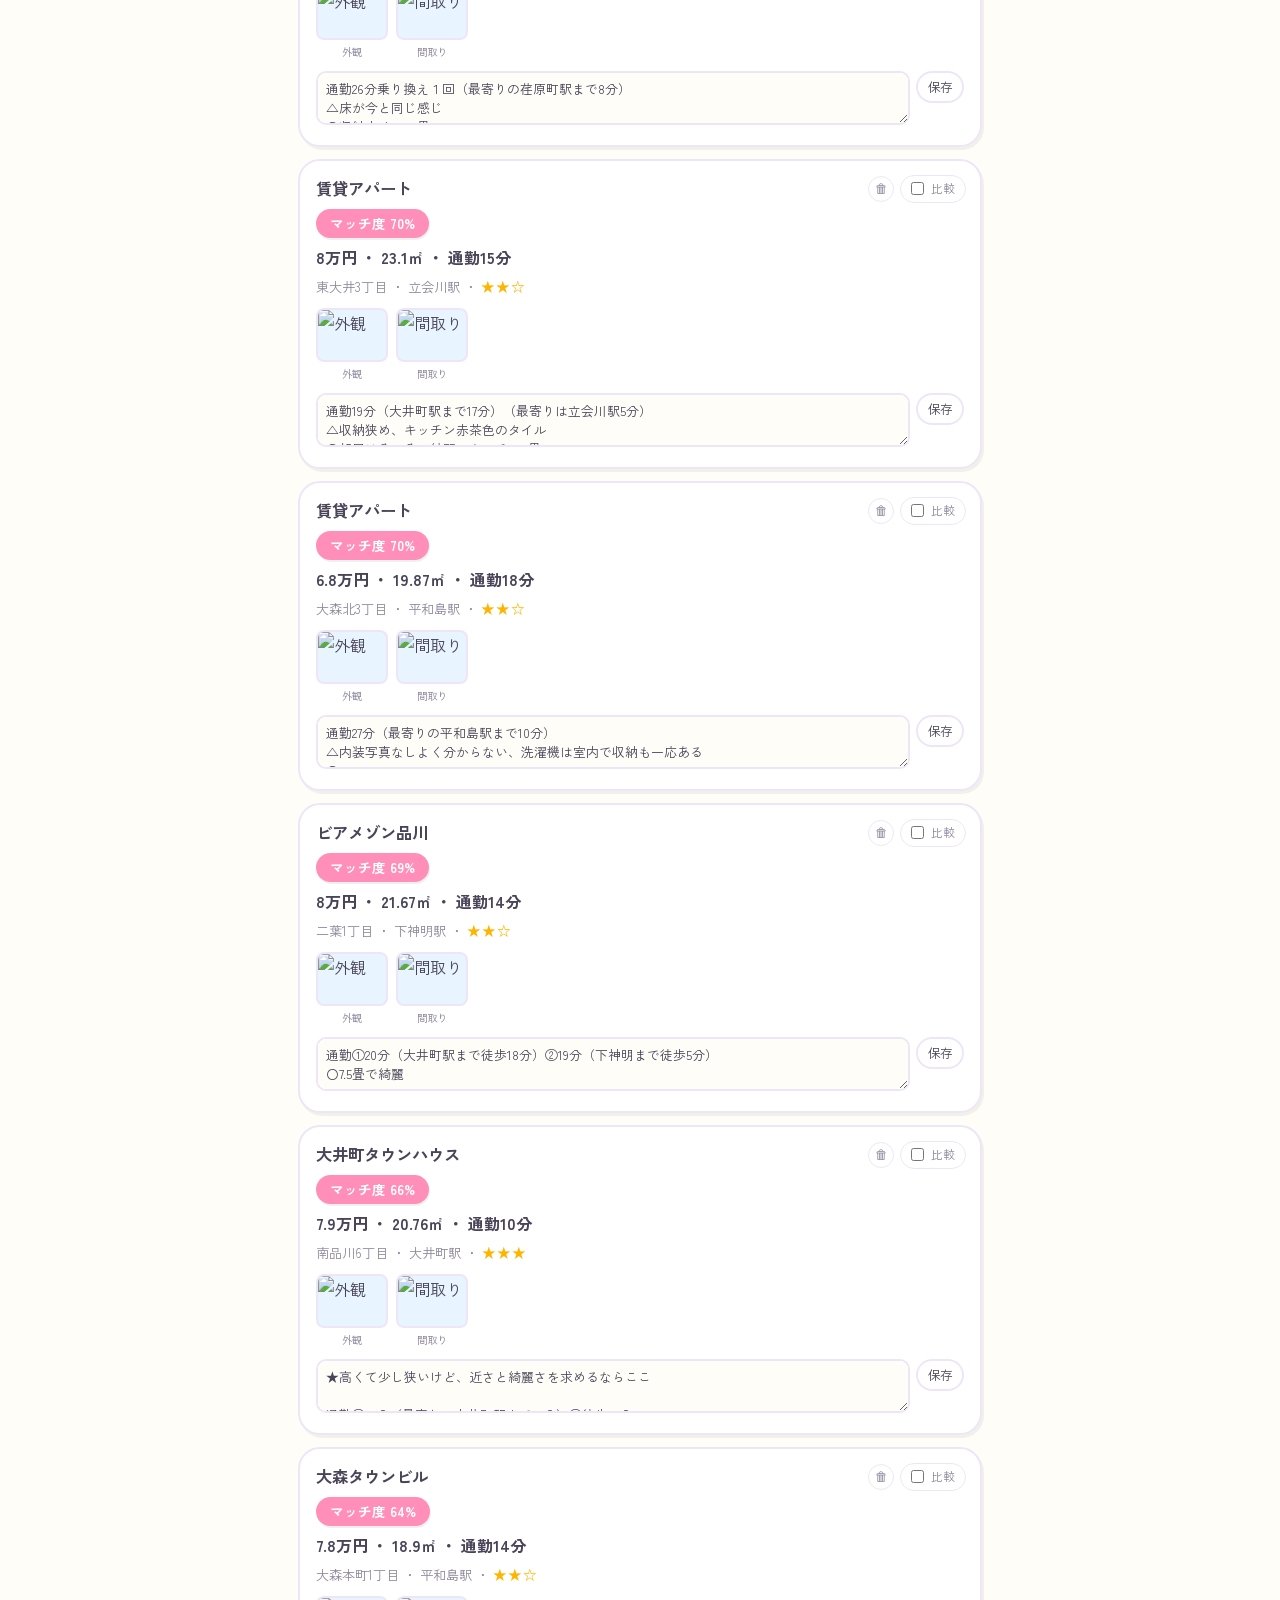
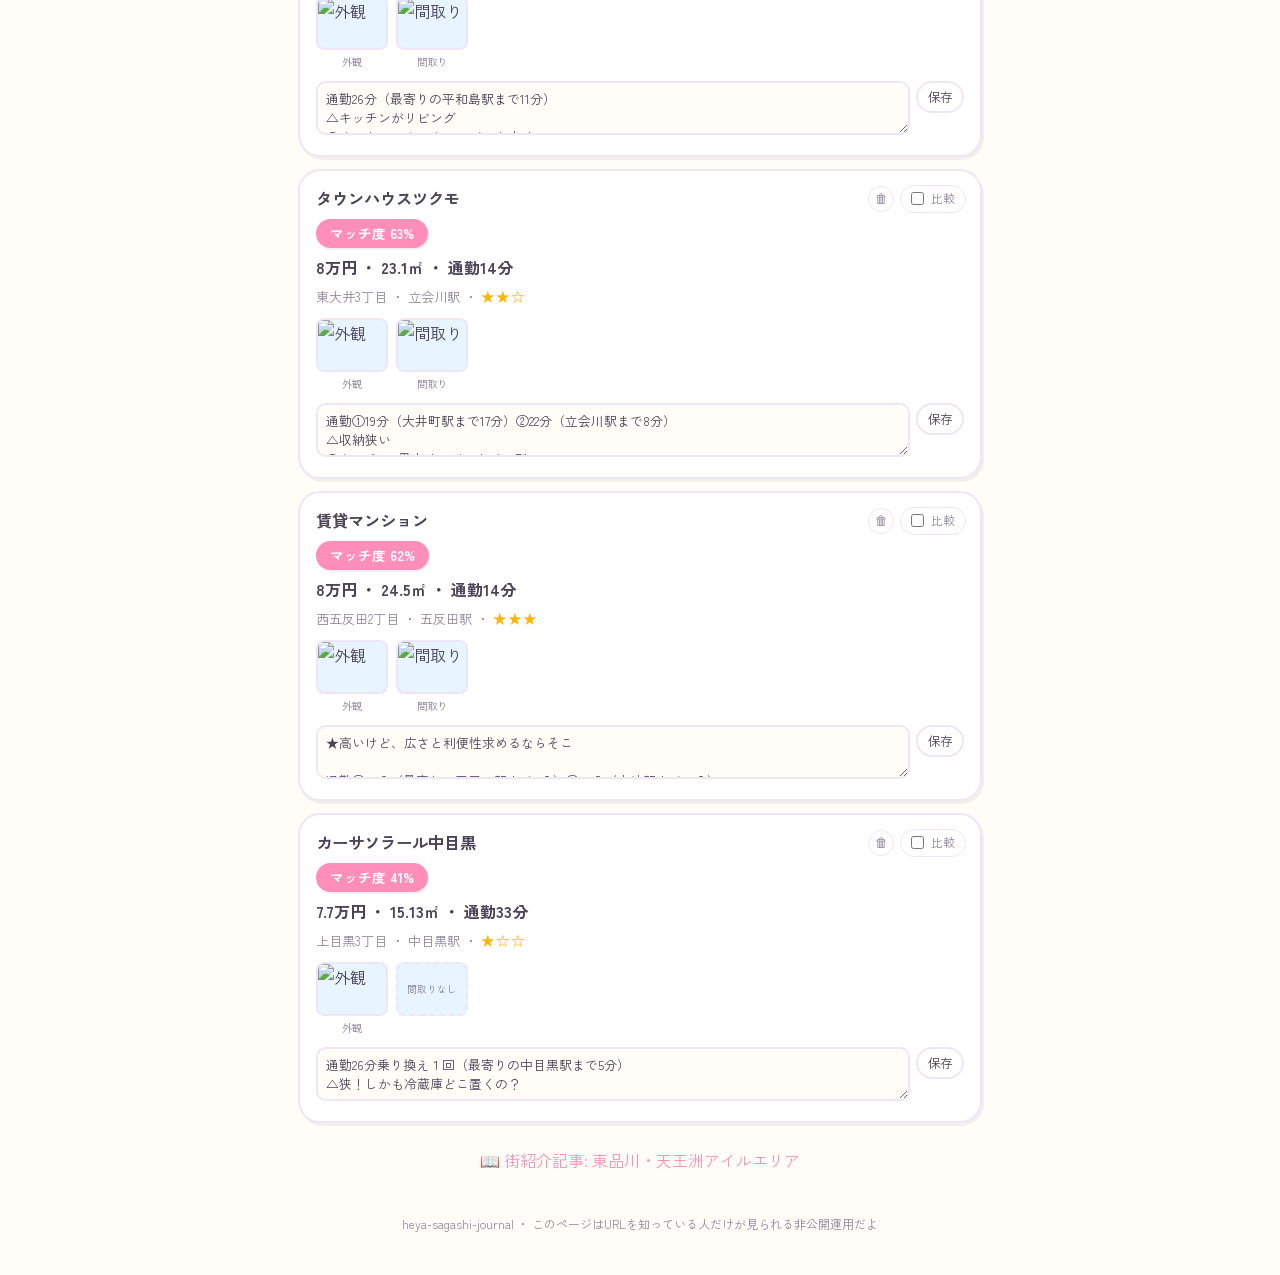
==== commit 7f5aebe5: "「ネット無料なら実質-5,000円」の表示・フィルター・ソートを廃止 ai-concierge側で家賃コスパの計算から実質家賃(-5,000円)の割引をやめたのに 合わせて、サイト側でもこの概念への依" ====
--- a/docs/index.html
+++ b/docs/index.html
@@ -57,7 +57,7 @@
         </select>
       </div>
       <div class="filter-group">
-        <span class="filter-group-label">家賃(実質)</span>
+        <span class="filter-group-label">家賃</span>
         <select id="rent-select">
           <option value="">指定なし</option>
           <option value="70000">7万円以内</option>
